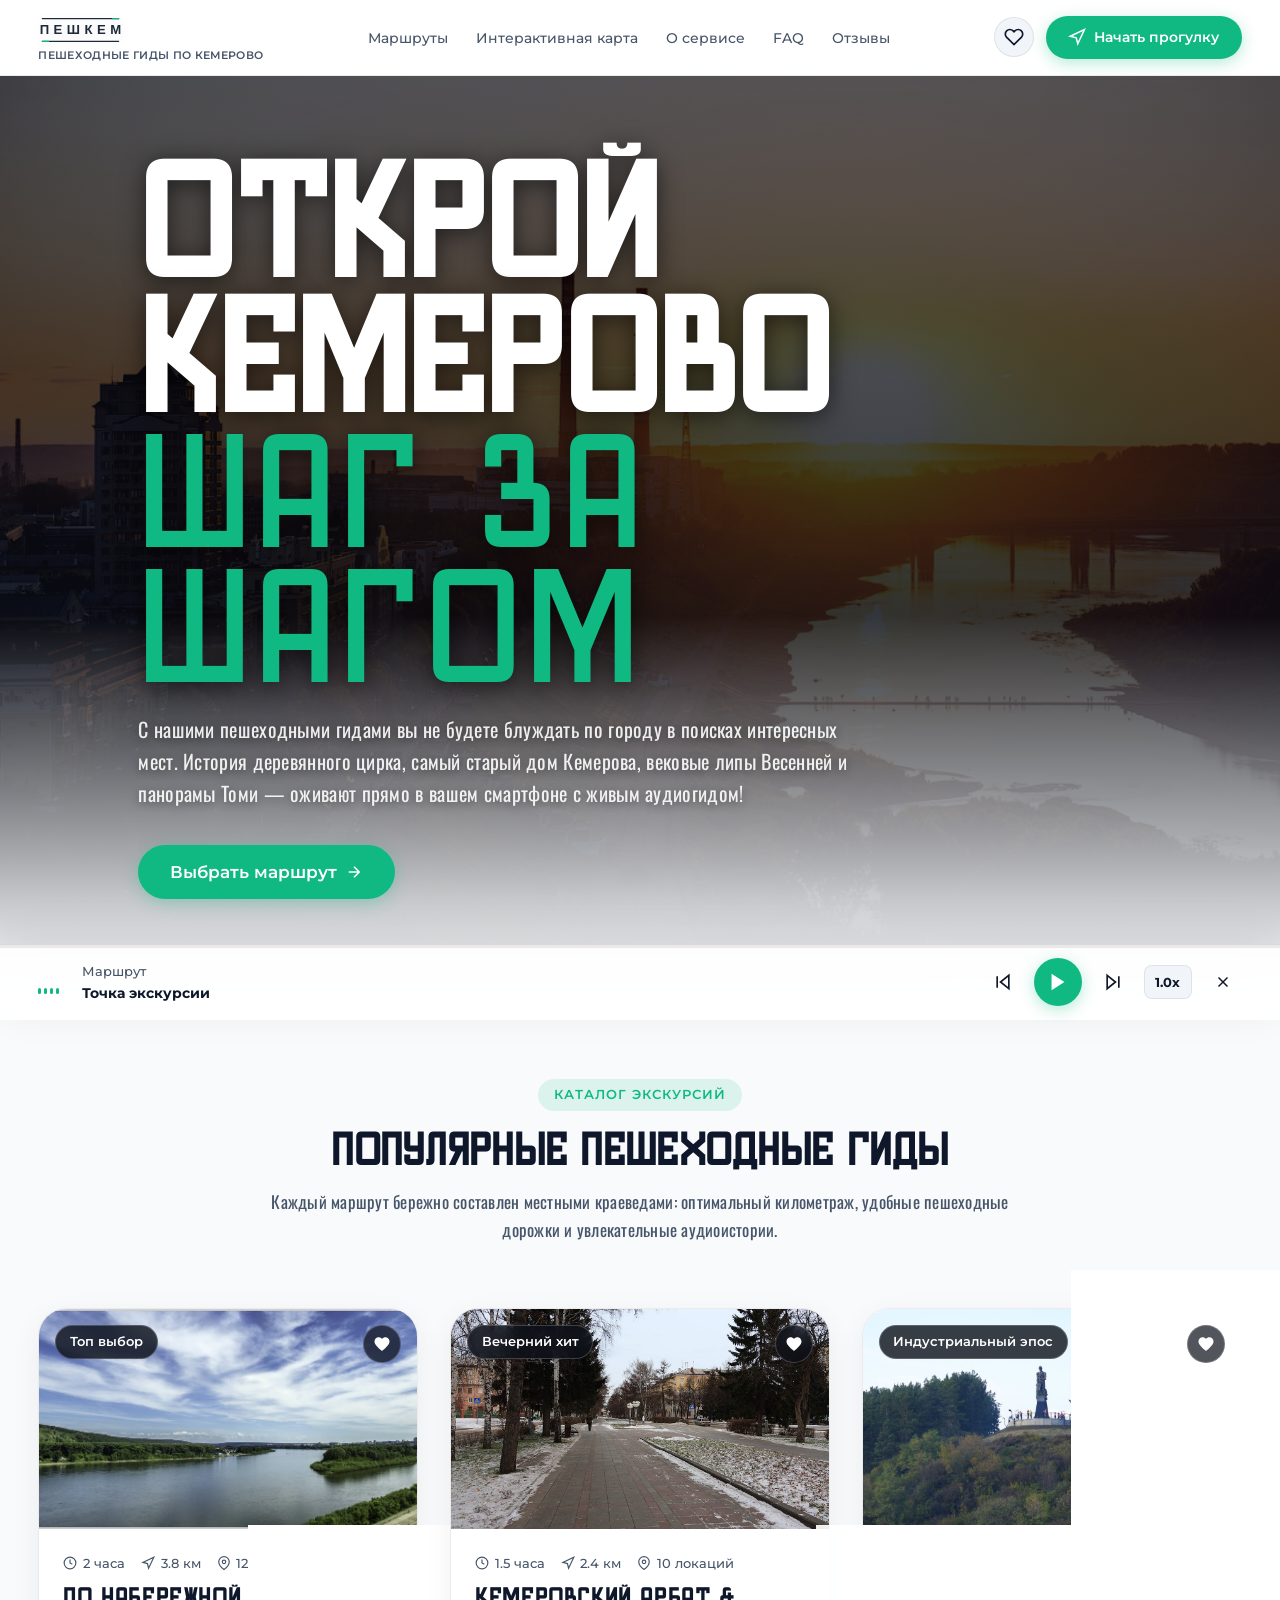
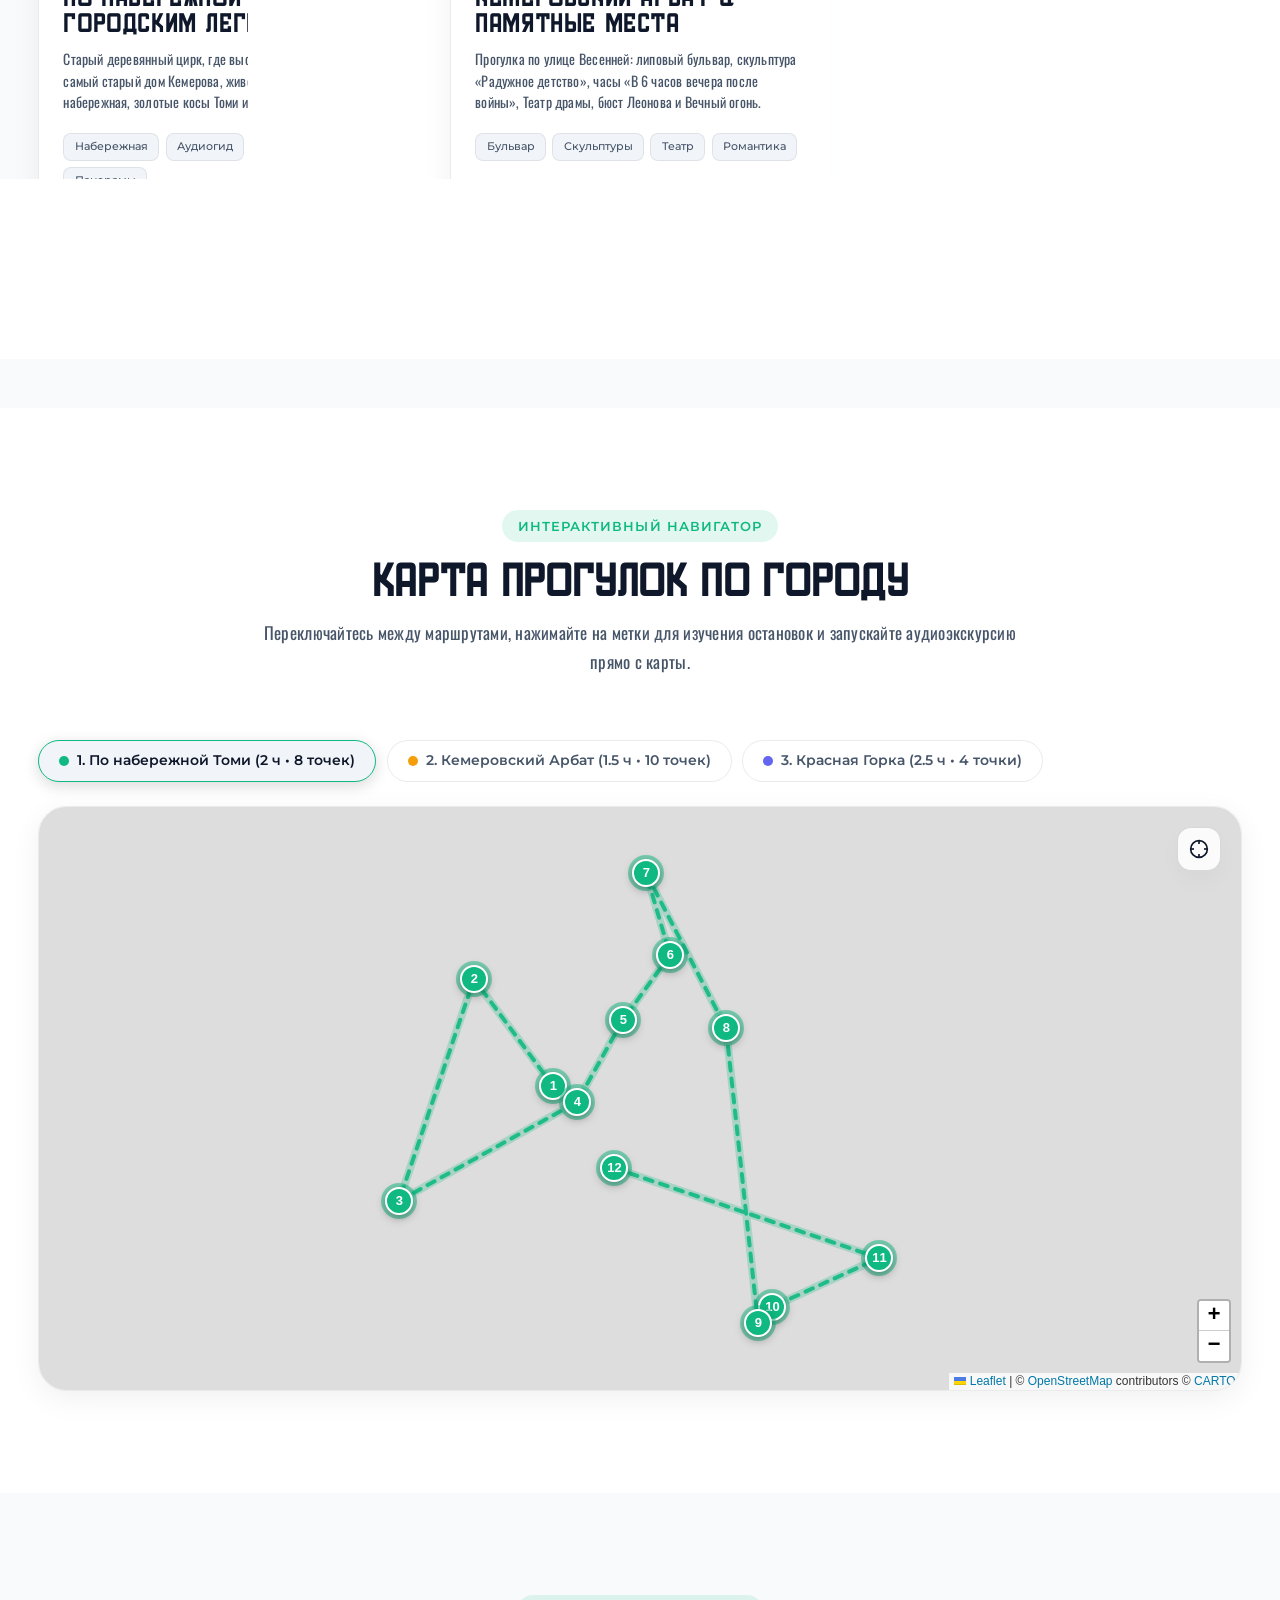
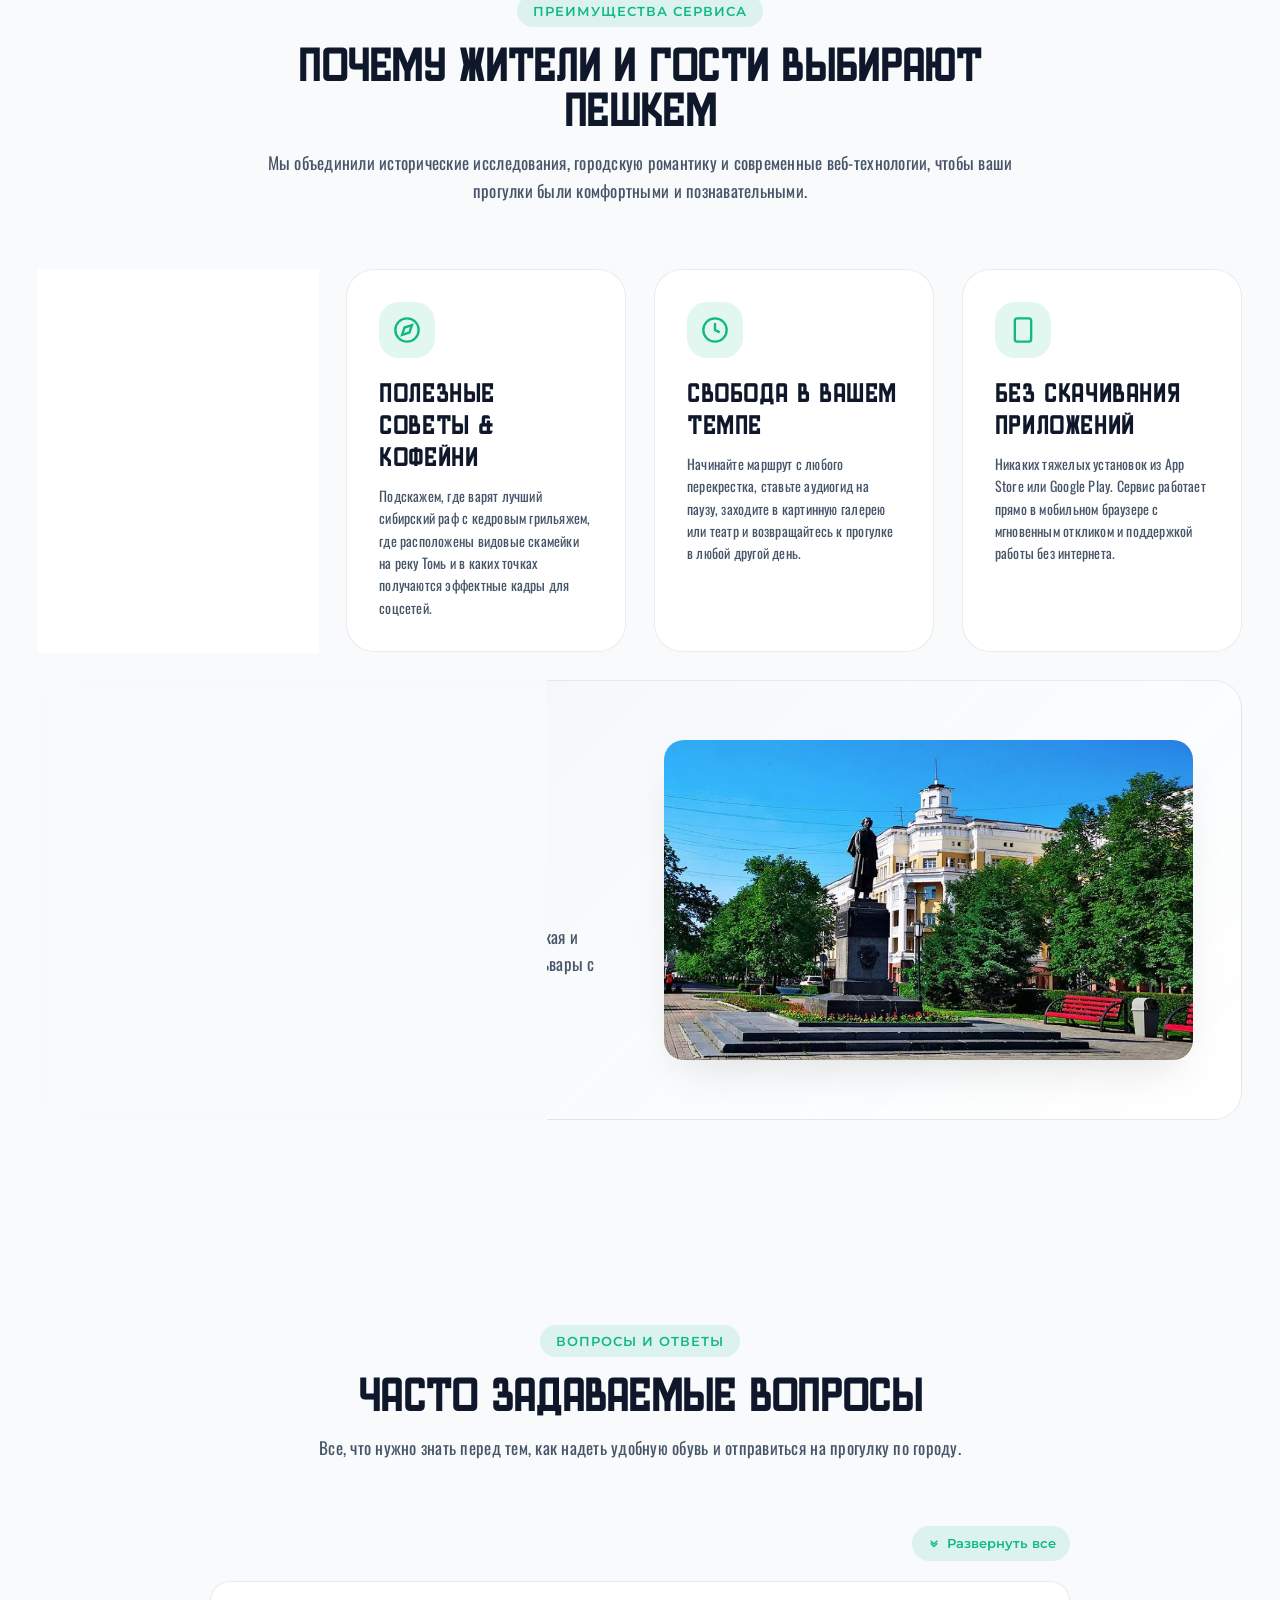
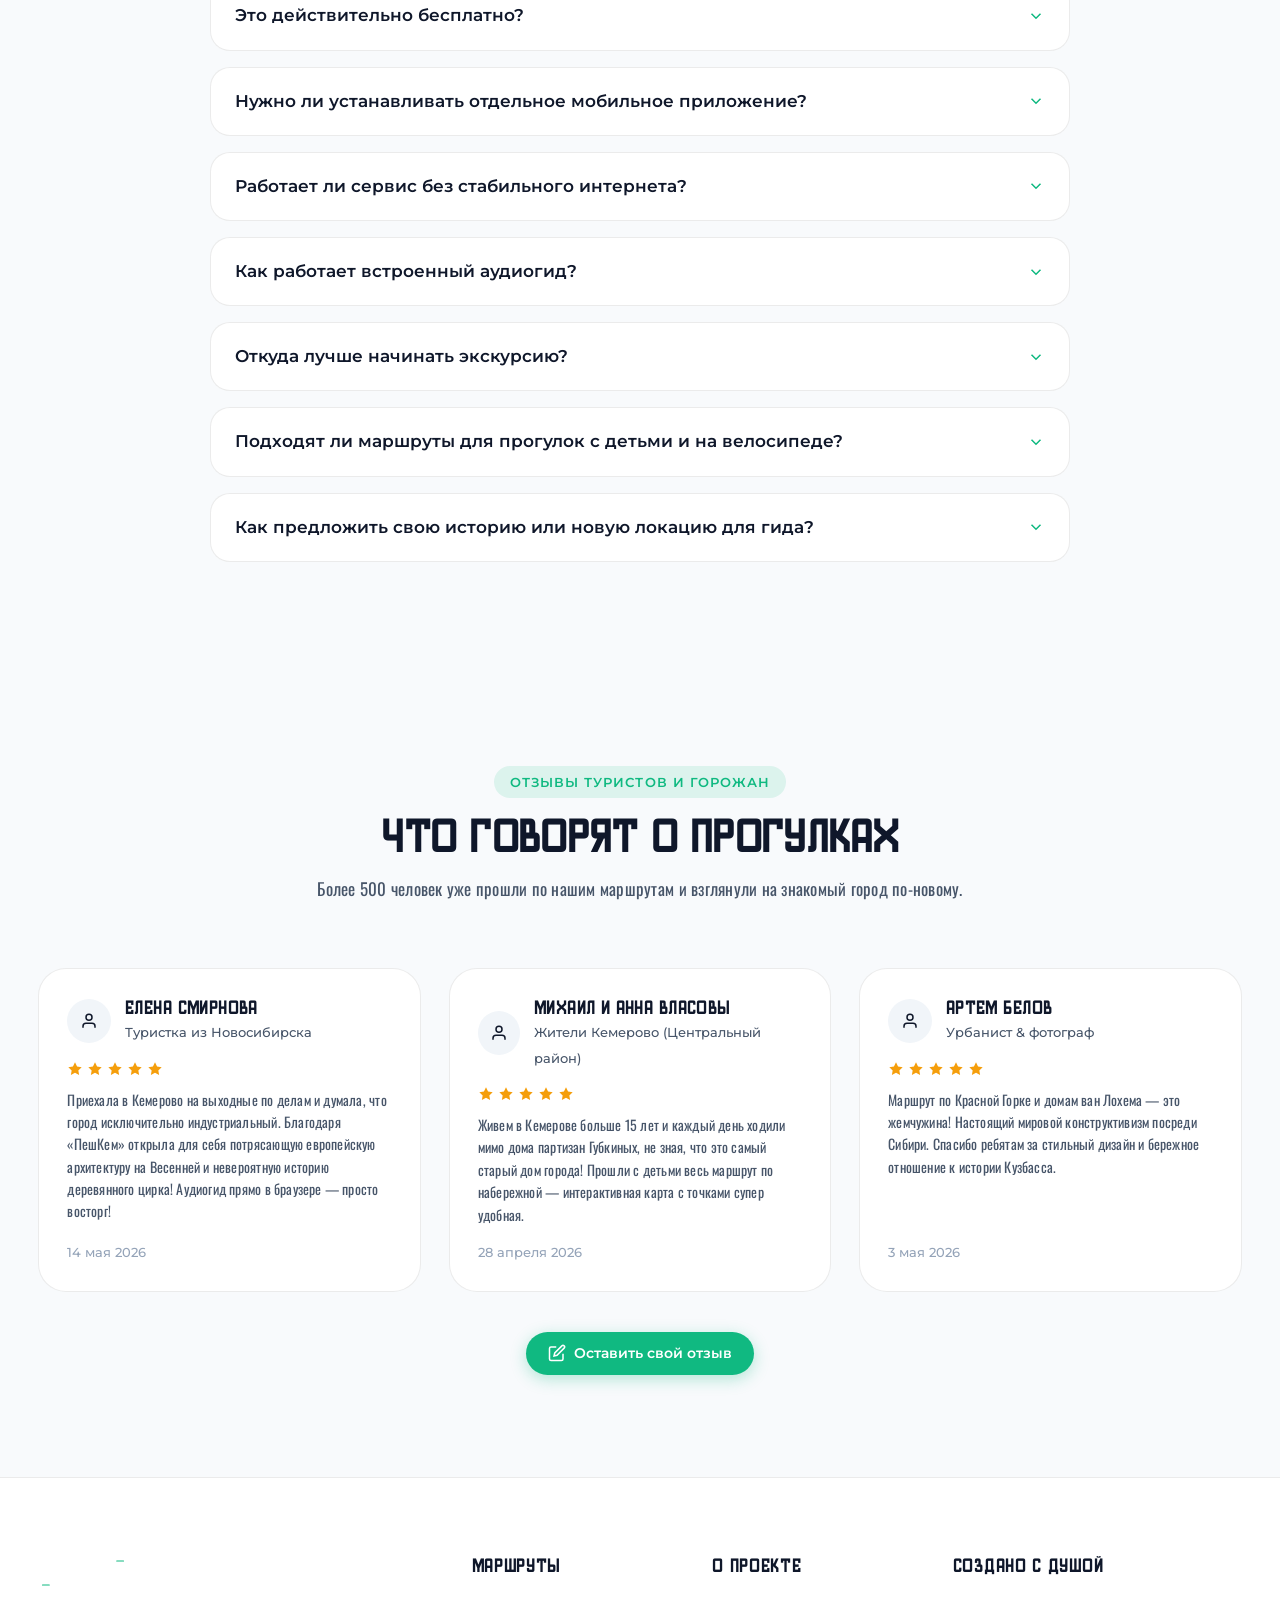
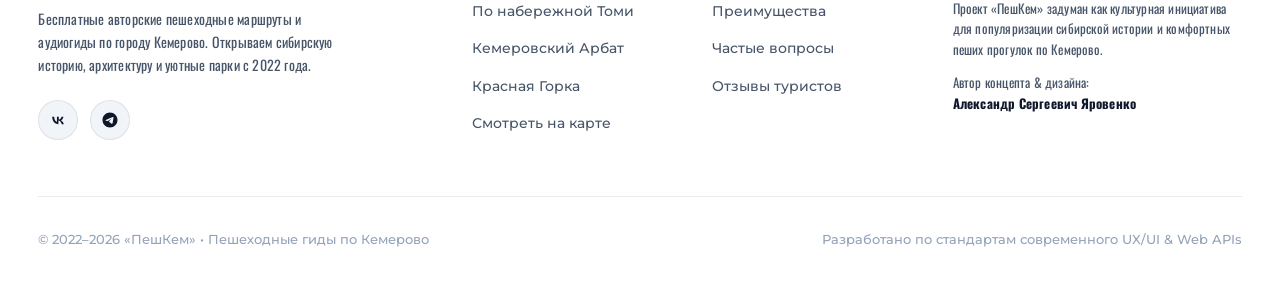
==== peshkem/index.html @ 7a09d3f9 "feat(portfolio): add ПешКем project showcase and publish website at /peshkem path" ====
<!DOCTYPE html>
<html lang="ru">
<head>
  <meta charset="UTF-8">
  <meta name="viewport" content="width=device-width, initial-scale=1.0">
  <title>ПешКем — Интерактивные пешеходные гиды и аудиоэкскурсии по Кемерово</title>
  <meta name="description" content="Авторские пешеходные маршруты по Кемерово: городские легенды, Притомская набережная, старый цирк, конструктивизм и Красная Горка. Интерактивная карта, голосовой аудиогид и проверенные пешие прогулки прямо в браузере.">
  <meta name="keywords" content="ПешКем, Кемерово, пешеходные гиды, аудиогид Кемерово, набережная Томи, улица Весенняя, Красная горка, экскурсии Кузбасс, туризм">
  <meta name="theme-color" content="#F8FAFC">

  <!-- Open Graph -->
  <meta property="og:title" content="ПешКем — Пешеходные гиды по Кемерово">
  <meta property="og:description" content="Открой Кемерово шаг за шагом. Бесплатные авторские прогулки с интерактивной картой и голосовым аудиогидом.">
  <meta property="og:type" content="website">
  <meta property="og:image" content="assets/peshkem/glavimg.png">

  <!-- Favicon & App Icons -->
  <link rel="icon" type="image/svg+xml" href="assets/peshkem/favicon.svg">
  <link rel="icon" type="image/png" sizes="32x32" href="assets/peshkem/icons/favicon-32x32.png">
  <link rel="icon" type="image/png" sizes="16x16" href="assets/peshkem/icons/favicon-16x16.png">
  <link rel="apple-touch-icon" sizes="180x180" href="assets/peshkem/icons/apple-touch-icon.png">
  <link rel="manifest" href="site.webmanifest">
  <link rel="shortcut icon" href="favicon.ico">

  <!-- Fonts (Oldtimer via CDN, Montserrat & Oswald via Google Fonts, plus local @font-face) -->
  <link rel="preconnect" href="https://fonts.googleapis.com">
  <link rel="preconnect" href="https://fonts.gstatic.com" crossorigin>
  <link rel="stylesheet" href="https://fonts.googleapis.com/css2?family=Montserrat:wght@300;400;500;600;700;800&family=Oswald:wght@300;400;500;600;700&display=swap">
  <link rel="stylesheet" href="https://fonts.cdnfonts.com/css/oldtimer">

  <!-- Leaflet CSS -->
  <link rel="stylesheet" href="assets/peshkem/vendor/leaflet/leaflet.css">

  <!-- Main Stylesheet -->
  <link rel="stylesheet" href="styles/peshkem.css">
</head>
<body>

  <!-- 1. Sticky Navigation Header -->
  <header class="header-nav" id="site-header">
    <div class="container header-nav-container">
      
      <!-- Brand Logo -->
      <a href="index.html" class="brand-logo-wrap" aria-label="ПешКем — на главную">
        <img class="brand-logo-img" src="assets/peshkem/logo.svg" alt="ПешКем" width="120" height="34">
        <span class="brand-tagline">Пешеходные гиды по Кемерово</span>
      </a>

      <!-- Desktop Nav Links -->
      <nav class="nav-desktop-wrap" aria-label="Основная навигация">
        <ul class="nav-desktop-links">
          <li><a href="#routes-section">Маршруты</a></li>
          <li><a href="#map-section">Интерактивная карта</a></li>
          <li><a href="#features-section">О сервисе</a></li>
          <li><a href="#faq-section">FAQ</a></li>
          <li><a href="#reviews-section">Отзывы</a></li>
        </ul>
      </nav>

      <!-- Nav Actions (Favorites, Theme Toggle, CTA) -->
      <div class="nav-actions-group">
        <!-- Favorites Button -->
        <button type="button" class="btn-icon-pill" id="btn-header-favs" aria-label="Избранные маршруты" title="Избранное">
          <svg width="20" height="20" viewBox="0 0 24 24" fill="none" stroke="currentColor" stroke-width="2"><path d="M20.84 4.61a5.5 5.5 0 0 0-7.78 0L12 5.67l-1.06-1.06a5.5 5.5 0 0 0-7.78 7.78l1.06 1.06L12 21.23l7.78-7.78 1.06-1.06a5.5 5.5 0 0 0 0-7.78z"/></svg>
          <span class="badge-counter" id="favorites-counter" style="display: none;">0</span>
        </button>

        <!-- Start Walk CTA -->
        <button type="button" class="btn-cta-primary" id="btn-header-start">
          <svg width="18" height="18" viewBox="0 0 24 24" fill="none" stroke="currentColor" stroke-width="2"><polygon points="3 11 22 2 13 21 11 13 3 11"/></svg>
          <span>Начать прогулку</span>
        </button>

        <!-- Mobile Burger -->
        <button type="button" class="btn-mobile-burger" id="btn-open-drawer" aria-label="Открыть меню навигации" aria-expanded="false" aria-controls="nav-drawer">
          <svg width="22" height="22" viewBox="0 0 24 24" fill="none" stroke="currentColor" stroke-width="2"><line x1="3" y1="12" x2="21" y2="12"/><line x1="3" y1="6" x2="21" y2="6"/><line x1="3" y1="18" x2="21" y2="18"/></svg>
        </button>
      </div>

    </div>
  </header>

  <!-- Mobile Drawer Dialog (Modern Web Guidance Pattern) -->
  <dialog class="Drawer" id="nav-drawer" aria-label="Навигационное меню">
    <div class="drawer-sheet">
      <div class="drawer-header">
        <a href="index.html" class="brand-logo-wrap" aria-label="ПешКем — на главную">
          <img class="brand-logo-img" src="assets/peshkem/logo.svg" alt="ПешКем" width="110" height="32">
          <span class="brand-tagline">Пешеходные гиды по Кемерово</span>
        </a>
        <button type="button" class="btn-modal-close" id="btn-close-drawer" aria-label="Закрыть меню">
          <svg width="18" height="18" viewBox="0 0 24 24" fill="none" stroke="currentColor" stroke-width="2"><line x1="18" y1="6" x2="6" y2="18"/><line x1="6" y1="6" x2="18" y2="18"/></svg>
        </button>
      </div>
      <ul class="drawer-links">
        <li><a href="#routes-section">Маршруты</a></li>
        <li><a href="#map-section">Интерактивная карта</a></li>
        <li><a href="#features-section">О сервисе</a></li>
        <li><a href="#faq-section">FAQ</a></li>
        <li><a href="#reviews-section">Отзывы</a></li>
      </ul>
    </div>
  </dialog>

  <main id="main-content">

    <!-- 2. Hero Section -->
    <section class="hero-section" aria-label="Приветствие">
      <div class="hero-background-wrap">
        <!-- MANDATORY fetchpriority="high" for LCP optimization -->
        <img class="hero-bg-img" src="assets/peshkem/glavimg.png" alt="Панорама Притомской набережной Кемерово" fetchpriority="high" width="1920" height="1080">
        <div class="hero-overlay-scrim"></div>
      </div>

      <div class="container hero-content">
        <h1 class="hero-title">
          Открой Кемерово <br>
          <span class="hero-title-accent">шаг за шагом</span>
        </h1>

        <p class="hero-description">
          С нашими пешеходными гидами вы не будете блуждать по городу в поисках интересных мест. История деревянного цирка, самый старый дом Кемерова, вековые липы Весенней и панорамы Томи — оживают прямо в вашем смартфоне с живым аудиогидом!
        </p>

        <div class="hero-actions" style="margin-top: 2rem;">
          <a href="#routes-section" class="btn-cta-primary" style="text-decoration: none; display: inline-flex; font-size: var(--fs-base); padding: 0.85rem 2rem;">
            <span>Выбрать маршрут</span>
            <svg width="18" height="18" viewBox="0 0 24 24" fill="none" stroke="currentColor" stroke-width="2"><path d="M5 12h14M12 5l7 7-7 7"/></svg>
          </a>
        </div>
      </div>
    </section>

    <!-- 3. Routes Catalog Section -->
    <section class="section" id="routes-section" aria-labelledby="routes-heading">
      <div class="container">
        <div class="section-header">
          <span class="section-tag">Каталог экскурсий</span>
          <h2 class="section-title" id="routes-heading">Популярные пешеходные гиды</h2>
          <p class="section-subtitle">
            Каждый маршрут бережно составлен местными краеведами: оптимальный километраж, удобные пешеходные дорожки и увлекательные аудиоистории.
          </p>
        </div>

        <!-- Cards Grid -->
        <div class="routes-grid" id="routes-cards-container">
          
          <!-- Route 1: Embankment -->
          <article class="route-card" data-route-id="embankment-legends">
            <a href="tyri.html" class="route-card-image-wrap" aria-label="Открыть страницу гида По набережной Томи">
              <img class="route-card-img" src="assets/peshkem/stops/tour1_stop4_embankment.jpg" alt="Маршрут по набережной Томи" loading="lazy" width="400" height="220">
              <span class="route-card-badge">Топ выбор</span>
              <button type="button" class="btn-card-fav" data-route-id="embankment-legends" aria-label="Добавить в избранное" title="В избранное" onclick="event.preventDefault(); event.stopPropagation();">
                <svg width="18" height="18" viewBox="0 0 24 24" fill="currentColor"><path d="M12 21.35l-1.45-1.32C5.4 15.36 2 12.28 2 8.5 2 5.42 4.42 3 7.5 3c1.74 0 3.41.81 4.5 2.09C13.09 3.81 14.76 3 16.5 3 19.58 3 22 5.42 22 8.5c0 3.78-3.4 6.86-8.55 11.54L12 21.35z"/></svg>
              </button>
            </a>
            <div class="route-card-content">
              <div class="route-card-meta-row">
                <span class="meta-item">
                  <svg width="14" height="14" viewBox="0 0 24 24" fill="none" stroke="currentColor" stroke-width="2"><circle cx="12" cy="12" r="10"/><polyline points="12 6 12 12 16 14"/></svg>
                  2 часа
                </span>
                <span class="meta-item">
                  <svg width="14" height="14" viewBox="0 0 24 24" fill="none" stroke="currentColor" stroke-width="2"><polygon points="3 11 22 2 13 21 11 13 3 11"/></svg>
                  3.8 км
                </span>
                <span class="meta-item">
                  <svg width="14" height="14" viewBox="0 0 24 24" fill="none" stroke="currentColor" stroke-width="2"><path d="M21 10c0 7-9 13-9 13s-9-6-9-13a9 9 0 0 1 18 0z"/><circle cx="12" cy="10" r="3"/></svg>
                  12 локаций
                </span>
              </div>
              <h3 class="route-card-title">
                <a href="tyri.html">По набережной Томи и городским легендам</a>
              </h3>
              <p class="route-card-desc">
                Старый деревянный цирк, где выступал Юрий Никулин, самый старый дом Кемерова, живописная Притомская набережная, золотые косы Томи и реликтовый Рудничный бор.
              </p>
              <div class="route-card-tags">
                <span class="tag-badge">Набережная</span>
                <span class="tag-badge">Аудиогид</span>
                <span class="tag-badge">С детьми</span>
                <span class="tag-badge">Панорамы</span>
              </div>
              <div class="route-card-footer">
                <a href="tyri.html" class="btn-route-action btn-route-detail" data-route-id="embankment-legends">
                  <span>Открыть гид →</span>
                </a>
                <button type="button" class="btn-route-action btn-route-audio" data-route-id="embankment-legends">
                  <svg width="16" height="16" viewBox="0 0 24 24" fill="currentColor"><polygon points="5 3 19 12 5 21 5 3"/></svg>
                  Аудиогид
                </button>
              </div>
            </div>
          </article>

          <!-- Route 2: Vesennaya Arbat -->
          <article class="route-card" data-route-id="vesennaya-arbat">
            <a href="tyri2.html" class="route-card-image-wrap" aria-label="Открыть страницу гида Кемеровский Арбат">
              <img class="route-card-img" src="assets/peshkem/stops/tour2_stop1_vesennaya_arbat.jpg" alt="Маршрут Кемеровский Арбат" loading="lazy" width="400" height="220">
              <span class="route-card-badge">Вечерний хит</span>
              <button type="button" class="btn-card-fav" data-route-id="vesennaya-arbat" aria-label="Добавить в избранное" title="В избранное" onclick="event.preventDefault(); event.stopPropagation();">
                <svg width="18" height="18" viewBox="0 0 24 24" fill="currentColor"><path d="M12 21.35l-1.45-1.32C5.4 15.36 2 12.28 2 8.5 2 5.42 4.42 3 7.5 3c1.74 0 3.41.81 4.5 2.09C13.09 3.81 14.76 3 16.5 3 19.58 3 22 5.42 22 8.5c0 3.78-3.4 6.86-8.55 11.54L12 21.35z"/></svg>
              </button>
            </a>
            <div class="route-card-content">
              <div class="route-card-meta-row">
                <span class="meta-item">
                  <svg width="14" height="14" viewBox="0 0 24 24" fill="none" stroke="currentColor" stroke-width="2"><circle cx="12" cy="12" r="10"/><polyline points="12 6 12 12 16 14"/></svg>
                  1.5 часа
                </span>
                <span class="meta-item">
                  <svg width="14" height="14" viewBox="0 0 24 24" fill="none" stroke="currentColor" stroke-width="2"><polygon points="3 11 22 2 13 21 11 13 3 11"/></svg>
                  2.4 км
                </span>
                <span class="meta-item">
                  <svg width="14" height="14" viewBox="0 0 24 24" fill="none" stroke="currentColor" stroke-width="2"><path d="M21 10c0 7-9 13-9 13s-9-6-9-13a9 9 0 0 1 18 0z"/><circle cx="12" cy="10" r="3"/></svg>
                  10 локаций
                </span>
              </div>
              <h3 class="route-card-title">
                <a href="tyri2.html">Кемеровский Арбат & Памятные места</a>
              </h3>
              <p class="route-card-desc">
                Прогулка по улице Весенней: липовый бульвар, скульптура «Радужное детство», часы «В 6 часов вечера после войны», Театр драмы, бюст Леонова и Вечный огонь.
              </p>
              <div class="route-card-tags">
                <span class="tag-badge">Бульвар</span>
                <span class="tag-badge">Скульптуры</span>
                <span class="tag-badge">Театр</span>
                <span class="tag-badge">Романтика</span>
              </div>
              <div class="route-card-footer">
                <a href="tyri2.html" class="btn-route-action btn-route-detail" data-route-id="vesennaya-arbat">
                  <span>Открыть гид →</span>
                </a>
                <button type="button" class="btn-route-action btn-route-audio" data-route-id="vesennaya-arbat">
                  <svg width="16" height="16" viewBox="0 0 24 24" fill="currentColor"><polygon points="5 3 19 12 5 21 5 3"/></svg>
                  Аудиогид
                </button>
              </div>
            </div>
          </article>

          <!-- Route 3: Krasnaya Gorka -->
          <article class="route-card" data-route-id="krasnaya-gorka">
            <a href="tyri3.html" class="route-card-image-wrap" aria-label="Открыть страницу гида Красная Горка">
              <img class="route-card-img" src="assets/peshkem/stops/tour3_stop4_neizvestny_monument.jpg" alt="Маршрут Красная Горка" loading="lazy" width="400" height="220">
              <span class="route-card-badge">Индустриальный эпос</span>
              <button type="button" class="btn-card-fav" data-route-id="krasnaya-gorka" aria-label="Добавить в избранное" title="В избранное" onclick="event.preventDefault(); event.stopPropagation();">
                <svg width="18" height="18" viewBox="0 0 24 24" fill="currentColor"><path d="M12 21.35l-1.45-1.32C5.4 15.36 2 12.28 2 8.5 2 5.42 4.42 3 7.5 3c1.74 0 3.41.81 4.5 2.09C13.09 3.81 14.76 3 16.5 3 19.58 3 22 5.42 22 8.5c0 3.78-3.4 6.86-8.55 11.54L12 21.35z"/></svg>
              </button>
            </a>
            <div class="route-card-content">
              <div class="route-card-meta-row">
                <span class="meta-item">
                  <svg width="14" height="14" viewBox="0 0 24 24" fill="none" stroke="currentColor" stroke-width="2"><circle cx="12" cy="12" r="10"/><polyline points="12 6 12 12 16 14"/></svg>
                  2.5 часа
                </span>
                <span class="meta-item">
                  <svg width="14" height="14" viewBox="0 0 24 24" fill="none" stroke="currentColor" stroke-width="2"><polygon points="3 11 22 2 13 21 11 13 3 11"/></svg>
                  4.2 км
                </span>
                <span class="meta-item">
                  <svg width="14" height="14" viewBox="0 0 24 24" fill="none" stroke="currentColor" stroke-width="2"><path d="M21 10c0 7-9 13-9 13s-9-6-9-13a9 9 0 0 1 18 0z"/><circle cx="12" cy="10" r="3"/></svg>
                  4 локации
                </span>
              </div>
              <h3 class="route-card-title">
                <a href="tyri3.html">Индустриальный Кузбасс & Красная Горка</a>
              </h3>
              <p class="route-card-desc">
                Колыбель угольного бассейна, Горелая гора Михайлы Волкова, голландский конструктивизм ван Лохема и грандиозный монумент Эрнста Неизвестного шахтерам.
              </p>
              <div class="route-card-tags">
                <span class="tag-badge">Красная Горка</span>
                <span class="tag-badge">Ван Лохем</span>
                <span class="tag-badge">Эрнст Неизвестный</span>
                <span class="tag-badge">Музей</span>
              </div>
              <div class="route-card-footer">
                <a href="tyri3.html" class="btn-route-action btn-route-detail" data-route-id="krasnaya-gorka">
                  <span>Открыть гид →</span>
                </a>
                <button type="button" class="btn-route-action btn-route-audio" data-route-id="krasnaya-gorka">
                  <svg width="16" height="16" viewBox="0 0 24 24" fill="currentColor"><polygon points="5 3 19 12 5 21 5 3"/></svg>
                  Аудиогид
                </button>
              </div>
            </div>
          </article>
            </div>
          </article>

        </div>

        <div id="routes-empty-state" style="display: none; text-align: center; padding: 4rem 1rem;">
          <p style="font-size: var(--fs-lg); font-weight: 600; margin-bottom: 0.5rem;">Маршруты не найдены</p>
          <p style="color: var(--text-muted);">Попробуйте изменить поисковый запрос или выбрать другой фильтр.</p>
        </div>
      </div>
    </section>

    <!-- 4. Interactive Map Section (Leaflet.js) -->
    <section class="section map-section" id="map-section" aria-labelledby="map-heading">
      <div class="container">
        <div class="section-header">
          <span class="section-tag">Интерактивный навигатор</span>
          <h2 class="section-title" id="map-heading">Карта прогулок по городу</h2>
          <p class="section-subtitle">
            Переключайтесь между маршрутами, нажимайте на метки для изучения остановок и запускайте аудиоэкскурсию прямо с карты.
          </p>
        </div>

        <!-- Map Tabs -->
        <div class="map-control-panel">
          <div class="map-tabs-list" role="tablist" aria-label="Выбор маршрута на карте">
            <button type="button" class="map-route-tab active" data-route-id="embankment-legends">
              <span class="tab-dot" style="background: #10B981;"></span>
              1. По набережной Томи (2 ч • 8 точек)
            </button>
            <button type="button" class="map-route-tab" data-route-id="vesennaya-arbat">
              <span class="tab-dot" style="background: #F59E0B;"></span>
              2. Кемеровский Арбат (1.5 ч • 10 точек)
            </button>
            <button type="button" class="map-route-tab" data-route-id="krasnaya-gorka">
              <span class="tab-dot" style="background: #6366F1;"></span>
              3. Красная Горка (2.5 ч • 4 точки)
            </button>
          </div>
        </div>

        <!-- Map Container -->
        <div class="map-container-wrapper">
          <div id="peshkem-map" aria-label="Интерактивная карта Кемерово с маршрутами"></div>
          
          <div class="map-floating-actions">
            <button type="button" class="btn-map-control" id="btn-map-locate" aria-label="Определить мое местоположение" title="Где я на маршруте?">
              <svg width="20" height="20" viewBox="0 0 24 24" fill="none" stroke="currentColor" stroke-width="2"><circle cx="12" cy="12" r="10"/><point cx="12" cy="12" r="3"/><line x1="12" y1="2" x2="12" y2="6"/><line x1="12" y1="18" x2="12" y2="22"/><line x1="2" y1="12" x2="6" y2="12"/><line x1="18" y1="12" x2="22" y2="12"/></svg>
            </button>
          </div>
        </div>
      </div>
    </section>

    <!-- 5. Features Section (Преимущества сервиса) -->
    <section class="section" id="features-section" aria-labelledby="features-heading">
      <div class="container">
        <div class="section-header">
          <span class="section-tag">Преимущества сервиса</span>
          <h2 class="section-title" id="features-heading">Почему жители и гости выбирают ПешКем</h2>
          <p class="section-subtitle">
            Мы объединили исторические исследования, городскую романтику и современные веб-технологии, чтобы ваши прогулки были комфортными и познавательными.
          </p>
        </div>

        <div class="features-grid">
          
          <!-- Benefit 1 -->
          <div class="feature-card">
            <div class="feature-icon-wrap">
              <!-- Replaces shit.png shield -->
              <svg width="28" height="28" viewBox="0 0 24 24" fill="none" stroke="currentColor" stroke-width="2"><path d="M12 22s8-4 8-10V5l-8-3-8 3v7c0 6 8 10 8 10z"/></svg>
            </div>
            <h3 class="feature-title">Безопасность и комфорт</h3>
            <p class="feature-desc">
              Все пешеходные маршруты проверены на практике: хорошее вечернее уличное освещение, благоустроенные тротуары, отсутствие опасных переходов и доступность для всех возрастов.
            </p>
          </div>

          <!-- Benefit 2 -->
          <div class="feature-card">
            <div class="feature-icon-wrap">
              <!-- Replaces reco1.png tips -->
              <svg width="28" height="28" viewBox="0 0 24 24" fill="none" stroke="currentColor" stroke-width="2"><circle cx="12" cy="12" r="10"/><polygon points="16.24 7.76 14.12 14.12 7.76 16.24 9.88 9.88 16.24 7.76"/></svg>
            </div>
            <h3 class="feature-title">Полезные советы & кофейни</h3>
            <p class="feature-desc">
              Подскажем, где варят лучший сибирский раф с кедровым грильяжем, где расположены видовые скамейки на реку Томь и в каких точках получаются эффектные кадры для соцсетей.
            </p>
          </div>

          <!-- Benefit 3 -->
          <div class="feature-card">
            <div class="feature-icon-wrap">
              <!-- Replaces reco3.png convenience -->
              <svg width="28" height="28" viewBox="0 0 24 24" fill="none" stroke="currentColor" stroke-width="2"><circle cx="12" cy="12" r="10"/><polyline points="12 6 12 12 16 14"/></svg>
            </div>
            <h3 class="feature-title">Свобода в вашем темпе</h3>
            <p class="feature-desc">
              Начинайте маршрут с любого перекрестка, ставьте аудиогид на паузу, заходите в картинную галерею или театр и возвращайтесь к прогулке в любой другой день.
            </p>
          </div>

          <!-- Benefit 4 -->
          <div class="feature-card">
            <div class="feature-icon-wrap">
              <svg width="28" height="28" viewBox="0 0 24 24" fill="none" stroke="currentColor" stroke-width="2"><rect x="5" y="2" width="14" height="20" rx="2" ry="2"/><line x1="12" y1="18" x2="12.01" y2="18"/></svg>
            </div>
            <h3 class="feature-title">Без скачивания приложений</h3>
            <p class="feature-desc">
              Никаких тяжелых установок из App Store или Google Play. Сервис работает прямо в мобильном браузере с мгновенным откликом и поддержкой работы без интернета.
            </p>
          </div>

          <!-- Spotlight Card -->
          <div class="feature-card feature-spotlight">
            <div>
              <span class="section-tag" style="background: rgba(16, 185, 129, 0.2); color: #34D399;">Сердце Кузбасса</span>
              <h3 style="font-size: var(--fs-2xl); font-weight: 800; margin-bottom: 1rem; line-height: 1.2;">Город, в который влюбляешься на прогулке</h3>
              <p style="color: var(--text-muted); font-size: var(--fs-base); line-height: 1.6; margin-bottom: 1.5rem;">
                Кемерово — это не просто промышленный центр Сибири. Это широкая и могучая река Томь, запах соснового бора на набережной, уютные бульвары с теплыми фонарями и богатейшая летопись сибирского характера.
              </p>
              <button type="button" class="btn-cta-primary" onclick="document.getElementById('routes-section').scrollIntoView({behavior: 'smooth'})">
                Выбрать маршрут для прогулки
              </button>
            </div>
            <div class="spotlight-img-wrap">
              <img class="spotlight-img" src="assets/peshkem/recoimg.png" alt="Памятники и набережная Кемерово" loading="lazy" width="600" height="320">
            </div>
          </div>

        </div>
      </div>
    </section>

    <!-- 6. FAQ Accordion (Compliant with Modern Web Guidance) -->
    <section class="section" id="faq-section" aria-labelledby="faq-heading">
      <div class="container">
        <div class="section-header">
          <span class="section-tag">Вопросы и ответы</span>
          <h2 class="section-title" id="faq-heading">Часто задаваемые вопросы</h2>
          <p class="section-subtitle">
            Все, что нужно знать перед тем, как надеть удобную обувь и отправиться на прогулку по городу.
          </p>
        </div>

        <div class="faq-wrap">
          <div class="faq-top-actions">
            <!-- Expand all / Collapse all button with aria-expanded -->
            <button type="button" class="btn-expand-all" id="btn-faq-toggle-all" aria-expanded="false">
              <svg width="16" height="16" viewBox="0 0 24 24" fill="none" stroke="currentColor" stroke-width="2"><path d="M7 11l5 5 5-5M7 7l5 5 5-5"/></svg>
              <span class="btn-text">Развернуть все</span>
            </button>
          </div>

          <div class="faq-list">
            
            <details class="faq-item" name="faq-group">
              <summary class="faq-summary">
                <span>Это действительно бесплатно?</span>
                <svg class="faq-chevron" width="18" height="18" viewBox="0 0 24 24" fill="none" stroke="currentColor" stroke-width="2"><polyline points="6 9 12 15 18 9"/></svg>
              </summary>
              <div class="faq-answer">
                Да, абсолютно все пешеходные гиды, исторические справки, интерактивная карта и голосовой аудиогид на платформе «ПешКем» бесплатны для всех жителей и гостей города без скрытых платежей и платных подписок.
              </div>
            </details>

            <details class="faq-item" name="faq-group">
              <summary class="faq-summary">
                <span>Нужно ли устанавливать отдельное мобильное приложение?</span>
                <svg class="faq-chevron" width="18" height="18" viewBox="0 0 24 24" fill="none" stroke="currentColor" stroke-width="2"><polyline points="6 9 12 15 18 9"/></svg>
              </summary>
              <div class="faq-answer">
                Нет! Сайт «ПешКем» спроектирован как прогрессивное веб-приложение (PWA). Все карты, маршруты и аудиогиды мгновенно работают прямо в вашем мобильном браузере (Safari, Chrome, Яндекс, Firefox) без лишней траты памяти телефона.
              </div>
            </details>

            <details class="faq-item" name="faq-group">
              <summary class="faq-summary">
                <span>Работает ли сервис без стабильного интернета?</span>
                <svg class="faq-chevron" width="18" height="18" viewBox="0 0 24 24" fill="none" stroke="currentColor" stroke-width="2"><polyline points="6 9 12 15 18 9"/></svg>
              </summary>
              <div class="faq-answer">
                Да. Все основные данные маршрутов и карты кэшируются на вашем устройстве при первом открытии. Даже если в пути пропадёт сигнал связи, вы сможете видеть маршрут, читать описания остановок и слушать гид.
              </div>
            </details>

            <details class="faq-item" name="faq-group">
              <summary class="faq-summary">
                <span>Как работает встроенный аудиогид?</span>
                <svg class="faq-chevron" width="18" height="18" viewBox="0 0 24 24" fill="none" stroke="currentColor" stroke-width="2"><polyline points="6 9 12 15 18 9"/></svg>
              </summary>
              <div class="faq-answer">
                В карточке любого маршрута или отдельной достопримечательности нажмите кнопку «Слушать аудиогид». Браузерный движок Web Speech озвучит авторский экскурсионный рассказ на русском языке. В нижней панели плеера можно регулировать скорость (1x, 1.25x, 1.5x), ставить на паузу и переключать точки.
              </div>
            </details>

            <details class="faq-item" name="faq-group">
              <summary class="faq-summary">
                <span>Откуда лучше начинать экскурсию?</span>
                <svg class="faq-chevron" width="18" height="18" viewBox="0 0 24 24" fill="none" stroke="currentColor" stroke-width="2"><polyline points="6 9 12 15 18 9"/></svg>
              </summary>
              <div class="faq-answer">
                У каждого маршрута есть рекомендуемая начальная точка (например, Старый цирк или начало улицы Весенней), однако вы можете стартовать с любого удобного для вас места на карте — система сама определит ваше местоположение и покажет ближайшую точку.
              </div>
            </details>

            <details class="faq-item" name="faq-group">
              <summary class="faq-summary">
                <span>Подходят ли маршруты для прогулок с детьми и на велосипеде?</span>
                <svg class="faq-chevron" width="18" height="18" viewBox="0 0 24 24" fill="none" stroke="currentColor" stroke-width="2"><polyline points="6 9 12 15 18 9"/></svg>
              </summary>
              <div class="faq-answer">
                Маршруты №1 («По набережной Томи») и №2 («Кемеровский Арбат») проходят исключительно по широким пешеходным зонам, аллеям и скверам без крутых лестниц — они идеальны для прогулок с колясками, детьми, а также для неспешной поездки на самокате или велосипеде.
              </div>
            </details>

            <details class="faq-item" name="faq-group">
              <summary class="faq-summary">
                <span>Как предложить свою историю или новую локацию для гида?</span>
                <svg class="faq-chevron" width="18" height="18" viewBox="0 0 24 24" fill="none" stroke="currentColor" stroke-width="2"><polyline points="6 9 12 15 18 9"/></svg>
              </summary>
              <div class="faq-answer">
                Мы развиваем сообщество исследователей Кемерово! Напишите нам через форму внизу сайта или в нашей группе ВКонтакте — краеведы и команда «ПешКем» проверят исторические факты и добавят новую точку с указанием вашего авторства.
              </div>
            </details>

          </div>
        </div>
      </div>
    </section>

    <!-- 8. Reviews & Community Section -->
    <section class="section" id="reviews-section" aria-labelledby="reviews-heading">
      <div class="container">
        <div class="section-header">
          <span class="section-tag">Отзывы туристов и горожан</span>
          <h2 class="section-title" id="reviews-heading">Что говорят о прогулках</h2>
          <p class="section-subtitle">
            Более 500 человек уже прошли по нашим маршрутам и взглянули на знакомый город по-новому.
          </p>
        </div>

        <div class="reviews-grid">
          
          <div class="review-card">
            <div class="review-card-header">
              <div class="review-avatar"><svg width="18" height="18" viewBox="0 0 24 24" fill="none" stroke="currentColor" stroke-width="2" aria-hidden="true"><path d="M20 21v-2a4 4 0 0 0-4-4H8a4 4 0 0 0-4 4v2"/><circle cx="12" cy="7" r="4"/></svg></div>
              <div>
                <h3 class="review-author">Елена Смирнова</h3>
                <span class="review-role">Туристка из Новосибирска</span>
              </div>
            </div>
            <div class="review-stars"><svg width="16" height="16" viewBox="0 0 24 24" fill="#F59E0B" style="margin-right:2px;"><polygon points="12 2 15.09 8.26 22 9.27 17 14.14 18.18 21.02 12 17.77 5.82 21.02 7 14.14 2 9.27 8.91 8.26 12 2"/></svg><svg width="16" height="16" viewBox="0 0 24 24" fill="#F59E0B" style="margin-right:2px;"><polygon points="12 2 15.09 8.26 22 9.27 17 14.14 18.18 21.02 12 17.77 5.82 21.02 7 14.14 2 9.27 8.91 8.26 12 2"/></svg><svg width="16" height="16" viewBox="0 0 24 24" fill="#F59E0B" style="margin-right:2px;"><polygon points="12 2 15.09 8.26 22 9.27 17 14.14 18.18 21.02 12 17.77 5.82 21.02 7 14.14 2 9.27 8.91 8.26 12 2"/></svg><svg width="16" height="16" viewBox="0 0 24 24" fill="#F59E0B" style="margin-right:2px;"><polygon points="12 2 15.09 8.26 22 9.27 17 14.14 18.18 21.02 12 17.77 5.82 21.02 7 14.14 2 9.27 8.91 8.26 12 2"/></svg><svg width="16" height="16" viewBox="0 0 24 24" fill="#F59E0B" style="margin-right:2px;"><polygon points="12 2 15.09 8.26 22 9.27 17 14.14 18.18 21.02 12 17.77 5.82 21.02 7 14.14 2 9.27 8.91 8.26 12 2"/></svg></div>
            <p class="review-text">
              Приехала в Кемерово на выходные по делам и думала, что город исключительно индустриальный. Благодаря «ПешКем» открыла для себя потрясающую европейскую архитектуру на Весенней и невероятную историю деревянного цирка! Аудиогид прямо в браузере — просто восторг!
            </p>
            <span class="review-date">14 мая 2026</span>
          </div>

          <div class="review-card">
            <div class="review-card-header">
              <div class="review-avatar"><svg width="18" height="18" viewBox="0 0 24 24" fill="none" stroke="currentColor" stroke-width="2" aria-hidden="true"><path d="M20 21v-2a4 4 0 0 0-4-4H8a4 4 0 0 0-4 4v2"/><circle cx="12" cy="7" r="4"/></svg></div>
              <div>
                <h3 class="review-author">Михаил и Анна Власовы</h3>
                <span class="review-role">Жители Кемерово (Центральный район)</span>
              </div>
            </div>
            <div class="review-stars"><svg width="16" height="16" viewBox="0 0 24 24" fill="#F59E0B" style="margin-right:2px;"><polygon points="12 2 15.09 8.26 22 9.27 17 14.14 18.18 21.02 12 17.77 5.82 21.02 7 14.14 2 9.27 8.91 8.26 12 2"/></svg><svg width="16" height="16" viewBox="0 0 24 24" fill="#F59E0B" style="margin-right:2px;"><polygon points="12 2 15.09 8.26 22 9.27 17 14.14 18.18 21.02 12 17.77 5.82 21.02 7 14.14 2 9.27 8.91 8.26 12 2"/></svg><svg width="16" height="16" viewBox="0 0 24 24" fill="#F59E0B" style="margin-right:2px;"><polygon points="12 2 15.09 8.26 22 9.27 17 14.14 18.18 21.02 12 17.77 5.82 21.02 7 14.14 2 9.27 8.91 8.26 12 2"/></svg><svg width="16" height="16" viewBox="0 0 24 24" fill="#F59E0B" style="margin-right:2px;"><polygon points="12 2 15.09 8.26 22 9.27 17 14.14 18.18 21.02 12 17.77 5.82 21.02 7 14.14 2 9.27 8.91 8.26 12 2"/></svg><svg width="16" height="16" viewBox="0 0 24 24" fill="#F59E0B" style="margin-right:2px;"><polygon points="12 2 15.09 8.26 22 9.27 17 14.14 18.18 21.02 12 17.77 5.82 21.02 7 14.14 2 9.27 8.91 8.26 12 2"/></svg></div>
            <p class="review-text">
              Живем в Кемерове больше 15 лет и каждый день ходили мимо дома партизан Губкиных, не зная, что это самый старый дом города! Прошли с детьми весь маршрут по набережной — интерактивная карта с точками супер удобная.
            </p>
            <span class="review-date">28 апреля 2026</span>
          </div>

          <div class="review-card">
            <div class="review-card-header">
              <div class="review-avatar"><svg width="18" height="18" viewBox="0 0 24 24" fill="none" stroke="currentColor" stroke-width="2" aria-hidden="true"><path d="M20 21v-2a4 4 0 0 0-4-4H8a4 4 0 0 0-4 4v2"/><circle cx="12" cy="7" r="4"/></svg></div>
              <div>
                <h3 class="review-author">Артем Белов</h3>
                <span class="review-role">Урбанист & фотограф</span>
              </div>
            </div>
            <div class="review-stars"><svg width="16" height="16" viewBox="0 0 24 24" fill="#F59E0B" style="margin-right:2px;"><polygon points="12 2 15.09 8.26 22 9.27 17 14.14 18.18 21.02 12 17.77 5.82 21.02 7 14.14 2 9.27 8.91 8.26 12 2"/></svg><svg width="16" height="16" viewBox="0 0 24 24" fill="#F59E0B" style="margin-right:2px;"><polygon points="12 2 15.09 8.26 22 9.27 17 14.14 18.18 21.02 12 17.77 5.82 21.02 7 14.14 2 9.27 8.91 8.26 12 2"/></svg><svg width="16" height="16" viewBox="0 0 24 24" fill="#F59E0B" style="margin-right:2px;"><polygon points="12 2 15.09 8.26 22 9.27 17 14.14 18.18 21.02 12 17.77 5.82 21.02 7 14.14 2 9.27 8.91 8.26 12 2"/></svg><svg width="16" height="16" viewBox="0 0 24 24" fill="#F59E0B" style="margin-right:2px;"><polygon points="12 2 15.09 8.26 22 9.27 17 14.14 18.18 21.02 12 17.77 5.82 21.02 7 14.14 2 9.27 8.91 8.26 12 2"/></svg><svg width="16" height="16" viewBox="0 0 24 24" fill="#F59E0B" style="margin-right:2px;"><polygon points="12 2 15.09 8.26 22 9.27 17 14.14 18.18 21.02 12 17.77 5.82 21.02 7 14.14 2 9.27 8.91 8.26 12 2"/></svg></div>
            <p class="review-text">
              Маршрут по Красной Горке и домам ван Лохема — это жемчужина! Настоящий мировой конструктивизм посреди Сибири. Спасибо ребятам за стильный дизайн и бережное отношение к истории Кузбасса.
            </p>
            <span class="review-date">3 мая 2026</span>
          </div>

        </div>

        <div style="text-align: center;">
          <button type="button" class="btn-cta-primary" id="btn-add-review">
            <svg width="18" height="18" viewBox="0 0 24 24" fill="none" stroke="currentColor" stroke-width="2"><path d="M11 4H4a2 2 0 0 0-2 2v14a2 2 0 0 0 2 2h14a2 2 0 0 0 2-2v-7"/><path d="M18.5 2.5a2.121 2.121 0 0 1 3 3L12 15l-4 1 1-4 9.5-9.5z"/></svg>
            <span>Оставить свой отзыв</span>
          </button>
        </div>
      </div>
    </section>

  </main>

  <!-- 9. Modern Footer -->
  <footer class="site-footer">
    <div class="container">
      <div class="footer-main-grid">
        
        <div class="footer-brand-info">
          <a href="#" aria-label="ПешКем главная">
            <img class="footer-logo-svg" src="assets/peshkem/logofooter.svg" alt="ПешКем логотип в подвале" width="140" height="36">
          </a>
          <p class="footer-brand-desc">
            Бесплатные авторские пешеходные маршруты и аудиогиды по городу Кемерово. Открываем сибирскую историю, архитектуру и уютные парки с 2022 года.
          </p>
          <div class="footer-socials">
            <a href="https://vk.com/public214129984" target="_blank" rel="noopener noreferrer" class="btn-social" aria-label="Мы ВКонтакте">
              <svg width="18" height="18" viewBox="0 0 24 24" fill="currentColor"><path d="M12.78 17.5c-5.32 0-8.36-3.65-8.49-9.73h2.67c.09 4.46 2.06 6.35 3.61 6.74V7.77h2.52v3.85c1.54-.17 3.16-1.92 3.71-3.85h2.52a6.9 6.9 0 0 1-3.23 4.88 7.3 7.3 0 0 1 3.79 4.85h-2.77c-.82-2.56-2.88-4.54-4.53-4.7v4.7z"/></svg>
            </a>
            <a href="https://t.me/" target="_blank" rel="noopener noreferrer" class="btn-social" aria-label="Наш Telegram-канал">
              <svg width="18" height="18" viewBox="0 0 24 24" fill="currentColor"><path d="M12 2C6.48 2 2 6.48 2 12s4.48 10 10 10 10-4.48 10-10S17.52 2 12 2zm4.64 6.8c-.15 1.58-.8 5.42-1.13 7.19-.14.75-.42 1-.68 1.03-.58.05-1.02-.38-1.58-.75-.88-.58-1.38-.94-2.23-1.5-.99-.65-.35-1.01.22-1.59.15-.15 2.71-2.48 2.76-2.69a.2.2 0 00-.05-.18c-.06-.05-.14-.03-.21-.02-.09.02-1.49.95-4.22 2.79-.4.27-.76.41-1.08.4-.36-.01-1.04-.2-1.55-.37-.63-.2-1.12-.31-1.08-.66.02-.18.27-.36.74-.55 2.92-1.27 4.86-2.11 5.83-2.51 2.78-1.16 3.35-1.36 3.73-1.36.08 0 .27.02.39.12.1.08.13.19.14.27-.01.06.01.24 0 .38z"/></svg>
            </a>
          </div>
        </div>

        <div class="footer-column">
          <h4>Маршруты</h4>
          <ul class="footer-links">
            <li><a href="#routes-section" onclick="window.PESHKEM_APP?.openRouteDetail('embankment-legends')">По набережной Томи</a></li>
            <li><a href="#routes-section" onclick="window.PESHKEM_APP?.openRouteDetail('vesennaya-arbat')">Кемеровский Арбат</a></li>
            <li><a href="#routes-section" onclick="window.PESHKEM_APP?.openRouteDetail('krasnaya-gorka')">Красная Горка</a></li>
            <li><a href="#map-section">Смотреть на карте</a></li>
          </ul>
        </div>

        <div class="footer-column">
          <h4>О проекте</h4>
          <ul class="footer-links">
            <li><a href="#features-section">Преимущества</a></li>
            <li><a href="#faq-section">Частые вопросы</a></li>
            <li><a href="#reviews-section">Отзывы туристов</a></li>
          </ul>
        </div>

        <div class="footer-column">
          <h4>Создано с душой</h4>
          <p style="font-size: var(--fs-xs); color: var(--text-muted); line-height: 1.6; margin-bottom: 0.75rem;">
            Проект «ПешКем» задуман как культурная инициатива для популяризации сибирской истории и комфортных пеших прогулок по Кемерово.
          </p>
          <p style="font-size: var(--fs-xs); color: var(--text-muted);">
            Автор концепта & дизайна: <br>
            <strong style="color: var(--text-main);">Александр Сергеевич Яровенко</strong>
          </p>
        </div>

      </div>

      <div class="footer-bottom-bar">
        <span>© 2022–2026 «ПешКем» • Пешеходные гиды по Кемерово</span>
        <span>Разработано по стандартам современного UX/UI & Web APIs</span>
      </div>
    </div>
  </footer>

  <!-- 10. Floating Sticky Audio Guide Dock -->
  <aside id="peshkem-audio-dock" aria-label="Плеер аудиогида">
    <div class="audio-progress-track">
      <div class="audio-progress-bar"></div>
    </div>
    <div class="audio-dock-container">
      
      <div class="audio-dock-meta">
        <div class="audio-waveform" aria-hidden="true">
          <span></span><span></span><span></span><span></span>
        </div>
        <div class="audio-dock-text">
          <div class="audio-dock-route-title">Маршрут</div>
          <div class="audio-dock-stop-title">Точка экскурсии</div>
        </div>
      </div>

      <div class="audio-dock-controls">
        <button type="button" class="btn-audio-ctrl btn-audio-prev" aria-label="Предыдущая остановка" title="Предыдущая точка">
          <svg width="20" height="20" viewBox="0 0 24 24" fill="none" stroke="currentColor" stroke-width="2"><polygon points="19 20 9 12 19 4 19 20"/><line x1="5" y1="19" x2="5" y2="5"/></svg>
        </button>

        <button type="button" class="btn-audio-ctrl btn-audio-playpause" aria-label="Воспроизвести / Пауза">
          <svg width="22" height="22" viewBox="0 0 24 24" fill="currentColor"><polygon points="5 3 19 12 5 21 5 3"/></svg>
        </button>

        <button type="button" class="btn-audio-ctrl btn-audio-next" aria-label="Следующая остановка" title="Следующая точка">
          <svg width="20" height="20" viewBox="0 0 24 24" fill="none" stroke="currentColor" stroke-width="2"><polygon points="5 4 15 12 5 20 5 4"/><line x1="19" y1="5" x2="19" y2="19"/></svg>
        </button>

        <button type="button" class="btn-audio-rate" aria-label="Скорость озвучки" title="Изменить скорость">1.0x</button>

        <button type="button" class="btn-audio-ctrl btn-audio-close" aria-label="Закрыть аудиогид" title="Закрыть">
          <svg width="18" height="18" viewBox="0 0 24 24" fill="none" stroke="currentColor" stroke-width="2"><line x1="18" y1="6" x2="6" y2="18"/><line x1="6" y1="6" x2="18" y2="18"/></svg>
        </button>
      </div>

    </div>
  </aside>

  <!-- 11. Modals (Native <dialog> elements) -->

  <!-- Modal: Route Detail Passport -->
  <dialog id="dialog-route-detail" aria-labelledby="modal-route-title">
    <div class="modal-box">
      <div class="modal-header">
        <div>
          <span class="modal-route-badge tag-badge" style="margin-bottom: 0.25rem;">Категория</span>
          <h3 class="modal-route-title" id="modal-route-title" style="font-size: var(--fs-xl); font-weight: 700;">Название маршрута</h3>
        </div>
        <button type="button" class="btn-modal-close" aria-label="Закрыть окно">
          <svg width="18" height="18" viewBox="0 0 24 24" fill="none" stroke="currentColor" stroke-width="2"><line x1="18" y1="6" x2="6" y2="18"/><line x1="6" y1="6" x2="18" y2="18"/></svg>
        </button>
      </div>
      <div class="modal-body">
        <p class="modal-route-desc" style="font-size: var(--fs-sm); color: var(--text-muted); line-height: 1.6; margin-bottom: 1.5rem;"></p>
        
        <!-- Metrics Row -->
        <div style="display: grid; grid-template-columns: repeat(4, 1fr); gap: 0.75rem; background: var(--bg-card); padding: 1rem; border-radius: var(--radius-md); border: 1px solid var(--border-subtle); margin-bottom: 1.5rem; text-align: center;">
          <div>
            <span style="font-size: 11px; color: var(--text-muted);">Время</span>
            <p class="param-time" style="font-weight: 700; font-size: var(--fs-sm);"></p>
          </div>
          <div>
            <span style="font-size: 11px; color: var(--text-muted);">Дистанция</span>
            <p class="param-dist" style="font-weight: 700; font-size: var(--fs-sm);"></p>
          </div>
          <div>
            <span style="font-size: 11px; color: var(--text-muted);">Остановки</span>
            <p class="param-stops" style="font-weight: 700; font-size: var(--fs-sm);"></p>
          </div>
          <div>
            <span style="font-size: 11px; color: var(--text-muted);">Сложность</span>
            <p class="param-diff" style="font-weight: 700; font-size: var(--fs-sm);"></p>
          </div>
        </div>

        <h4 style="font-size: var(--fs-base); font-weight: 700; margin-bottom: 1rem;">Программа и остановки маршрута:</h4>
        <div class="modal-stops-timeline"></div>
      </div>
      <div class="modal-footer">
        <button type="button" class="btn-route-action btn-route-detail btn-modal-share">
          <svg width="16" height="16" viewBox="0 0 24 24" fill="none" stroke="currentColor" stroke-width="2"><circle cx="18" cy="5" r="3"/><circle cx="6" cy="12" r="3"/><circle cx="18" cy="19" r="3"/><line x1="8.59" y1="13.51" x2="15.42" y2="17.49"/><line x1="15.41" y1="6.51" x2="8.59" y2="10.49"/></svg>
          Поделиться
        </button>
        <button type="button" class="btn-route-action btn-route-audio btn-modal-listen-all">
          <svg width="16" height="16" viewBox="0 0 24 24" fill="currentColor"><polygon points="5 3 19 12 5 21 5 3"/></svg>
          Включить аудиогид
        </button>
        <button type="button" class="btn-cta-primary btn-modal-start-walk">
          Начать прогулку
        </button>
      </div>
    </div>
  </dialog>

  <!-- Modal: Walk Mode Checklist -->
  <dialog id="dialog-walk-mode" aria-labelledby="walk-mode-title">
    <div class="modal-box">
      <div class="modal-header">
        <div>
          <span style="font-size: 11px; color: var(--color-primary); font-weight: 700; text-transform: uppercase;">Режим прогулки в реальном времени</span>
          <h3 class="walk-route-title" id="walk-mode-title" style="font-size: var(--fs-lg); font-weight: 700;">Название</h3>
        </div>
        <button type="button" class="btn-modal-close" aria-label="Закрыть режим прогулки">
          <svg width="18" height="18" viewBox="0 0 24 24" fill="none" stroke="currentColor" stroke-width="2"><line x1="18" y1="6" x2="6" y2="18"/><line x1="6" y1="6" x2="18" y2="18"/></svg>
        </button>
      </div>
      <div class="modal-body">
        <div style="margin-bottom: 1.25rem;">
          <div style="display: flex; justify-content: space-between; font-size: var(--fs-xs); margin-bottom: 0.35rem;">
            <span class="walk-progress-text">Прогресс маршрута</span>
            <span style="color: var(--color-primary); font-weight: 700;">Отмечайте посещенные места</span>
          </div>
          <div style="height: 6px; background: var(--bg-card); border-radius: var(--radius-full); overflow: hidden; border: 1px solid var(--border-subtle);">
            <div class="walk-progress-fill" style="height: 100%; width: 0%; background: var(--color-primary); transition: width 0.3s ease;"></div>
          </div>
        </div>

        <div class="walk-stops-checklist"></div>
      </div>
      <div class="modal-footer">
        <button type="button" class="btn-cta-primary btn-modal-close">
          Продолжить на карте
        </button>
      </div>
    </div>
  </dialog>


  <!-- Modal: Add Review -->
  <dialog id="dialog-review" aria-labelledby="review-modal-title">
    <div class="modal-box" style="max-width: 480px;">
      <div class="modal-header">
        <h3 id="review-modal-title" style="font-size: var(--fs-base); font-weight: 700;">Поделиться впечатлением о прогулке</h3>
        <button type="button" class="btn-modal-close" aria-label="Закрыть окно">
          <svg width="18" height="18" viewBox="0 0 24 24" fill="none" stroke="currentColor" stroke-width="2"><line x1="18" y1="6" x2="6" y2="18"/><line x1="6" y1="6" x2="18" y2="18"/></svg>
        </button>
      </div>
      <form id="form-add-review">
        <div class="modal-body" style="display: flex; flex-direction: column; gap: 1rem;">
          <div>
            <label for="review-author" style="display: block; font-size: var(--fs-xs); color: var(--text-muted); margin-bottom: 0.35rem;">Ваше имя</label>
            <input type="text" id="review-author" required placeholder="Мария" style="width: 100%; padding: 0.65rem 0.85rem; border-radius: var(--radius-sm); background: var(--bg-card); border: 1px solid var(--border-medium); color: var(--text-main);">
          </div>
          <div>
            <label for="review-route" style="display: block; font-size: var(--fs-xs); color: var(--text-muted); margin-bottom: 0.35rem;">Какой маршрут вы проходили?</label>
            <select id="review-route" style="width: 100%; padding: 0.65rem 0.85rem; border-radius: var(--radius-sm); background: var(--bg-card); border: 1px solid var(--border-medium); color: var(--text-main);">
              <option value="embankment-legends">По набережной Томи и городским легендам</option>
              <option value="vesennaya-arbat">Кемеровский Арбат & Памятные места</option>
              <option value="krasnaya-gorka">Индустриальный Кузбасс & Красная Горка</option>
            </select>
          </div>
          <div>
            <label for="review-text" style="display: block; font-size: var(--fs-xs); color: var(--text-muted); margin-bottom: 0.35rem;">Ваш отзыв</label>
            <textarea id="review-text" rows="4" required placeholder="Что больше всего запомнилось? Удобен ли был аудиогид? Какие интересные детали заметили?" style="width: 100%; padding: 0.65rem 0.85rem; border-radius: var(--radius-sm); background: var(--bg-card); border: 1px solid var(--border-medium); color: var(--text-main); font-family: inherit; font-size: var(--fs-sm);"></textarea>
          </div>
        </div>
        <div class="modal-footer">
          <button type="submit" class="btn-cta-primary">
            Опубликовать отзыв
          </button>
        </div>
      </form>
    </div>
  </dialog>

  <!-- JavaScript Modules -->
  <script src="assets/peshkem/vendor/leaflet/leaflet.js"></script>
  <script src="scripts/peshkem-data.js"></script>
  <script src="scripts/peshkem-map.js"></script>
  <script src="scripts/peshkem-audio.js"></script>
  <script src="scripts/peshkem-app.js"></script>
</body>
</html>
---- peshkem/assets/peshkem/vendor/leaflet/leaflet.css ----
/* required styles */

.leaflet-pane,
.leaflet-tile,
.leaflet-marker-icon,
.leaflet-marker-shadow,
.leaflet-tile-container,
.leaflet-pane > svg,
.leaflet-pane > canvas,
.leaflet-zoom-box,
.leaflet-image-layer,
.leaflet-layer {
	position: absolute;
	left: 0;
	top: 0;
	}
.leaflet-container {
	overflow: hidden;
	}
.leaflet-tile,
.leaflet-marker-icon,
.leaflet-marker-shadow {
	-webkit-user-select: none;
	   -moz-user-select: none;
	        user-select: none;
	  -webkit-user-drag: none;
	}
/* Prevents IE11 from highlighting tiles in blue */
.leaflet-tile::selection {
	background: transparent;
}
/* Safari renders non-retina tile on retina better with this, but Chrome is worse */
.leaflet-safari .leaflet-tile {
	image-rendering: -webkit-optimize-contrast;
	}
/* hack that prevents hw layers "stretching" when loading new tiles */
.leaflet-safari .leaflet-tile-container {
	width: 1600px;
	height: 1600px;
	-webkit-transform-origin: 0 0;
	}
.leaflet-marker-icon,
.leaflet-marker-shadow {
	display: block;
	}
/* .leaflet-container svg: reset svg max-width decleration shipped in Joomla! (joomla.org) 3.x */
/* .leaflet-container img: map is broken in FF if you have max-width: 100% on tiles */
.leaflet-container .leaflet-overlay-pane svg {
	max-width: none !important;
	max-height: none !important;
	}
.leaflet-container .leaflet-marker-pane img,
.leaflet-container .leaflet-shadow-pane img,
.leaflet-container .leaflet-tile-pane img,
.leaflet-container img.leaflet-image-layer,
.leaflet-container .leaflet-tile {
	max-width: none !important;
	max-height: none !important;
	width: auto;
	padding: 0;
	}

.leaflet-container img.leaflet-tile {
	/* See: https://bugs.chromium.org/p/chromium/issues/detail?id=600120 */
	mix-blend-mode: plus-lighter;
}

.leaflet-container.leaflet-touch-zoom {
	-ms-touch-action: pan-x pan-y;
	touch-action: pan-x pan-y;
	}
.leaflet-container.leaflet-touch-drag {
	-ms-touch-action: pinch-zoom;
	/* Fallback for FF which doesn't support pinch-zoom */
	touch-action: none;
	touch-action: pinch-zoom;
}
.leaflet-container.leaflet-touch-drag.leaflet-touch-zoom {
	-ms-touch-action: none;
	touch-action: none;
}
.leaflet-container {
	-webkit-tap-highlight-color: transparent;
}
.leaflet-container a {
	-webkit-tap-highlight-color: rgba(51, 181, 229, 0.4);
}
.leaflet-tile {
	filter: inherit;
	visibility: hidden;
	}
.leaflet-tile-loaded {
	visibility: inherit;
	}
.leaflet-zoom-box {
	width: 0;
	height: 0;
	-moz-box-sizing: border-box;
	     box-sizing: border-box;
	z-index: 800;
	}
/* workaround for https://bugzilla.mozilla.org/show_bug.cgi?id=888319 */
.leaflet-overlay-pane svg {
	-moz-user-select: none;
	}

.leaflet-pane         { z-index: 400; }

.leaflet-tile-pane    { z-index: 200; }
.leaflet-overlay-pane { z-index: 400; }
.leaflet-shadow-pane  { z-index: 500; }
.leaflet-marker-pane  { z-index: 600; }
.leaflet-tooltip-pane   { z-index: 650; }
.leaflet-popup-pane   { z-index: 700; }

.leaflet-map-pane canvas { z-index: 100; }
.leaflet-map-pane svg    { z-index: 200; }

.leaflet-vml-shape {
	width: 1px;
	height: 1px;
	}
.lvml {
	behavior: url(#default#VML);
	display: inline-block;
	position: absolute;
	}


/* control positioning */

.leaflet-control {
	position: relative;
	z-index: 800;
	pointer-events: visiblePainted; /* IE 9-10 doesn't have auto */
	pointer-events: auto;
	}
.leaflet-top,
.leaflet-bottom {
	position: absolute;
	z-index: 1000;
	pointer-events: none;
	}
.leaflet-top {
	top: 0;
	}
.leaflet-right {
	right: 0;
	}
.leaflet-bottom {
	bottom: 0;
	}
.leaflet-left {
	left: 0;
	}
.leaflet-control {
	float: left;
	clear: both;
	}
.leaflet-right .leaflet-control {
	float: right;
	}
.leaflet-top .leaflet-control {
	margin-top: 10px;
	}
.leaflet-bottom .leaflet-control {
	margin-bottom: 10px;
	}
.leaflet-left .leaflet-control {
	margin-left: 10px;
	}
.leaflet-right .leaflet-control {
	margin-right: 10px;
	}


/* zoom and fade animations */

.leaflet-fade-anim .leaflet-popup {
	opacity: 0;
	-webkit-transition: opacity 0.2s linear;
	   -moz-transition: opacity 0.2s linear;
	        transition: opacity 0.2s linear;
	}
.leaflet-fade-anim .leaflet-map-pane .leaflet-popup {
	opacity: 1;
	}
.leaflet-zoom-animated {
	-webkit-transform-origin: 0 0;
	    -ms-transform-origin: 0 0;
	        transform-origin: 0 0;
	}
svg.leaflet-zoom-animated {
	will-change: transform;
}

.leaflet-zoom-anim .leaflet-zoom-animated {
	-webkit-transition: -webkit-transform 0.25s cubic-bezier(0,0,0.25,1);
	   -moz-transition:    -moz-transform 0.25s cubic-bezier(0,0,0.25,1);
	        transition:         transform 0.25s cubic-bezier(0,0,0.25,1);
	}
.leaflet-zoom-anim .leaflet-tile,
.leaflet-pan-anim .leaflet-tile {
	-webkit-transition: none;
	   -moz-transition: none;
	        transition: none;
	}

.leaflet-zoom-anim .leaflet-zoom-hide {
	visibility: hidden;
	}


/* cursors */

.leaflet-interactive {
	cursor: pointer;
	}
.leaflet-grab {
	cursor: -webkit-grab;
	cursor:    -moz-grab;
	cursor:         grab;
	}
.leaflet-crosshair,
.leaflet-crosshair .leaflet-interactive {
	cursor: crosshair;
	}
.leaflet-popup-pane,
.leaflet-control {
	cursor: auto;
	}
.leaflet-dragging .leaflet-grab,
.leaflet-dragging .leaflet-grab .leaflet-interactive,
.leaflet-dragging .leaflet-marker-draggable {
	cursor: move;
	cursor: -webkit-grabbing;
	cursor:    -moz-grabbing;
	cursor:         grabbing;
	}

/* marker & overlays interactivity */
.leaflet-marker-icon,
.leaflet-marker-shadow,
.leaflet-image-layer,
.leaflet-pane > svg path,
.leaflet-tile-container {
	pointer-events: none;
	}

.leaflet-marker-icon.leaflet-interactive,
.leaflet-image-layer.leaflet-interactive,
.leaflet-pane > svg path.leaflet-interactive,
svg.leaflet-image-layer.leaflet-interactive path {
	pointer-events: visiblePainted; /* IE 9-10 doesn't have auto */
	pointer-events: auto;
	}

/* visual tweaks */

.leaflet-container {
	background: #ddd;
	outline-offset: 1px;
	}
.leaflet-container a {
	color: #0078A8;
	}
.leaflet-zoom-box {
	border: 2px dotted #38f;
	background: rgba(255,255,255,0.5);
	}


/* general typography */
.leaflet-container {
	font-family: "Helvetica Neue", Arial, Helvetica, sans-serif;
	font-size: 12px;
	font-size: 0.75rem;
	line-height: 1.5;
	}


/* general toolbar styles */

.leaflet-bar {
	box-shadow: 0 1px 5px rgba(0,0,0,0.65);
	border-radius: 4px;
	}
.leaflet-bar a {
	background-color: #fff;
	border-bottom: 1px solid #ccc;
	width: 26px;
	height: 26px;
	line-height: 26px;
	display: block;
	text-align: center;
	text-decoration: none;
	color: black;
	}
.leaflet-bar a,
.leaflet-control-layers-toggle {
	background-position: 50% 50%;
	background-repeat: no-repeat;
	display: block;
	}
.leaflet-bar a:hover,
.leaflet-bar a:focus {
	background-color: #f4f4f4;
	}
.leaflet-bar a:first-child {
	border-top-left-radius: 4px;
	border-top-right-radius: 4px;
	}
.leaflet-bar a:last-child {
	border-bottom-left-radius: 4px;
	border-bottom-right-radius: 4px;
	border-bottom: none;
	}
.leaflet-bar a.leaflet-disabled {
	cursor: default;
	background-color: #f4f4f4;
	color: #bbb;
	}

.leaflet-touch .leaflet-bar a {
	width: 30px;
	height: 30px;
	line-height: 30px;
	}
.leaflet-touch .leaflet-bar a:first-child {
	border-top-left-radius: 2px;
	border-top-right-radius: 2px;
	}
.leaflet-touch .leaflet-bar a:last-child {
	border-bottom-left-radius: 2px;
	border-bottom-right-radius: 2px;
	}

/* zoom control */

.leaflet-control-zoom-in,
.leaflet-control-zoom-out {
	font: bold 18px 'Lucida Console', Monaco, monospace;
	text-indent: 1px;
	}

.leaflet-touch .leaflet-control-zoom-in, .leaflet-touch .leaflet-control-zoom-out  {
	font-size: 22px;
	}


/* layers control */

.leaflet-control-layers {
	box-shadow: 0 1px 5px rgba(0,0,0,0.4);
	background: #fff;
	border-radius: 5px;
	}
.leaflet-control-layers-toggle {
	background-image: url(images/layers.png);
	width: 36px;
	height: 36px;
	}
.leaflet-retina .leaflet-control-layers-toggle {
	background-image: url(images/layers-2x.png);
	background-size: 26px 26px;
	}
.leaflet-touch .leaflet-control-layers-toggle {
	width: 44px;
	height: 44px;
	}
.leaflet-control-layers .leaflet-control-layers-list,
.leaflet-control-layers-expanded .leaflet-control-layers-toggle {
	display: none;
	}
.leaflet-control-layers-expanded .leaflet-control-layers-list {
	display: block;
	position: relative;
	}
.leaflet-control-layers-expanded {
	padding: 6px 10px 6px 6px;
	color: #333;
	background: #fff;
	}
.leaflet-control-layers-scrollbar {
	overflow-y: scroll;
	overflow-x: hidden;
	padding-right: 5px;
	}
.leaflet-control-layers-selector {
	margin-top: 2px;
	position: relative;
	top: 1px;
	}
.leaflet-control-layers label {
	display: block;
	font-size: 13px;
	font-size: 1.08333em;
	}
.leaflet-control-layers-separator {
	height: 0;
	border-top: 1px solid #ddd;
	margin: 5px -10px 5px -6px;
	}

/* Default icon URLs */
.leaflet-default-icon-path { /* used only in path-guessing heuristic, see L.Icon.Default */
	background-image: url(images/marker-icon.png);
	}


/* attribution and scale controls */

.leaflet-container .leaflet-control-attribution {
	background: #fff;
	background: rgba(255, 255, 255, 0.8);
	margin: 0;
	}
.leaflet-control-attribution,
.leaflet-control-scale-line {
	padding: 0 5px;
	color: #333;
	line-height: 1.4;
	}
.leaflet-control-attribution a {
	text-decoration: none;
	}
.leaflet-control-attribution a:hover,
.leaflet-control-attribution a:focus {
	text-decoration: underline;
	}
.leaflet-attribution-flag {
	display: inline !important;
	vertical-align: baseline !important;
	width: 1em;
	height: 0.6669em;
	}
.leaflet-left .leaflet-control-scale {
	margin-left: 5px;
	}
.leaflet-bottom .leaflet-control-scale {
	margin-bottom: 5px;
	}
.leaflet-control-scale-line {
	border: 2px solid #777;
	border-top: none;
	line-height: 1.1;
	padding: 2px 5px 1px;
	white-space: nowrap;
	-moz-box-sizing: border-box;
	     box-sizing: border-box;
	background: rgba(255, 255, 255, 0.8);
	text-shadow: 1px 1px #fff;
	}
.leaflet-control-scale-line:not(:first-child) {
	border-top: 2px solid #777;
	border-bottom: none;
	margin-top: -2px;
	}
.leaflet-control-scale-line:not(:first-child):not(:last-child) {
	border-bottom: 2px solid #777;
	}

.leaflet-touch .leaflet-control-attribution,
.leaflet-touch .leaflet-control-layers,
.leaflet-touch .leaflet-bar {
	box-shadow: none;
	}
.leaflet-touch .leaflet-control-layers,
.leaflet-touch .leaflet-bar {
	border: 2px solid rgba(0,0,0,0.2);
	background-clip: padding-box;
	}


/* popup */

.leaflet-popup {
	position: absolute;
	text-align: center;
	margin-bottom: 20px;
	}
.leaflet-popup-content-wrapper {
	padding: 1px;
	text-align: left;
	border-radius: 12px;
	}
.leaflet-popup-content {
	margin: 13px 24px 13px 20px;
	line-height: 1.3;
	font-size: 13px;
	font-size: 1.08333em;
	min-height: 1px;
	}
.leaflet-popup-content p {
	margin: 17px 0;
	margin: 1.3em 0;
	}
.leaflet-popup-tip-container {
	width: 40px;
	height: 20px;
	position: absolute;
	left: 50%;
	margin-top: -1px;
	margin-left: -20px;
	overflow: hidden;
	pointer-events: none;
	}
.leaflet-popup-tip {
	width: 17px;
	height: 17px;
	padding: 1px;

	margin: -10px auto 0;
	pointer-events: auto;

	-webkit-transform: rotate(45deg);
	   -moz-transform: rotate(45deg);
	    -ms-transform: rotate(45deg);
	        transform: rotate(45deg);
	}
.leaflet-popup-content-wrapper,
.leaflet-popup-tip {
	background: white;
	color: #333;
	box-shadow: 0 3px 14px rgba(0,0,0,0.4);
	}
.leaflet-container a.leaflet-popup-close-button {
	position: absolute;
	top: 0;
	right: 0;
	border: none;
	text-align: center;
	width: 24px;
	height: 24px;
	font: 16px/24px Tahoma, Verdana, sans-serif;
	color: #757575;
	text-decoration: none;
	background: transparent;
	}
.leaflet-container a.leaflet-popup-close-button:hover,
.leaflet-container a.leaflet-popup-close-button:focus {
	color: #585858;
	}
.leaflet-popup-scrolled {
	overflow: auto;
	}

.leaflet-oldie .leaflet-popup-content-wrapper {
	-ms-zoom: 1;
	}
.leaflet-oldie .leaflet-popup-tip {
	width: 24px;
	margin: 0 auto;

	-ms-filter: "progid:DXImageTransform.Microsoft.Matrix(M11=0.70710678, M12=0.70710678, M21=-0.70710678, M22=0.70710678)";
	filter: progid:DXImageTransform.Microsoft.Matrix(M11=0.70710678, M12=0.70710678, M21=-0.70710678, M22=0.70710678);
	}

.leaflet-oldie .leaflet-control-zoom,
.leaflet-oldie .leaflet-control-layers,
.leaflet-oldie .leaflet-popup-content-wrapper,
.leaflet-oldie .leaflet-popup-tip {
	border: 1px solid #999;
	}


/* div icon */

.leaflet-div-icon {
	background: #fff;
	border: 1px solid #666;
	}


/* Tooltip */
/* Base styles for the element that has a tooltip */
.leaflet-tooltip {
	position: absolute;
	padding: 6px;
	background-color: #fff;
	border: 1px solid #fff;
	border-radius: 3px;
	color: #222;
	white-space: nowrap;
	-webkit-user-select: none;
	-moz-user-select: none;
	-ms-user-select: none;
	user-select: none;
	pointer-events: none;
	box-shadow: 0 1px 3px rgba(0,0,0,0.4);
	}
.leaflet-tooltip.leaflet-interactive {
	cursor: pointer;
	pointer-events: auto;
	}
.leaflet-tooltip-top:before,
.leaflet-tooltip-bottom:before,
.leaflet-tooltip-left:before,
.leaflet-tooltip-right:before {
	position: absolute;
	pointer-events: none;
	border: 6px solid transparent;
	background: transparent;
	content: "";
	}

/* Directions */

.leaflet-tooltip-bottom {
	margin-top: 6px;
}
.leaflet-tooltip-top {
	margin-top: -6px;
}
.leaflet-tooltip-bottom:before,
.leaflet-tooltip-top:before {
	left: 50%;
	margin-left: -6px;
	}
.leaflet-tooltip-top:before {
	bottom: 0;
	margin-bottom: -12px;
	border-top-color: #fff;
	}
.leaflet-tooltip-bottom:before {
	top: 0;
	margin-top: -12px;
	margin-left: -6px;
	border-bottom-color: #fff;
	}
.leaflet-tooltip-left {
	margin-left: -6px;
}
.leaflet-tooltip-right {
	margin-left: 6px;
}
.leaflet-tooltip-left:before,
.leaflet-tooltip-right:before {
	top: 50%;
	margin-top: -6px;
	}
.leaflet-tooltip-left:before {
	right: 0;
	margin-right: -12px;
	border-left-color: #fff;
	}
.leaflet-tooltip-right:before {
	left: 0;
	margin-left: -12px;
	border-right-color: #fff;
	}

/* Printing */

@media print {
	/* Prevent printers from removing background-images of controls. */
	.leaflet-control {
		-webkit-print-color-adjust: exact;
		print-color-adjust: exact;
		}
	}
---- peshkem/styles/peshkem.css ----
/* ==========================================================================
   ПешКем — Современная дизайн-система & Стили
   Автор концепта: Александр Яровенко
   Типографика: Заголовки — Oldtimer, Текст — Oswald, Интерфейс — Montserrat
   Соответствие стандартам Modern Web Guidance & WCAG Accessibility
   ========================================================================== */

/* --- 0. Typography Fonts (@font-face & Fallbacks) --- */

/* 1. Заголовки: Oldtimer */
@font-face {
  font-family: 'Oldtimer';
  src: url('../assets/peshkem/fonts/Oldtimer.woff') format('woff'),
       url('https://fonts.cdnfonts.com/s/96674/Oldtimer-GOPpg.woff') format('woff');
  font-weight: 400;
  font-style: normal;
  font-display: swap;
}

/* 2. Текст / Проза / Истории: Oswald */
@font-face {
  font-family: 'Oswald';
  src: url('../assets/peshkem/fonts/Oswald-400.ttf') format('truetype');
  font-weight: 400;
  font-style: normal;
  font-display: swap;
}
@font-face {
  font-family: 'Oswald';
  src: url('../assets/peshkem/fonts/Oswald-500.ttf') format('truetype');
  font-weight: 500;
  font-style: normal;
  font-display: swap;
}
@font-face {
  font-family: 'Oswald';
  src: url('../assets/peshkem/fonts/Oswald-600.ttf') format('truetype');
  font-weight: 600;
  font-style: normal;
  font-display: swap;
}
@font-face {
  font-family: 'Oswald';
  src: url('../assets/peshkem/fonts/Oswald-700.ttf') format('truetype');
  font-weight: 700;
  font-style: normal;
  font-display: swap;
}

/* 3. Остальные элементы интерфейса: Montserrat */
@font-face {
  font-family: 'Montserrat';
  src: url('../assets/peshkem/fonts/Montserrat-Medium.ttf') format('truetype');
  font-weight: 400 500;
  font-style: normal;
  font-display: swap;
}
@font-face {
  font-family: 'Montserrat';
  src: url('../assets/peshkem/fonts/Montserrat-SemiBold.ttf') format('truetype');
  font-weight: 600;
  font-style: normal;
  font-display: swap;
}
@font-face {
  font-family: 'Montserrat';
  src: url('../assets/peshkem/fonts/Montserrat-Bold.ttf') format('truetype');
  font-weight: 700 800;
  font-style: normal;
  font-display: swap;
}

/* --- 1. CSS Custom Properties & Design Tokens --- */
:root {
  /* Fonts Stack */
  --font-headings: 'Oldtimer', 'Oswald', sans-serif;
  --font-body: 'Oswald', 'Montserrat', sans-serif;
  --font-ui: 'Montserrat', system-ui, -apple-system, BlinkMacSystemFont, 'Segoe UI', Roboto, sans-serif;
  --font-main: var(--font-ui);
  
  /* Primary Accent Brand Colors (Emerald & Pine) */
  --color-primary: #10B981;
  --color-primary-hover: #059669;
  --color-primary-light: rgba(16, 185, 129, 0.12);
  --color-primary-glow: rgba(16, 185, 129, 0.3);

  /* Secondary & Auxiliary */
  --color-amber: #F59E0B;
  --color-amber-light: rgba(245, 158, 11, 0.12);
  --color-indigo: #6366F1;
  --color-indigo-light: rgba(99, 102, 241, 0.12);
  --color-rose: #F43F5E;

  /* Typography Scale */
  --fs-xs: clamp(0.75rem, 0.7rem + 0.25vw, 0.8125rem);
  --fs-sm: clamp(0.8125rem, 0.78rem + 0.25vw, 0.875rem);
  --fs-base: clamp(0.9375rem, 0.9rem + 0.3vw, 1.0625rem);
  --fs-lg: clamp(1.125rem, 1.05rem + 0.4vw, 1.25rem);
  --fs-xl: clamp(1.35rem, 1.25rem + 0.6vw, 1.55rem);
  --fs-2xl: clamp(1.75rem, 1.55rem + 1vw, 2.25rem);
  --fs-3xl: clamp(2.25rem, 1.95rem + 1.6vw, 3.25rem);
  --fs-hero: clamp(5rem, 4.2rem + 4.8vw, 8.5rem);

  /* Radii */
  --radius-sm: 8px;
  --radius-md: 14px;
  --radius-lg: 20px;
  --radius-xl: 28px;
  --radius-full: 9999px;

  /* Transitions */
  --transition-fast: 0.15s cubic-bezier(0.4, 0, 0.2, 1);
  --transition-normal: 0.25s cubic-bezier(0.4, 0, 0.2, 1);
  --transition-smooth: 0.4s cubic-bezier(0.16, 1, 0.3, 1);

  /* Container & Spacing */
  --container-max: 1280px;
  --nav-height: 76px;

  /* Color Palette — Светлая тема (Единая тема оформления сайта) */
  color-scheme: light;
  --bg-page: #F8FAFC;
  --bg-surface: #FFFFFF;
  --bg-surface-elevated: #F1F5F9;
  --bg-card: rgba(255, 255, 255, 0.92);
  --bg-card-hover: rgba(255, 255, 255, 0.98);
  --bg-glass: rgba(255, 255, 255, 0.88);

  --border-subtle: rgba(0, 0, 0, 0.08);
  --border-medium: rgba(0, 0, 0, 0.14);
  --border-glow: rgba(16, 185, 129, 0.4);

  --text-main: #0F172A;
  --text-muted: #475569;
  --text-faint: #94A3B8;

  --shadow-sm: 0 2px 8px rgba(0, 0, 0, 0.06);
  --shadow-md: 0 10px 30px -10px rgba(0, 0, 0, 0.09);
  --shadow-lg: 0 20px 45px -15px rgba(0, 0, 0, 0.12);
  --shadow-card: 0 8px 30px rgba(15, 23, 42, 0.06);

  --backdrop-filter: blur(16px);
}

/* Fallback for [data-theme] attribute if present */
html,
[data-theme="light"],
[data-theme="dark"] {
  color-scheme: light;
}

/* --- 2. CSS Reset & Base Elements --- */
*, *::before, *::after {
  box-sizing: border-box;
  margin: 0;
  padding: 0;
}

html {
  font-family: var(--font-main);
  font-size: 16px;
  line-height: 1.6;
  scroll-behavior: smooth;
  -webkit-font-smoothing: antialiased;
  -moz-osx-font-smoothing: grayscale;
}

body {
  background-color: var(--bg-page);
  color: var(--text-main);
  min-height: 100vh;
  overflow-x: hidden;
  transition: background-color var(--transition-normal), color var(--transition-normal);
}

body.has-audio-dock {
  padding-bottom: 90px;
}

img, svg {
  display: block;
  max-width: 100%;
}

a {
  color: inherit;
  text-decoration: none;
  transition: color var(--transition-fast);
}

button {
  font: inherit;
  cursor: pointer;
  background: none;
  border: none;
  color: inherit;
  touch-action: manipulation;
}

/* --- Typography Rules ---
   1. Заголовки: Oldtimer
   2. Текст / описания / цитаты: Oswald
   3. Остальное (UI, кнопки, навигация, бейджи): Montserrat
*/

/* 1. Заголовки (Oldtimer) */
h1, h2, h3, h4, h5, h6,
.hero-title,
.hero-title-accent,
.section-title,
.route-card-title,
.brand-name,
.tour-hero-title,
.tour-stop-card-title,
.popup-title,
.timeline-title,
.faq-question,
.modal-title,
.review-author,
.tour-summary-metric-val {
  font-family: var(--font-headings);
  font-weight: 400;
  letter-spacing: 0.03em;
}

/* 2. Текст / Проза / Описания остановок (Oswald) */
p,
.hero-description,
.section-subtitle,
.route-card-desc,
.route-card-subtitle,
.tour-hero-desc,
.tour-stop-card-text,
.popup-text,
.timeline-desc,
.faq-answer,
.faq-answer p,
.review-text,
.audio-story-text,
.about-card-desc,
.footer-brand-desc,
.footer-column p,
.player-story-excerpt {
  font-family: var(--font-body);
  font-weight: 400;
  letter-spacing: 0.015em;
  line-height: 1.65;
}

/* 3. Остальные элементы интерфейса (Montserrat) */
button,
input,
select,
textarea,
.btn-cta-primary,
.btn-route-action,
.btn-icon-pill,
.btn-stop-audio,
.btn-stop-map,
.section-tag,
.route-badge,
.meta-chip,
.stat-item,
.badge-counter,
.tour-badge,
.tour-breadcrumbs,
.quick-nav-pill,
.tour-meta-item,
.tour-progress-stat,
.nav-desktop-links,
.drawer-links,
.footer-links,
.toast,
.player-dock,
.player-title,
.player-controls,
.stop-order-num,
.stop-status-pill,
.review-badge,
.brand-tagline,
.leaflet-popup-content-wrapper {
  font-family: var(--font-ui);
}

/* Accessible Focus States */
:focus-visible {
  outline: 2px solid var(--color-primary);
  outline-offset: 3px;
  border-radius: var(--radius-sm);
}

.visually-hidden {
  position: absolute;
  width: 1px;
  height: 1px;
  padding: 0;
  margin: -1px;
  overflow: hidden;
  clip: rect(0, 0, 0, 0);
  white-space: nowrap;
  border: 0;
}

.container {
  width: 100%;
  max-width: var(--container-max);
  margin-inline: auto;
  padding-inline: clamp(1rem, 3vw, 2.5rem);
}

/* Section Common Layout */
.section {
  padding-block: clamp(4rem, 8vw, 7rem);
  position: relative;
}

.section-header {
  text-align: center;
  max-width: 760px;
  margin-inline: auto;
  margin-bottom: clamp(2.5rem, 5vw, 4rem);
}

.section-tag {
  display: inline-flex;
  align-items: center;
  gap: 0.5rem;
  padding: 0.35rem 1rem;
  border-radius: var(--radius-full);
  background: var(--color-primary-light);
  color: var(--color-primary);
  font-size: var(--fs-xs);
  font-weight: 600;
  text-transform: uppercase;
  letter-spacing: 0.08em;
  margin-bottom: 1rem;
}

.section-title {
  font-size: var(--fs-2xl);
  font-weight: 700;
  line-height: 1.25;
  letter-spacing: -0.02em;
  margin-bottom: 1rem;
  color: var(--text-main);
}

.section-subtitle {
  font-size: var(--fs-base);
  color: var(--text-muted);
  line-height: 1.65;
}

/* --- 3. Navigation Bar (Frosted Glass) --- */

.header-nav {
  position: sticky;
  top: 0;
  z-index: 1000;
  height: var(--nav-height);
  background: var(--bg-glass);
  backdrop-filter: var(--backdrop-filter);
  -webkit-backdrop-filter: var(--backdrop-filter);
  border-bottom: 1px solid var(--border-subtle);
  transition: all var(--transition-normal);
}

.header-nav-container {
  display: flex;
  align-items: center;
  justify-content: space-between;
  height: 100%;
}

.brand-logo-wrap {
  display: inline-flex;
  flex-direction: column;
  align-items: flex-start;
  justify-content: center;
  gap: 0.15rem;
  text-decoration: none;
}

.brand-logo-img {
  height: 34px;
  width: auto;
  filter: drop-shadow(0 2px 6px rgba(0, 0, 0, 0.08));
}

.brand-tagline {
  font-size: 0.68rem;
  color: var(--text-muted);
  font-weight: 600;
  letter-spacing: 0.03em;
  line-height: 1.1;
  text-transform: uppercase;
}

.nav-desktop-links {
  display: flex;
  align-items: center;
  gap: 1.75rem;
  list-style: none;
}

.nav-desktop-links a {
  font-size: var(--fs-sm);
  font-weight: 500;
  color: var(--text-muted);
  position: relative;
  padding-block: 0.5rem;
}

.nav-desktop-links a:hover {
  color: var(--color-primary);
}

.nav-desktop-links a::after {
  content: '';
  position: absolute;
  bottom: 0;
  left: 0;
  width: 0;
  height: 2px;
  background: var(--color-primary);
  border-radius: var(--radius-full);
  transition: width var(--transition-fast);
}

.nav-desktop-links a:hover::after {
  width: 100%;
}

.nav-actions-group {
  display: flex;
  align-items: center;
  gap: 0.75rem;
}

.btn-icon-pill {
  width: 40px;
  height: 40px;
  border-radius: var(--radius-full);
  background: var(--bg-surface-elevated);
  border: 1px solid var(--border-subtle);
  display: flex;
  align-items: center;
  justify-content: center;
  color: var(--text-main);
  position: relative;
  transition: all var(--transition-fast);
}

.btn-icon-pill:hover {
  background: var(--color-primary-light);
  border-color: var(--color-primary);
  color: var(--color-primary);
  transform: translateY(-1px);
}

.badge-counter {
  position: absolute;
  top: -4px;
  right: -4px;
  background: var(--color-rose);
  color: #fff;
  font-size: 11px;
  font-weight: 700;
  padding: 2px 6px;
  border-radius: var(--radius-full);
  line-height: 1;
}

.btn-cta-primary {
  display: inline-flex;
  align-items: center;
  gap: 0.5rem;
  padding: 0.65rem 1.4rem;
  background: var(--color-primary);
  color: #FFFFFF;
  border-radius: var(--radius-full);
  font-size: var(--fs-sm);
  font-weight: 600;
  box-shadow: 0 4px 16px var(--color-primary-glow);
  transition: all var(--transition-fast);
}

.btn-cta-primary:hover {
  background: var(--color-primary-hover);
  transform: translateY(-2px);
  box-shadow: 0 6px 20px var(--color-primary-glow);
}

.btn-mobile-burger {
  display: none;
  width: 40px;
  height: 40px;
  border-radius: var(--radius-md);
  background: var(--bg-surface-elevated);
  border: 1px solid var(--border-subtle);
  align-items: center;
  justify-content: center;
  color: var(--text-main);
}

/* --- 4. Hero Section --- */
.hero-section {
  position: relative;
  min-height: clamp(550px, 85vh, 800px);
  display: flex;
  align-items: center;
  overflow: hidden;
  padding-block: clamp(3rem, 6vw, 6rem);
}

.hero-background-wrap {
  position: absolute;
  inset: 0;
  z-index: 1;
}

.hero-bg-img {
  width: 100%;
  height: 100%;
  object-fit: cover;
  object-position: center 35%;
  filter: brightness(0.65) contrast(1.1);
  transform: scale(1.02);
  transition: transform 10s ease-out;
}

.hero-overlay-scrim {
  position: absolute;
  inset: 0;
  background: linear-gradient(
    180deg,
    rgba(10, 14, 23, 0.45) 0%,
    rgba(10, 14, 23, 0.75) 60%,
    var(--bg-page) 100%
  );
}

.hero-content {
  position: relative;
  z-index: 2;
  max-width: 1080px;
  color: #FFFFFF;
}

.hero-title {
  font-size: var(--fs-hero);
  font-weight: 800;
  line-height: 1.05;
  letter-spacing: -0.02em;
  margin-bottom: 1.25rem;
  text-shadow: 0 4px 24px rgba(0, 0, 0, 0.6);
  word-break: break-word;
  overflow-wrap: break-word;
}

.hero-title-accent {
  color: var(--color-primary);
}

.hero-description {
  font-size: var(--fs-lg);
  line-height: 1.6;
  color: rgba(255, 255, 255, 0.9);
  margin-bottom: 2.25rem;
  max-width: 720px;
  text-shadow: 0 2px 10px rgba(0, 0, 0, 0.4);
}

/* --- 5. Routes Catalog Section --- */
.routes-grid {
  display: grid;
  grid-template-columns: repeat(auto-fill, minmax(360px, 1fr));
  gap: 2rem;
}

.route-card {
  background: var(--bg-card);
  backdrop-filter: var(--backdrop-filter);
  border: 1px solid var(--border-subtle);
  border-radius: var(--radius-xl);
  overflow: hidden;
  box-shadow: var(--shadow-card);
  display: flex;
  flex-direction: column;
  transition: transform var(--transition-normal), box-shadow var(--transition-normal), border-color var(--transition-normal);
  position: relative;
}

.route-card:hover {
  transform: translateY(-6px);
  box-shadow: var(--shadow-lg);
  border-color: var(--border-medium);
}

.route-card-image-wrap {
  position: relative;
  height: 220px;
  overflow: hidden;
}

.route-card-img {
  width: 100%;
  height: 100%;
  object-fit: cover;
  transition: transform var(--transition-smooth);
}

.route-card:hover .route-card-img {
  transform: scale(1.05);
}

.route-card-badge {
  position: absolute;
  top: 1rem;
  left: 1rem;
  padding: 0.35rem 0.85rem;
  border-radius: var(--radius-full);
  background: rgba(10, 14, 23, 0.8);
  backdrop-filter: blur(8px);
  color: #FFFFFF;
  font-size: var(--fs-xs);
  font-weight: 600;
  border: 1px solid rgba(255, 255, 255, 0.2);
}

.btn-card-fav {
  position: absolute;
  top: 1rem;
  right: 1rem;
  width: 38px;
  height: 38px;
  border-radius: 50%;
  background: rgba(10, 14, 23, 0.7);
  backdrop-filter: blur(8px);
  border: 1px solid rgba(255, 255, 255, 0.2);
  color: #FFFFFF;
  display: flex;
  align-items: center;
  justify-content: center;
  transition: all var(--transition-fast);
}

.btn-card-fav:hover {
  background: #FFFFFF;
  color: var(--color-rose);
  transform: scale(1.1);
}

.btn-card-fav.active {
  background: var(--color-rose);
  border-color: var(--color-rose);
  color: #FFFFFF;
}

.route-card-content {
  padding: 1.5rem;
  display: flex;
  flex-direction: column;
  flex-grow: 1;
}

.route-card-meta-row {
  display: flex;
  align-items: center;
  gap: 1rem;
  font-size: var(--fs-xs);
  color: var(--text-muted);
  margin-bottom: 0.75rem;
}

.meta-item {
  display: inline-flex;
  align-items: center;
  gap: 0.35rem;
}

.route-card-title {
  font-size: var(--fs-lg);
  font-weight: 700;
  color: var(--text-main);
  line-height: 1.3;
  margin-bottom: 0.65rem;
}

.route-card-desc {
  font-size: var(--fs-sm);
  color: var(--text-muted);
  line-height: 1.55;
  margin-bottom: 1.25rem;
  display: -webkit-box;
  -webkit-line-clamp: 3;
  -webkit-box-orient: vertical;
  overflow: hidden;
}

.route-card-tags {
  display: flex;
  flex-wrap: wrap;
  gap: 0.4rem;
  margin-bottom: 1.5rem;
}

.tag-badge {
  font-size: 11px;
  padding: 0.25rem 0.65rem;
  border-radius: var(--radius-sm);
  background: var(--bg-surface-elevated);
  color: var(--text-muted);
  border: 1px solid var(--border-subtle);
}

.route-card-footer {
  margin-top: auto;
  display: flex;
  align-items: center;
  gap: 0.75rem;
  padding-top: 1rem;
  border-top: 1px solid var(--border-subtle);
}

.btn-route-action {
  flex: 1;
  padding: 0.65rem 1rem;
  border-radius: var(--radius-md);
  font-size: var(--fs-sm);
  font-weight: 600;
  display: inline-flex;
  align-items: center;
  justify-content: center;
  gap: 0.45rem;
  transition: all var(--transition-fast);
}

.btn-route-detail {
  background: var(--bg-surface-elevated);
  border: 1px solid var(--border-medium);
  color: var(--text-main);
}

.btn-route-detail:hover {
  background: var(--color-primary-light);
  border-color: var(--color-primary);
  color: var(--color-primary);
}

.btn-route-audio {
  background: var(--color-primary);
  color: #FFFFFF;
}

.btn-route-audio:hover {
  background: var(--color-primary-hover);
  box-shadow: 0 4px 14px var(--color-primary-glow);
}

/* --- 6. Interactive Map Section --- */
.map-section {
  background: var(--bg-surface);
}

.map-control-panel {
  display: flex;
  align-items: center;
  justify-content: space-between;
  flex-wrap: wrap;
  gap: 1rem;
  margin-bottom: 1.5rem;
}

.map-tabs-list {
  display: flex;
  gap: 0.65rem;
  flex-wrap: wrap;
}

.map-route-tab {
  padding: 0.55rem 1.25rem;
  border-radius: var(--radius-full);
  background: var(--bg-card);
  border: 1px solid var(--border-subtle);
  font-size: var(--fs-sm);
  font-weight: 600;
  color: var(--text-muted);
  transition: all var(--transition-fast);
  display: inline-flex;
  align-items: center;
  gap: 0.5rem;
}

.tab-dot {
  width: 10px;
  height: 10px;
  border-radius: 50%;
}

.map-route-tab.active {
  background: var(--bg-surface-elevated);
  color: var(--text-main);
  border-color: var(--color-primary);
  box-shadow: 0 4px 15px rgba(0, 0, 0, 0.15);
}

.map-container-wrapper {
  position: relative;
  height: clamp(480px, 65vh, 680px);
  border-radius: var(--radius-xl);
  overflow: hidden;
  border: 1px solid var(--border-subtle);
  box-shadow: var(--shadow-card);
}

#peshkem-map {
  width: 100%;
  height: 100%;
  z-index: 10;
}

.map-floating-actions {
  position: absolute;
  top: 1.25rem;
  right: 1.25rem;
  z-index: 500;
  display: flex;
  flex-direction: column;
  gap: 0.5rem;
}

.btn-map-control {
  width: 44px;
  height: 44px;
  border-radius: var(--radius-md);
  background: var(--bg-glass);
  backdrop-filter: var(--backdrop-filter);
  border: 1px solid var(--border-medium);
  box-shadow: var(--shadow-md);
  color: var(--text-main);
  display: flex;
  align-items: center;
  justify-content: center;
  transition: all var(--transition-fast);
}

.btn-map-control:hover {
  background: var(--color-primary);
  color: #FFFFFF;
}

/* Custom Leaflet Marker Styling */
.peshkem-marker {
  position: relative;
  width: 36px;
  height: 36px;
  display: flex;
  align-items: center;
  justify-content: center;
  cursor: pointer;
}

.marker-dot {
  width: 28px;
  height: 28px;
  border-radius: 50%;
  background: var(--marker-color, #10B981);
  color: #FFFFFF;
  font-size: 13px;
  font-weight: 700;
  display: flex;
  align-items: center;
  justify-content: center;
  box-shadow: 0 3px 10px rgba(0, 0, 0, 0.35);
  border: 2px solid #FFFFFF;
  z-index: 2;
  transition: transform var(--transition-fast);
}

.peshkem-marker:hover .marker-dot,
.peshkem-marker.active .marker-dot {
  transform: scale(1.2);
}

.marker-pulse {
  position: absolute;
  inset: 0;
  border-radius: 50%;
  background: var(--marker-color, #10B981);
  opacity: 0.5;
  animation: markerPulse 2s infinite ease-out;
  z-index: 1;
}

@keyframes markerPulse {
  0% { transform: scale(0.8); opacity: 0.8; }
  100% { transform: scale(2.2); opacity: 0; }
}

.marker-label {
  display: none;
}

/* User Location Pin */
.user-location-pin {
  position: relative;
  width: 24px;
  height: 24px;
}

.user-core {
  width: 16px;
  height: 16px;
  border-radius: 50%;
  background: #3B82F6;
  border: 3px solid #FFFFFF;
  position: absolute;
  top: 4px;
  left: 4px;
  box-shadow: 0 2px 8px rgba(0,0,0,0.4);
}

.user-pulse {
  width: 24px;
  height: 24px;
  border-radius: 50%;
  background: rgba(59, 130, 246, 0.4);
  animation: markerPulse 1.8s infinite ease-out;
}

/* Custom Popup */
.peshkem-custom-popup .leaflet-popup-content-wrapper {
  background: var(--bg-surface-elevated);
  color: var(--text-main);
  border-radius: var(--radius-lg);
  box-shadow: var(--shadow-lg);
  border: 1px solid var(--border-medium);
  padding: 0;
  overflow: hidden;
}

.peshkem-custom-popup .leaflet-popup-content {
  margin: 0;
  line-height: 1.5;
}

.peshkem-custom-popup .leaflet-popup-tip {
  background: var(--bg-surface-elevated);
}

.peshkem-popup {
  padding: 1rem 1.25rem;
}

.popup-header {
  display: flex;
  align-items: center;
  justify-content: space-between;
  margin-bottom: 0.5rem;
  font-size: 11px;
}

.popup-badge {
  padding: 2px 8px;
  border-radius: var(--radius-full);
  font-weight: 600;
}

.popup-route-title {
  color: var(--text-faint);
  font-size: 11px;
}

.popup-title {
  font-size: var(--fs-base);
  font-weight: 700;
  margin-bottom: 0.35rem;
}

.popup-text {
  font-size: var(--fs-xs);
  color: var(--text-muted);
  margin-bottom: 0.85rem;
  line-height: 1.45;
}

.popup-actions {
  display: flex;
  gap: 0.5rem;
}

.btn-popup-audio {
  flex: 1;
  padding: 0.45rem 0.75rem;
  border-radius: var(--radius-sm);
  background: var(--color-primary);
  color: #fff;
  font-size: var(--fs-xs);
  font-weight: 600;
  display: inline-flex;
  align-items: center;
  justify-content: center;
  gap: 0.35rem;
}

.btn-popup-detail {
  padding: 0.45rem 0.75rem;
  border-radius: var(--radius-sm);
  background: var(--bg-card);
  border: 1px solid var(--border-subtle);
  color: var(--text-main);
  font-size: var(--fs-xs);
  font-weight: 600;
}

/* --- 7. Floating Audio Guide Dock --- */
#peshkem-audio-dock {
  position: fixed;
  bottom: -120px;
  left: 0;
  right: 0;
  z-index: 990;
  background: var(--bg-glass);
  backdrop-filter: var(--backdrop-filter);
  -webkit-backdrop-filter: var(--backdrop-filter);
  border-top: 1px solid var(--border-medium);
  box-shadow: 0 -10px 40px rgba(0, 0, 0, 0.08);
  transition: bottom var(--transition-smooth);
}

#peshkem-audio-dock.active {
  bottom: 0;
}

.audio-dock-container {
  max-width: var(--container-max);
  margin-inline: auto;
  padding: 0.85rem clamp(1rem, 3vw, 2.5rem);
  display: flex;
  align-items: center;
  justify-content: space-between;
  gap: 1.5rem;
  position: relative;
}

.audio-progress-track {
  position: absolute;
  top: 0;
  left: 0;
  right: 0;
  height: 3px;
  background: var(--border-subtle);
}

.audio-progress-bar {
  height: 100%;
  width: 0%;
  background: var(--color-primary);
  transition: width 0.4s ease;
}

.audio-dock-meta {
  display: flex;
  align-items: center;
  gap: 1rem;
  min-width: 0;
  flex: 1;
}

.audio-waveform {
  display: flex;
  align-items: flex-end;
  gap: 3px;
  height: 24px;
  width: 28px;
  flex-shrink: 0;
}

.audio-waveform span {
  width: 3px;
  height: 6px;
  background: var(--color-primary);
  border-radius: var(--radius-full);
  transition: height 0.2s ease;
}

.audio-waveform.playing span:nth-child(1) { animation: wave 0.8s infinite ease-in-out; }
.audio-waveform.playing span:nth-child(2) { animation: wave 1.1s infinite 0.2s ease-in-out; }
.audio-waveform.playing span:nth-child(3) { animation: wave 0.9s infinite 0.4s ease-in-out; }
.audio-waveform.playing span:nth-child(4) { animation: wave 1.2s infinite 0.1s ease-in-out; }

@keyframes wave {
  0%, 100% { height: 4px; }
  50% { height: 22px; }
}

.audio-dock-text {
  min-width: 0;
}

.audio-dock-route-title {
  font-size: var(--fs-xs);
  color: var(--text-muted);
  white-space: nowrap;
  overflow: hidden;
  text-overflow: ellipsis;
}

.audio-dock-stop-title {
  font-size: var(--fs-sm);
  font-weight: 700;
  color: var(--text-main);
  white-space: nowrap;
  overflow: hidden;
  text-overflow: ellipsis;
}

.audio-dock-controls {
  display: flex;
  align-items: center;
  gap: 0.75rem;
  flex-shrink: 0;
}

.btn-audio-ctrl {
  width: 38px;
  height: 38px;
  border-radius: 50%;
  display: flex;
  align-items: center;
  justify-content: center;
  color: var(--text-main);
  transition: all var(--transition-fast);
}

.btn-audio-ctrl:hover {
  background: var(--bg-surface-elevated);
  color: var(--color-primary);
}

.btn-audio-playpause {
  width: 48px;
  height: 48px;
  background: var(--color-primary);
  color: #FFFFFF;
  box-shadow: 0 4px 15px var(--color-primary-glow);
}

.btn-audio-playpause:hover {
  background: var(--color-primary-hover);
  transform: scale(1.05);
}

.btn-audio-rate {
  font-size: var(--fs-xs);
  font-weight: 700;
  padding: 0.35rem 0.65rem;
  border-radius: var(--radius-sm);
  background: var(--bg-surface-elevated);
  border: 1px solid var(--border-subtle);
}

/* --- 8. Features & Benefits Section (Преимущества) --- */
.features-grid {
  display: grid;
  grid-template-columns: repeat(auto-fit, minmax(260px, 1fr));
  gap: 1.75rem;
}

.feature-card {
  background: var(--bg-card);
  backdrop-filter: var(--backdrop-filter);
  border: 1px solid var(--border-subtle);
  border-radius: var(--radius-xl);
  padding: 2rem;
  display: flex;
  flex-direction: column;
  transition: transform var(--transition-normal), border-color var(--transition-normal);
}

.feature-card:hover {
  transform: translateY(-4px);
  border-color: var(--color-primary);
}

.feature-icon-wrap {
  width: 56px;
  height: 56px;
  border-radius: var(--radius-lg);
  background: var(--color-primary-light);
  color: var(--color-primary);
  display: flex;
  align-items: center;
  justify-content: center;
  margin-bottom: 1.25rem;
}

.feature-title {
  font-size: var(--fs-lg);
  font-weight: 700;
  margin-bottom: 0.65rem;
}

.feature-desc {
  font-size: var(--fs-sm);
  color: var(--text-muted);
  line-height: 1.6;
}

/* Feature Spotlight Card */
.feature-spotlight {
  grid-column: 1 / -1;
  background: linear-gradient(135deg, var(--bg-surface-elevated) 0%, var(--bg-card) 100%);
  display: grid;
  grid-template-columns: 1fr 1fr;
  align-items: center;
  gap: 3rem;
  padding: 3rem;
}

.spotlight-img-wrap {
  position: relative;
  border-radius: var(--radius-lg);
  overflow: hidden;
  box-shadow: var(--shadow-lg);
}

.spotlight-img {
  width: 100%;
  height: 320px;
  object-fit: cover;
}

/* --- 9. FAQ Accordion (Modern Web Guidance Specs) --- */
.faq-wrap {
  max-width: 860px;
  margin-inline: auto;
}

.faq-top-actions {
  display: flex;
  justify-content: flex-end;
  margin-bottom: 1.25rem;
}

.btn-expand-all {
  font-size: var(--fs-xs);
  font-weight: 600;
  color: var(--color-primary);
  display: inline-flex;
  align-items: center;
  gap: 0.35rem;
  padding: 0.45rem 0.85rem;
  border-radius: var(--radius-full);
  background: var(--color-primary-light);
}

.faq-list {
  display: flex;
  flex-direction: column;
  gap: 1rem;
}

.faq-item {
  background: var(--bg-card);
  backdrop-filter: var(--backdrop-filter);
  border: 1px solid var(--border-subtle);
  border-radius: var(--radius-lg);
  overflow: hidden;
  transition: border-color var(--transition-fast);
}

.faq-item[open] {
  border-color: var(--border-medium);
  box-shadow: var(--shadow-sm);
}

.faq-summary {
  padding: 1.25rem 1.5rem;
  font-size: var(--fs-base);
  font-weight: 600;
  color: var(--text-main);
  cursor: pointer;
  display: flex;
  align-items: center;
  justify-content: space-between;
  gap: 1rem;
  list-style: none;
  user-select: none;
}

.faq-summary::-webkit-details-marker {
  display: none;
}

.faq-chevron {
  flex-shrink: 0;
  color: var(--color-primary);
  transition: transform 0.3s cubic-bezier(0.16, 1, 0.3, 1);
}

.faq-item[open] .faq-chevron {
  transform: rotate(180deg);
}

/* Modern Web Guidance: Animated details-content */
details::details-content {
  interpolate-size: allow-keywords;
  overflow: clip;
  contain: layout;
}

details:not([open])::details-content {
  block-size: 0;
}

@media (prefers-reduced-motion: no-preference) {
  details::details-content {
    transition: block-size 0.3s ease-in-out, content-visibility 0.3s allow-discrete;
  }
}

.faq-answer {
  padding: 0 1.5rem 1.5rem 1.5rem;
  font-size: var(--fs-sm);
  color: var(--text-muted);
  line-height: 1.65;
}

/* --- 11. Reviews & Community --- */
.reviews-grid {
  display: grid;
  grid-template-columns: repeat(auto-fit, minmax(300px, 1fr));
  gap: 1.75rem;
  margin-bottom: 2.5rem;
}

.review-card {
  background: var(--bg-card);
  backdrop-filter: var(--backdrop-filter);
  border: 1px solid var(--border-subtle);
  border-radius: var(--radius-xl);
  padding: 1.75rem;
  display: flex;
  flex-direction: column;
}

.review-card-header {
  display: flex;
  align-items: center;
  gap: 0.85rem;
  margin-bottom: 1rem;
}

.review-avatar {
  width: 44px;
  height: 44px;
  border-radius: 50%;
  background: var(--bg-surface-elevated);
  display: flex;
  align-items: center;
  justify-content: center;
  font-size: 1.3rem;
}

.review-author {
  font-size: var(--fs-sm);
  font-weight: 700;
  color: var(--text-main);
}

.review-role {
  font-size: var(--fs-xs);
  color: var(--text-muted);
}

.review-stars {
  color: #F59E0B;
  display: flex;
  gap: 2px;
  margin-bottom: 0.75rem;
}

.review-text {
  font-size: var(--fs-sm);
  color: var(--text-muted);
  line-height: 1.6;
}

.review-date {
  margin-top: auto;
  padding-top: 1rem;
  font-size: var(--fs-xs);
  color: var(--text-faint);
}

/* --- 12. Footer --- */
.site-footer {
  background: var(--bg-surface);
  border-top: 1px solid var(--border-subtle);
  padding-block: clamp(3.5rem, 6vw, 5.5rem) 2.5rem;
}

.footer-main-grid {
  display: grid;
  grid-template-columns: 2fr 1fr 1fr 1.5fr;
  gap: 3rem;
  margin-bottom: 3.5rem;
}

.footer-brand-info {
  display: flex;
  flex-direction: column;
  gap: 1rem;
}

.footer-logo-svg {
  height: 36px;
  width: auto;
}

.footer-brand-desc {
  font-size: var(--fs-sm);
  color: var(--text-muted);
  max-width: 320px;
}

.footer-column h4 {
  font-size: var(--fs-sm);
  font-weight: 700;
  color: var(--text-main);
  margin-bottom: 1.25rem;
  text-transform: uppercase;
  letter-spacing: 0.05em;
}

.footer-links {
  list-style: none;
  display: flex;
  flex-direction: column;
  gap: 0.75rem;
}

.footer-links a {
  font-size: var(--fs-sm);
  color: var(--text-muted);
}

.footer-links a:hover {
  color: var(--color-primary);
}

.footer-socials {
  display: flex;
  gap: 0.75rem;
  margin-top: 0.5rem;
}

.btn-social {
  width: 40px;
  height: 40px;
  border-radius: 50%;
  background: var(--bg-surface-elevated);
  border: 1px solid var(--border-subtle);
  display: flex;
  align-items: center;
  justify-content: center;
  color: var(--text-main);
  transition: all var(--transition-fast);
}

.btn-social:hover {
  background: var(--color-primary);
  color: #fff;
  transform: translateY(-2px);
}

.footer-bottom-bar {
  display: flex;
  align-items: center;
  justify-content: space-between;
  padding-top: 2rem;
  border-top: 1px solid var(--border-subtle);
  font-size: var(--fs-xs);
  color: var(--text-faint);
  flex-wrap: wrap;
  gap: 1rem;
}

/* --- 13. Dialogs & Modals (Native <dialog>) --- */
dialog {
  position: fixed;
  inset: 0;
  width: auto;
  height: auto;
  max-width: none;
  max-height: none;
  margin: 0;
  padding: 0;
  background: transparent;
  border: 0;
  display: flex;
  align-items: center;
  justify-content: center;
  z-index: 1050;
  pointer-events: none;
  opacity: 0;
  transition: opacity var(--transition-normal);
}

dialog[open] {
  pointer-events: auto;
  opacity: 1;
}

dialog::backdrop {
  background: rgba(10, 14, 23, 0.75);
  backdrop-filter: blur(8px);
  -webkit-backdrop-filter: blur(8px);
  opacity: 0;
  transition: opacity var(--transition-normal);
}

dialog[open]::backdrop {
  opacity: 1;
}

.modal-box {
  background: var(--bg-surface-elevated);
  border: 1px solid var(--border-medium);
  border-radius: var(--radius-xl);
  box-shadow: var(--shadow-lg);
  width: min(92vw, 680px);
  max-height: 88vh;
  display: flex;
  flex-direction: column;
  overflow: hidden;
  position: relative;
  transform: scale(0.95);
  transition: transform var(--transition-normal);
}

dialog[open] .modal-box {
  transform: scale(1);
}

.modal-header {
  padding: 1.5rem;
  border-bottom: 1px solid var(--border-subtle);
  display: flex;
  align-items: center;
  justify-content: space-between;
  gap: 1rem;
}

.btn-modal-close {
  width: 36px;
  height: 36px;
  border-radius: 50%;
  background: var(--bg-card);
  border: 1px solid var(--border-subtle);
  display: flex;
  align-items: center;
  justify-content: center;
  color: var(--text-muted);
}

.btn-modal-close:hover {
  background: var(--color-rose);
  color: #fff;
}

.modal-body {
  padding: 1.5rem;
  overflow-y: auto;
  flex-grow: 1;
}

.modal-footer {
  padding: 1.25rem 1.5rem;
  border-top: 1px solid var(--border-subtle);
  display: flex;
  align-items: center;
  justify-content: flex-end;
  gap: 0.75rem;
  background: var(--bg-surface);
}

/* Route Detail Timeline */
.timeline-stop-item {
  display: flex;
  gap: 1.25rem;
  position: relative;
  padding-bottom: 1.75rem;
}

.timeline-stop-item::after {
  content: '';
  position: absolute;
  top: 36px;
  left: 17px;
  bottom: 0;
  width: 2px;
  background: var(--border-subtle);
}

.timeline-stop-item:last-child::after {
  display: none;
}

.timeline-marker {
  width: 36px;
  height: 36px;
  border-radius: 50%;
  background: var(--route-color, var(--color-primary));
  color: #fff;
  display: flex;
  align-items: center;
  justify-content: center;
  font-weight: 700;
  flex-shrink: 0;
  box-shadow: 0 4px 10px rgba(0, 0, 0, 0.2);
}

.timeline-stop-header {
  display: flex;
  align-items: center;
  justify-content: space-between;
  gap: 0.5rem;
  margin-bottom: 0.35rem;
}

.timeline-stop-title {
  font-size: var(--fs-base);
  font-weight: 700;
}

.timeline-stop-time {
  font-size: var(--fs-xs);
  color: var(--text-faint);
}

.timeline-stop-desc {
  font-size: var(--fs-sm);
  color: var(--text-muted);
  line-height: 1.55;
  margin-bottom: 0.75rem;
}

.timeline-stop-actions {
  display: flex;
  gap: 0.5rem;
}

.btn-timeline-listen {
  padding: 0.35rem 0.75rem;
  border-radius: var(--radius-sm);
  background: var(--color-primary-light);
  color: var(--color-primary);
  font-size: var(--fs-xs);
  font-weight: 600;
  display: inline-flex;
  align-items: center;
  gap: 0.35rem;
}

.btn-timeline-map {
  padding: 0.35rem 0.75rem;
  border-radius: var(--radius-sm);
  background: var(--bg-card);
  border: 1px solid var(--border-subtle);
  color: var(--text-muted);
  font-size: var(--fs-xs);
}

/* Walk Mode Checklist */
.walk-stops-checklist {
  display: flex;
  flex-direction: column;
  gap: 0.75rem;
}

.walk-item {
  display: flex;
  align-items: center;
  justify-content: space-between;
  padding: 0.85rem 1.15rem;
  border-radius: var(--radius-md);
  background: var(--bg-card);
  border: 1px solid var(--border-subtle);
  transition: all var(--transition-fast);
}

.walk-item.is-done {
  border-color: var(--color-primary);
  background: var(--color-primary-light);
}

.walk-checkbox-label {
  display: flex;
  align-items: center;
  gap: 0.75rem;
  cursor: pointer;
  flex: 1;
}

.walk-checkbox {
  appearance: none;
  width: 20px;
  height: 20px;
  border-radius: 6px;
  border: 2px solid var(--border-medium);
  background: transparent;
  display: flex;
  align-items: center;
  justify-content: center;
  cursor: pointer;
  transition: all var(--transition-fast);
}

.walk-checkbox:checked {
  background: var(--color-primary);
  border-color: var(--color-primary);
}

.walk-checkbox:checked::after {
  content: '\2713';
  color: #fff;
  font-size: 13px;
  font-weight: 800;
}

.walk-item-actions {
  display: flex;
  gap: 0.5rem;
}

.btn-walk-listen, .btn-walk-navigate {
  width: 32px;
  height: 32px;
  border-radius: var(--radius-sm);
  background: var(--bg-surface);
  border: 1px solid var(--border-subtle);
  display: flex;
  align-items: center;
  justify-content: center;
  color: var(--text-main);
}

.btn-walk-listen:hover {
  background: var(--color-primary);
  color: #fff;
}

/* --- 14. Mobile Navigation Drawer --- */
.Drawer {
  position: fixed;
  inset: 0;
  display: flex;
  justify-content: flex-end;
  pointer-events: none;
}

.Drawer[open] {
  pointer-events: auto;
}

.drawer-sheet {
  width: min(85vw, 360px);
  height: 100%;
  background: var(--bg-surface-elevated);
  border-left: 1px solid var(--border-medium);
  box-shadow: var(--shadow-lg);
  display: flex;
  flex-direction: column;
  padding: 1.5rem;
  transform: translateX(100%);
  transition: transform var(--transition-smooth);
}

.Drawer[open] .drawer-sheet {
  transform: translateX(0);
}

.drawer-header {
  display: flex;
  align-items: center;
  justify-content: space-between;
  margin-bottom: 2rem;
  padding-bottom: 1rem;
  border-bottom: 1px solid var(--border-subtle);
}

.drawer-links {
  list-style: none;
  display: flex;
  flex-direction: column;
  gap: 1.25rem;
}

.drawer-links a {
  font-size: var(--fs-lg);
  font-weight: 600;
  color: var(--text-main);
}

/* --- 15. Toast Notifications Container --- */
.toast-container {
  position: fixed;
  top: 1.5rem;
  right: 1.5rem;
  z-index: 2000;
  display: flex;
  flex-direction: column;
  gap: 0.75rem;
  pointer-events: none;
}

.toast-item {
  pointer-events: auto;
  min-width: 280px;
  max-width: 420px;
  padding: 0.85rem 1.25rem;
  border-radius: var(--radius-md);
  background: var(--bg-glass);
  backdrop-filter: var(--backdrop-filter);
  border: 1px solid var(--border-medium);
  box-shadow: var(--shadow-lg);
  display: flex;
  align-items: center;
  gap: 0.75rem;
  font-size: var(--fs-sm);
  color: var(--text-main);
  opacity: 0;
  transform: translateY(-12px) scale(0.96);
  transition: all var(--transition-normal);
}

.toast-item.visible {
  opacity: 1;
  transform: translateY(0) scale(1);
}

.toast-success .toast-icon { color: var(--color-primary); }
.toast-warning .toast-icon { color: var(--color-amber); }
.toast-info .toast-icon { color: #3B82F6; }

/* --- 16. Media Queries & Responsive Breakpoints --- */
@media (max-width: 1024px) {
  .nav-desktop-links {
    display: none;
  }
  .btn-mobile-burger {
    display: flex;
  }
  .footer-main-grid {
    grid-template-columns: 1fr 1fr;
    gap: 2rem;
  }
  .feature-spotlight {
    grid-template-columns: 1fr;
    padding: 2rem;
  }
}

/* --- 17. Dedicated Tour Page Styles (tyri.html, tyri2.html, tyri3.html) --- */
.tour-sticky-header {
  position: sticky;
  top: 0;
  left: 0;
  right: 0;
  z-index: 1000;
  background: var(--bg-glass);
  backdrop-filter: var(--backdrop-filter);
  -webkit-backdrop-filter: var(--backdrop-filter);
  border-bottom: 1px solid var(--border-subtle);
  box-shadow: 0 4px 20px rgba(0, 0, 0, 0.06);
}

.tour-page-header-row {
  padding-block: 0.75rem;
  border-bottom: 1px solid var(--border-subtle);
}

.tour-header-container {
  display: flex;
  align-items: center;
  justify-content: space-between;
  gap: 1rem;
}

.tour-header-actions {
  display: flex;
  align-items: center;
  gap: 0.75rem;
}

.tour-progress-stat-pill {
  font-size: var(--fs-xs);
  font-weight: 700;
  color: var(--color-primary);
  background: var(--color-primary-light);
  padding: 0.35rem 0.85rem;
  border-radius: var(--radius-full);
  white-space: nowrap;
}

.tour-breadcrumbs {
  display: flex;
  align-items: center;
  gap: 0.5rem;
  font-size: var(--fs-xs);
  color: var(--text-muted);
  flex-wrap: wrap;
}

.tour-breadcrumbs a:hover {
  color: var(--color-primary);
}

.tour-breadcrumbs-sep {
  color: var(--text-faint);
}

.tour-hero {
  position: relative;
  padding-block: clamp(3rem, 6vw, 5rem);
  background: var(--bg-surface-elevated);
  border-bottom: 1px solid var(--border-subtle);
  overflow: hidden;
}

.tour-hero-scrim {
  position: absolute;
  inset: 0;
  background: linear-gradient(135deg, rgba(16, 185, 129, 0.05) 0%, transparent 60%);
  pointer-events: none;
}

.tour-hero-grid {
  display: grid;
  grid-template-columns: 1.2fr 0.8fr;
  align-items: center;
  gap: 3rem;
}

.tour-hero-content {
  position: relative;
  z-index: 2;
}

.tour-badge {
  display: inline-flex;
  align-items: center;
  gap: 0.5rem;
  padding: 0.35rem 0.95rem;
  border-radius: var(--radius-full);
  font-size: var(--fs-xs);
  font-weight: 700;
  text-transform: uppercase;
  letter-spacing: 0.06em;
  margin-bottom: 1rem;
}

.tour-hero-title {
  font-size: var(--fs-3xl);
  font-weight: 800;
  line-height: 1.15;
  letter-spacing: -0.02em;
  margin-bottom: 1rem;
  color: var(--text-main);
}

.tour-hero-subtitle {
  font-size: var(--fs-base);
  color: var(--text-muted);
  line-height: 1.6;
  margin-bottom: 1.75rem;
}

.tour-metrics-pills {
  display: flex;
  flex-wrap: wrap;
  gap: 1rem;
  margin-bottom: 2rem;
}

.tour-metric-pill {
  display: inline-flex;
  align-items: center;
  gap: 0.5rem;
  padding: 0.55rem 1.15rem;
  border-radius: var(--radius-md);
  background: var(--bg-card);
  border: 1px solid var(--border-subtle);
  font-size: var(--fs-sm);
  font-weight: 600;
  color: var(--text-main);
}

.tour-actions-group {
  display: flex;
  align-items: center;
  gap: 0.85rem;
  flex-wrap: wrap;
}

.tour-hero-media {
  position: relative;
  border-radius: var(--radius-xl);
  overflow: hidden;
  box-shadow: var(--shadow-lg);
  border: 1px solid var(--border-subtle);
  height: 380px;
}

.tour-hero-cover-img {
  width: 100%;
  height: 100%;
  object-fit: cover;
}

/* Quick Anchor Jump Bar inside Sticky Top Header */
.tour-quick-nav {
  padding-block: 0.55rem;
}

.tour-quick-nav-track {
  display: flex;
  align-items: center;
  gap: 0.55rem;
  overflow-x: auto;
  scroll-behavior: smooth;
  scrollbar-width: none;
  -ms-overflow-style: none;
}

.tour-quick-nav-track::-webkit-scrollbar {
  display: none;
}

.quick-nav-pill {
  flex-shrink: 0;
  padding: 0.35rem 0.85rem;
  border-radius: var(--radius-full);
  background: var(--bg-surface-elevated);
  border: 1px solid var(--border-subtle);
  font-size: var(--fs-xs);
  font-weight: 600;
  color: var(--text-muted);
  transition: all var(--transition-fast);
  white-space: nowrap;
}

.quick-nav-pill:hover,
.quick-nav-pill.active {
  background: var(--color-primary);
  border-color: var(--color-primary);
  color: #FFFFFF;
}

/* Visual Progress Line */
.tour-progress-track {
  width: 100%;
  height: 3px;
  background: rgba(255, 255, 255, 0.08);
  position: relative;
  overflow: hidden;
}

.tour-progress-fill {
  height: 100%;
  width: 0%;
  background: linear-gradient(90deg, var(--color-primary) 0%, var(--color-amber) 100%);
  transition: width var(--transition-normal);
}

/* Tour Stop Cards Feed */
.tour-stops-feed {
  display: flex;
  flex-direction: column;
  gap: 3rem;
  padding-block: clamp(3rem, 5vw, 5rem);
}

.tour-stop-card {
  background: var(--bg-card);
  backdrop-filter: var(--backdrop-filter);
  border: 1px solid var(--border-subtle);
  border-radius: var(--radius-xl);
  padding: clamp(1.5rem, 3vw, 2.5rem);
  box-shadow: var(--shadow-card);
  display: grid;
  grid-template-columns: 1.15fr 0.85fr;
  gap: 2.5rem;
  align-items: start;
  position: relative;
  scroll-margin-top: 130px;
  transition: border-color var(--transition-normal), box-shadow var(--transition-normal);
}

.tour-stop-card:hover {
  border-color: var(--border-medium);
  box-shadow: var(--shadow-lg);
}

.tour-stop-card.visited {
  border-color: var(--color-primary);
  background: linear-gradient(to bottom, var(--color-primary-light) 0%, var(--bg-card) 30%);
}

.tour-stop-header {
  display: flex;
  align-items: center;
  justify-content: space-between;
  margin-bottom: 1.25rem;
  gap: 1rem;
}

.stop-number-wrap {
  display: flex;
  align-items: center;
  gap: 0.85rem;
}

.stop-big-badge {
  width: 44px;
  height: 44px;
  border-radius: var(--radius-md);
  background: var(--color-primary);
  color: #FFFFFF;
  font-size: var(--fs-lg);
  font-weight: 800;
  display: flex;
  align-items: center;
  justify-content: center;
  box-shadow: 0 4px 12px var(--color-primary-glow);
}

.stop-meta-text {
  display: flex;
  flex-direction: column;
}

.stop-time-tag {
  font-size: var(--fs-xs);
  color: var(--text-faint);
  font-weight: 600;
}

.stop-title-text {
  font-size: var(--fs-xl);
  font-weight: 700;
  color: var(--text-main);
  line-height: 1.25;
}

.stop-checkbox-wrap {
  display: flex;
  align-items: center;
  gap: 0.5rem;
  font-size: var(--fs-xs);
  color: var(--text-muted);
  cursor: pointer;
  background: var(--bg-surface-elevated);
  padding: 0.4rem 0.85rem;
  border-radius: var(--radius-full);
  border: 1px solid var(--border-subtle);
  user-select: none;
}

.stop-checkbox-wrap:hover {
  border-color: var(--color-primary);
}

.stop-narrative-text {
  font-size: var(--fs-base);
  color: var(--text-muted);
  line-height: 1.75;
  margin-bottom: 1.75rem;
}

.stop-narrative-text p + p {
  margin-top: 1rem;
}

.stop-tip-box {
  background: var(--bg-surface-elevated);
  border-left: 4px solid var(--color-primary);
  border-radius: 0 var(--radius-sm) var(--radius-sm) 0;
  padding: 0.85rem 1.15rem;
  font-size: var(--fs-xs);
  color: var(--text-muted);
  margin-bottom: 1.75rem;
  display: flex;
  align-items: flex-start;
  gap: 0.65rem;
}

.stop-actions-bar {
  display: flex;
  align-items: center;
  gap: 0.75rem;
  flex-wrap: wrap;
}

.btn-stop-audio {
  display: inline-flex;
  align-items: center;
  gap: 0.5rem;
  padding: 0.6rem 1.25rem;
  border-radius: var(--radius-full);
  background: var(--color-primary);
  color: #fff;
  font-size: var(--fs-xs);
  font-weight: 700;
  transition: all var(--transition-fast);
}

.btn-stop-audio:hover {
  background: var(--color-primary-hover);
  transform: translateY(-2px);
  box-shadow: 0 4px 14px var(--color-primary-glow);
}

.btn-stop-map {
  display: inline-flex;
  align-items: center;
  gap: 0.5rem;
  padding: 0.6rem 1.15rem;
  border-radius: var(--radius-full);
  background: var(--bg-surface-elevated);
  border: 1px solid var(--border-subtle);
  color: var(--text-main);
  font-size: var(--fs-xs);
  font-weight: 600;
  transition: all var(--transition-fast);
}

.btn-stop-map:hover {
  border-color: var(--color-primary);
  color: var(--color-primary);
}

.btn-stop-nav {
  display: inline-flex;
  align-items: center;
  gap: 0.4rem;
  padding: 0.6rem 1.15rem;
  border-radius: var(--radius-full);
  background: var(--bg-surface-elevated);
  border: 1px solid var(--border-subtle);
  color: var(--text-muted);
  font-size: var(--fs-xs);
  transition: all var(--transition-fast);
}

.btn-stop-nav:hover {
  color: var(--text-main);
  border-color: var(--border-medium);
}

.tour-stop-media {
  position: relative;
  border-radius: var(--radius-lg);
  overflow: hidden;
  box-shadow: var(--shadow-md);
  border: 1px solid var(--border-subtle);
}

.stop-photo-img {
  width: 100%;
  height: clamp(260px, 35vh, 340px);
  object-fit: cover;
  transition: transform var(--transition-smooth);
}

.tour-stop-media:hover .stop-photo-img {
  transform: scale(1.04);
}

/* Tour Pagination Bottom Navigation */
.tour-pagination-grid {
  display: grid;
  grid-template-columns: 1fr 1fr;
  gap: 1.5rem;
  margin-top: 4rem;
  padding-top: 3rem;
  border-top: 1px solid var(--border-subtle);
}

.tour-page-card {
  padding: 1.5rem 1.75rem;
  border-radius: var(--radius-xl);
  background: var(--bg-card);
  border: 1px solid var(--border-subtle);
  display: flex;
  flex-direction: column;
  transition: all var(--transition-fast);
}

.tour-page-card:hover {
  border-color: var(--color-primary);
  transform: translateY(-3px);
  box-shadow: var(--shadow-md);
}

.page-card-sub {
  font-size: var(--fs-xs);
  color: var(--color-primary);
  font-weight: 600;
  text-transform: uppercase;
  margin-bottom: 0.35rem;
}

.page-card-title {
  font-size: var(--fs-lg);
  font-weight: 700;
  color: var(--text-main);
}

@media (max-width: 1024px) {
  .tour-hero-grid {
    grid-template-columns: 1fr;
    gap: 2rem;
  }
  .tour-hero-media {
    height: 280px;
  }
  .tour-stop-card {
    grid-template-columns: 1fr;
  }
}

@media (max-width: 768px) {
  .tour-pagination-grid {
    grid-template-columns: 1fr;
  }
}

@media (max-width: 640px) {
  .hero-title {
    font-size: clamp(2.85rem, 1.8rem + 6vw, 4.5rem);
    line-height: 1.08;
  }
  .footer-main-grid {
    grid-template-columns: 1fr;
    gap: 2.25rem;
  }
  .footer-bottom-bar {
    flex-direction: column;
    align-items: flex-start;
    gap: 0.75rem;
  }
}
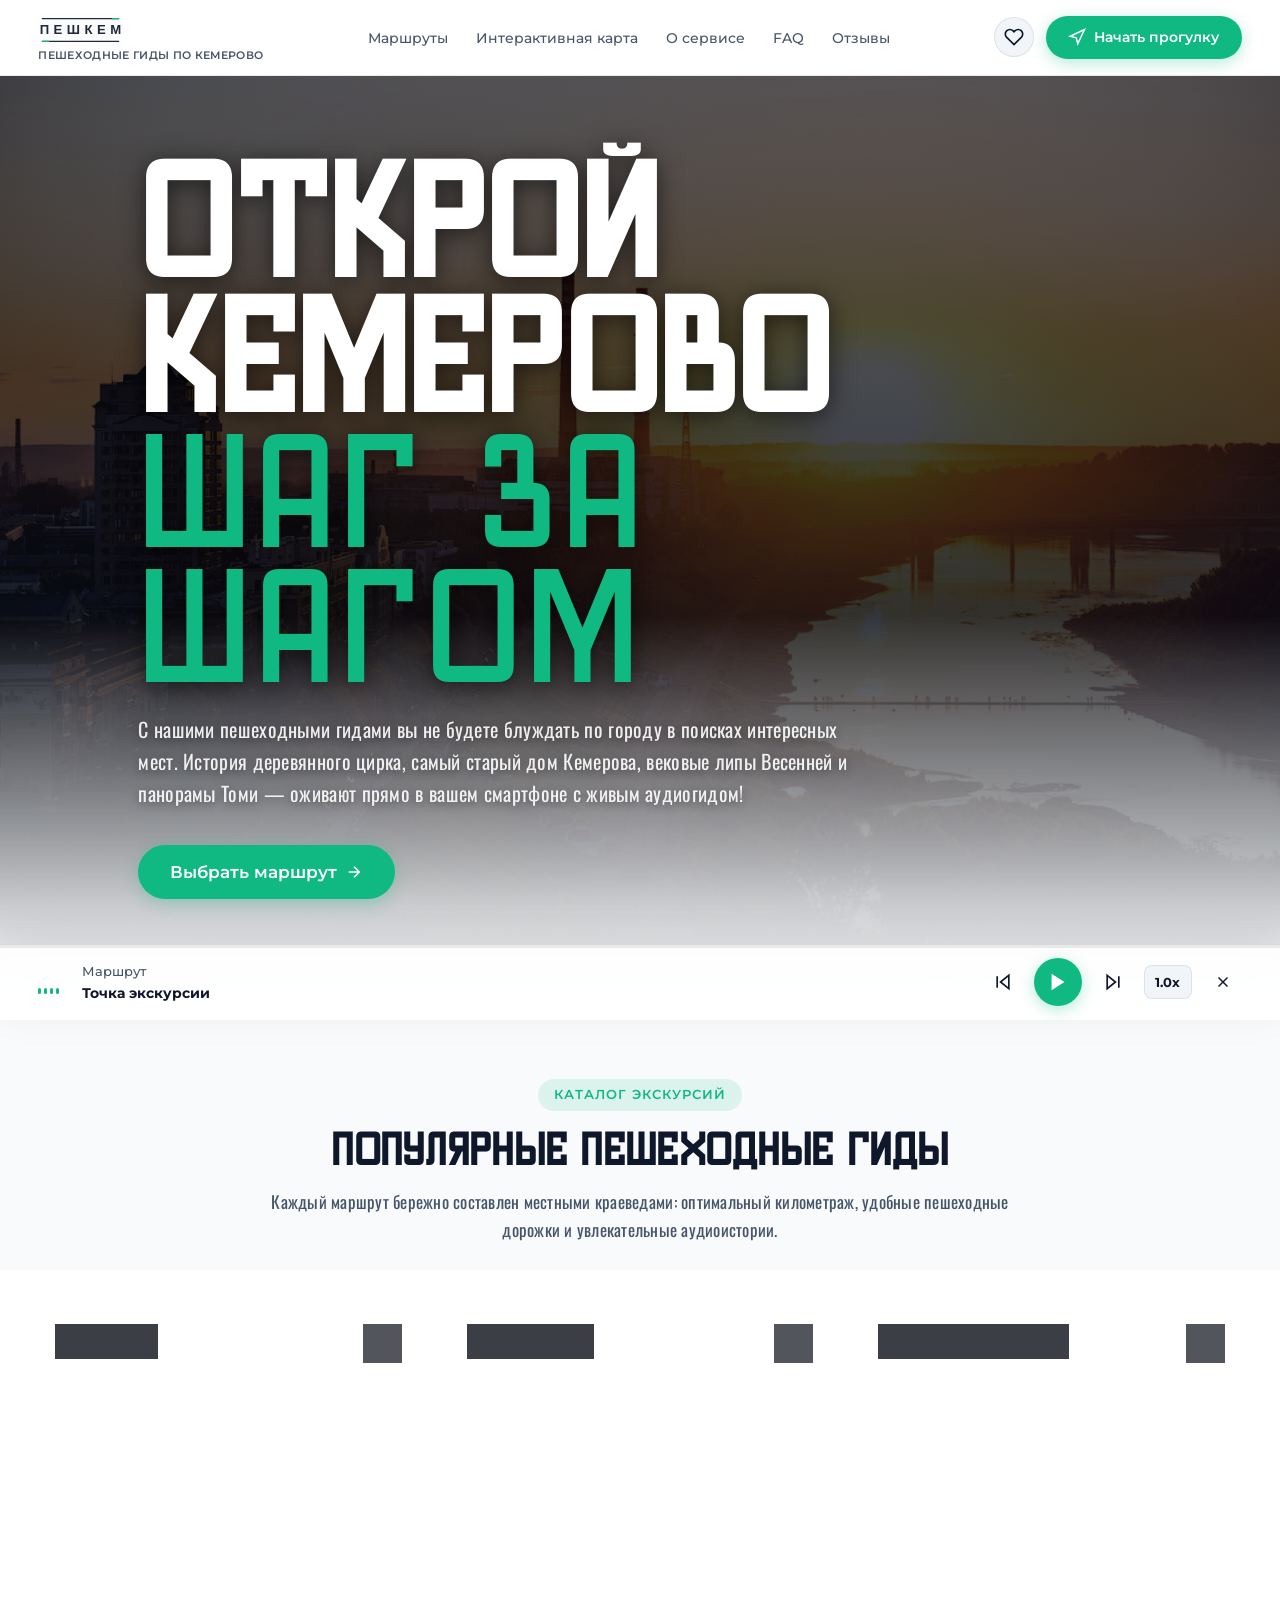
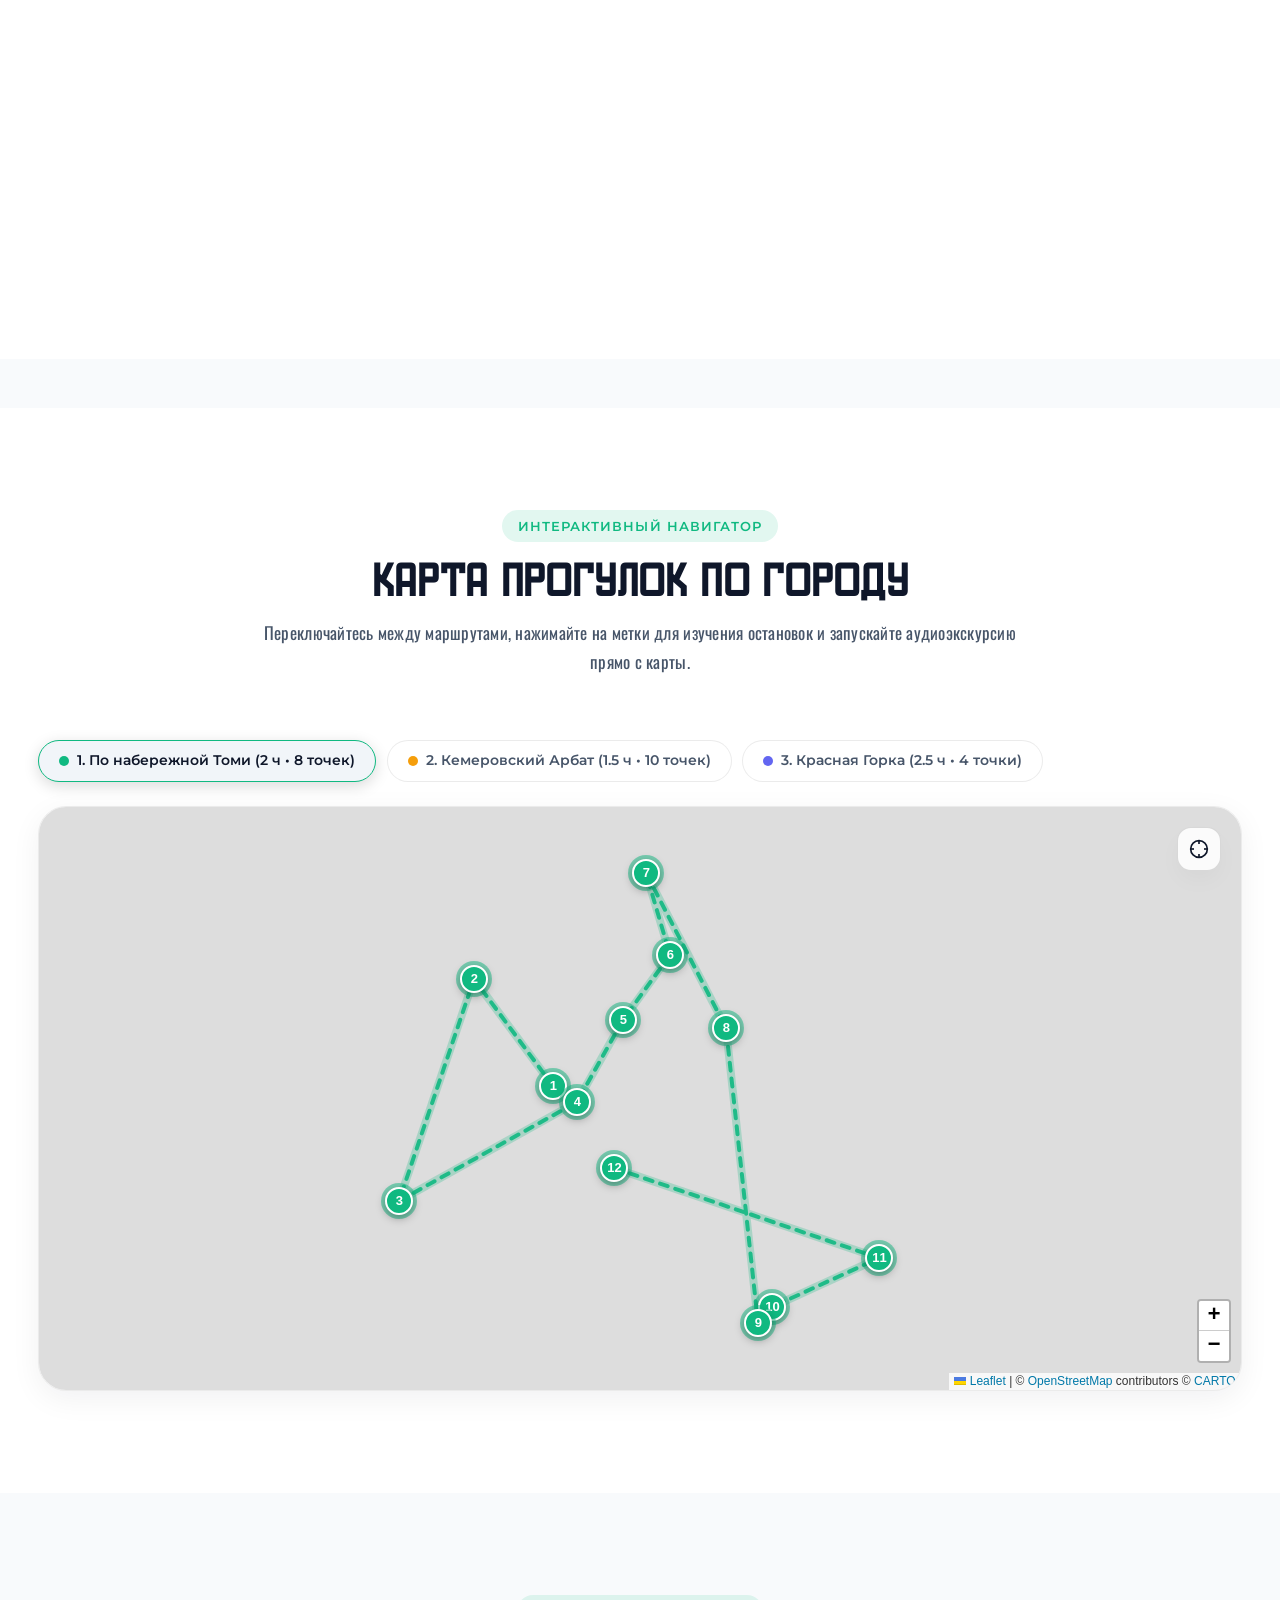
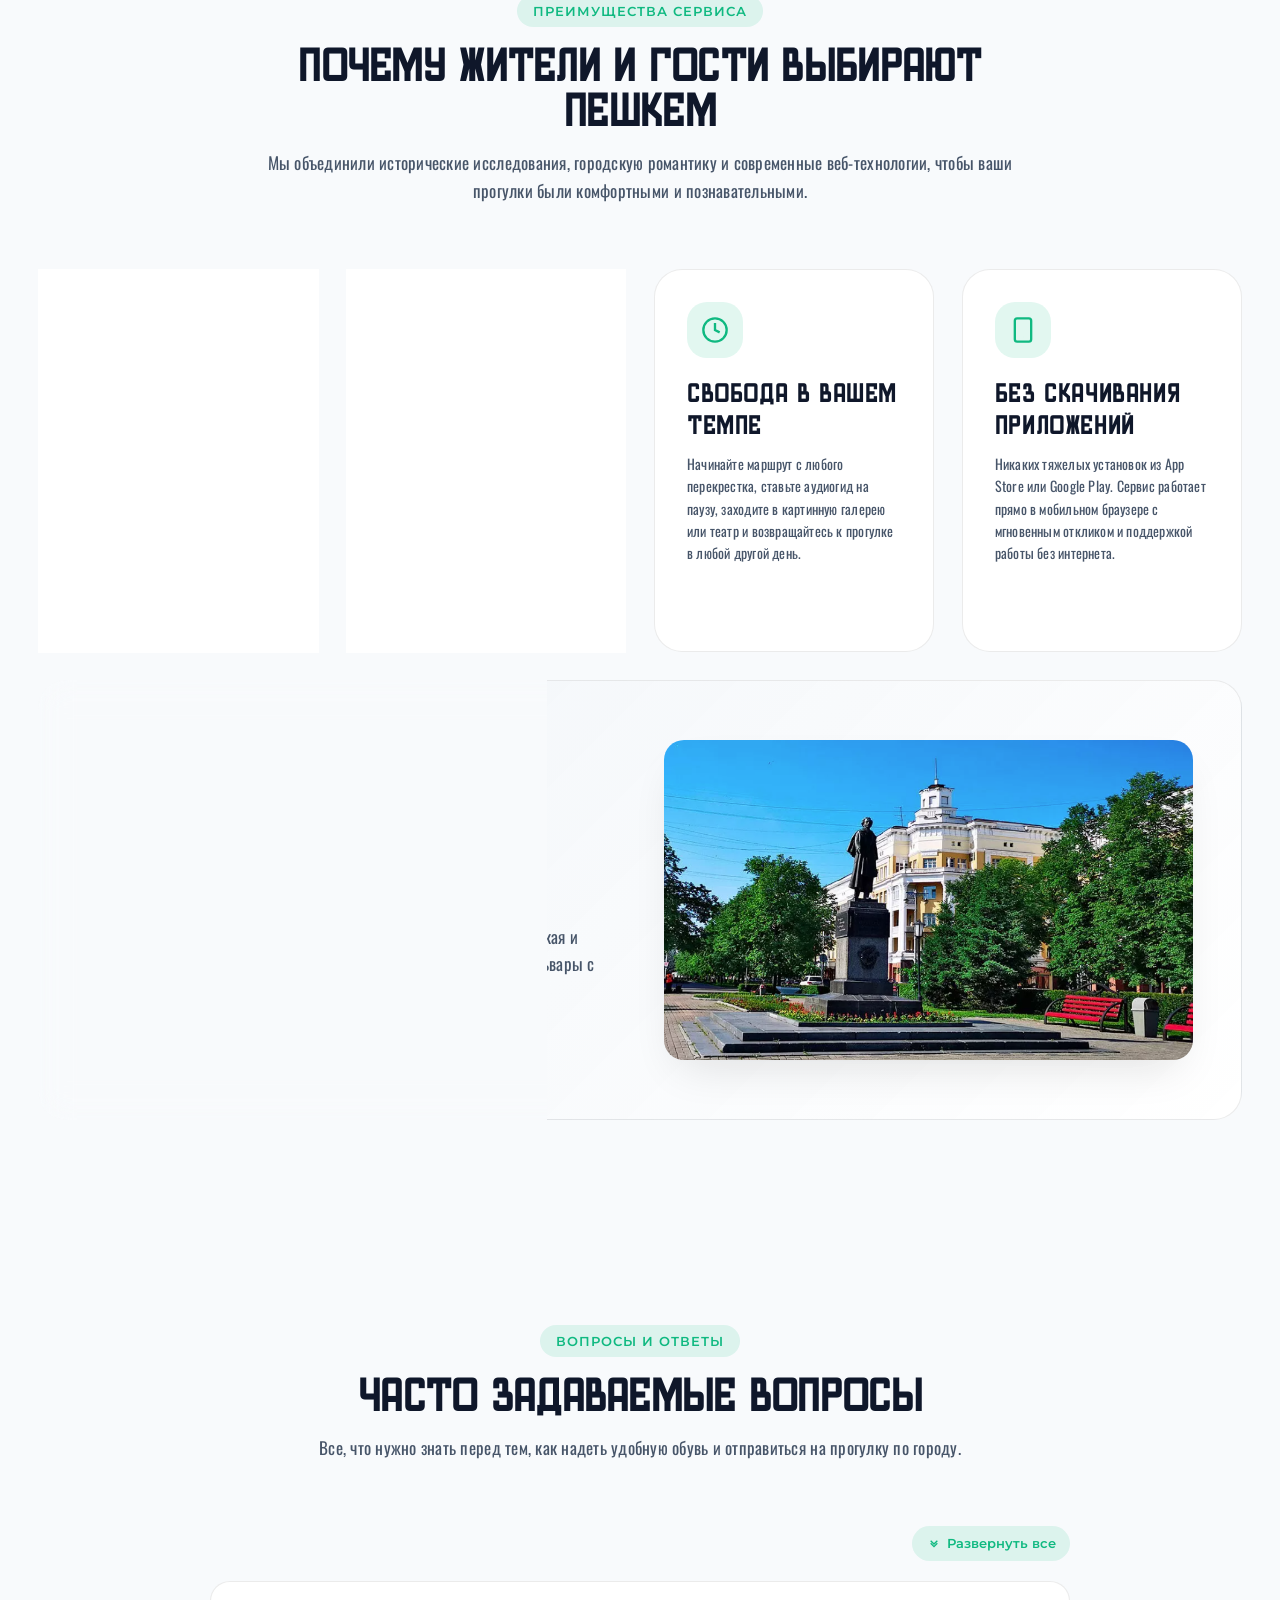
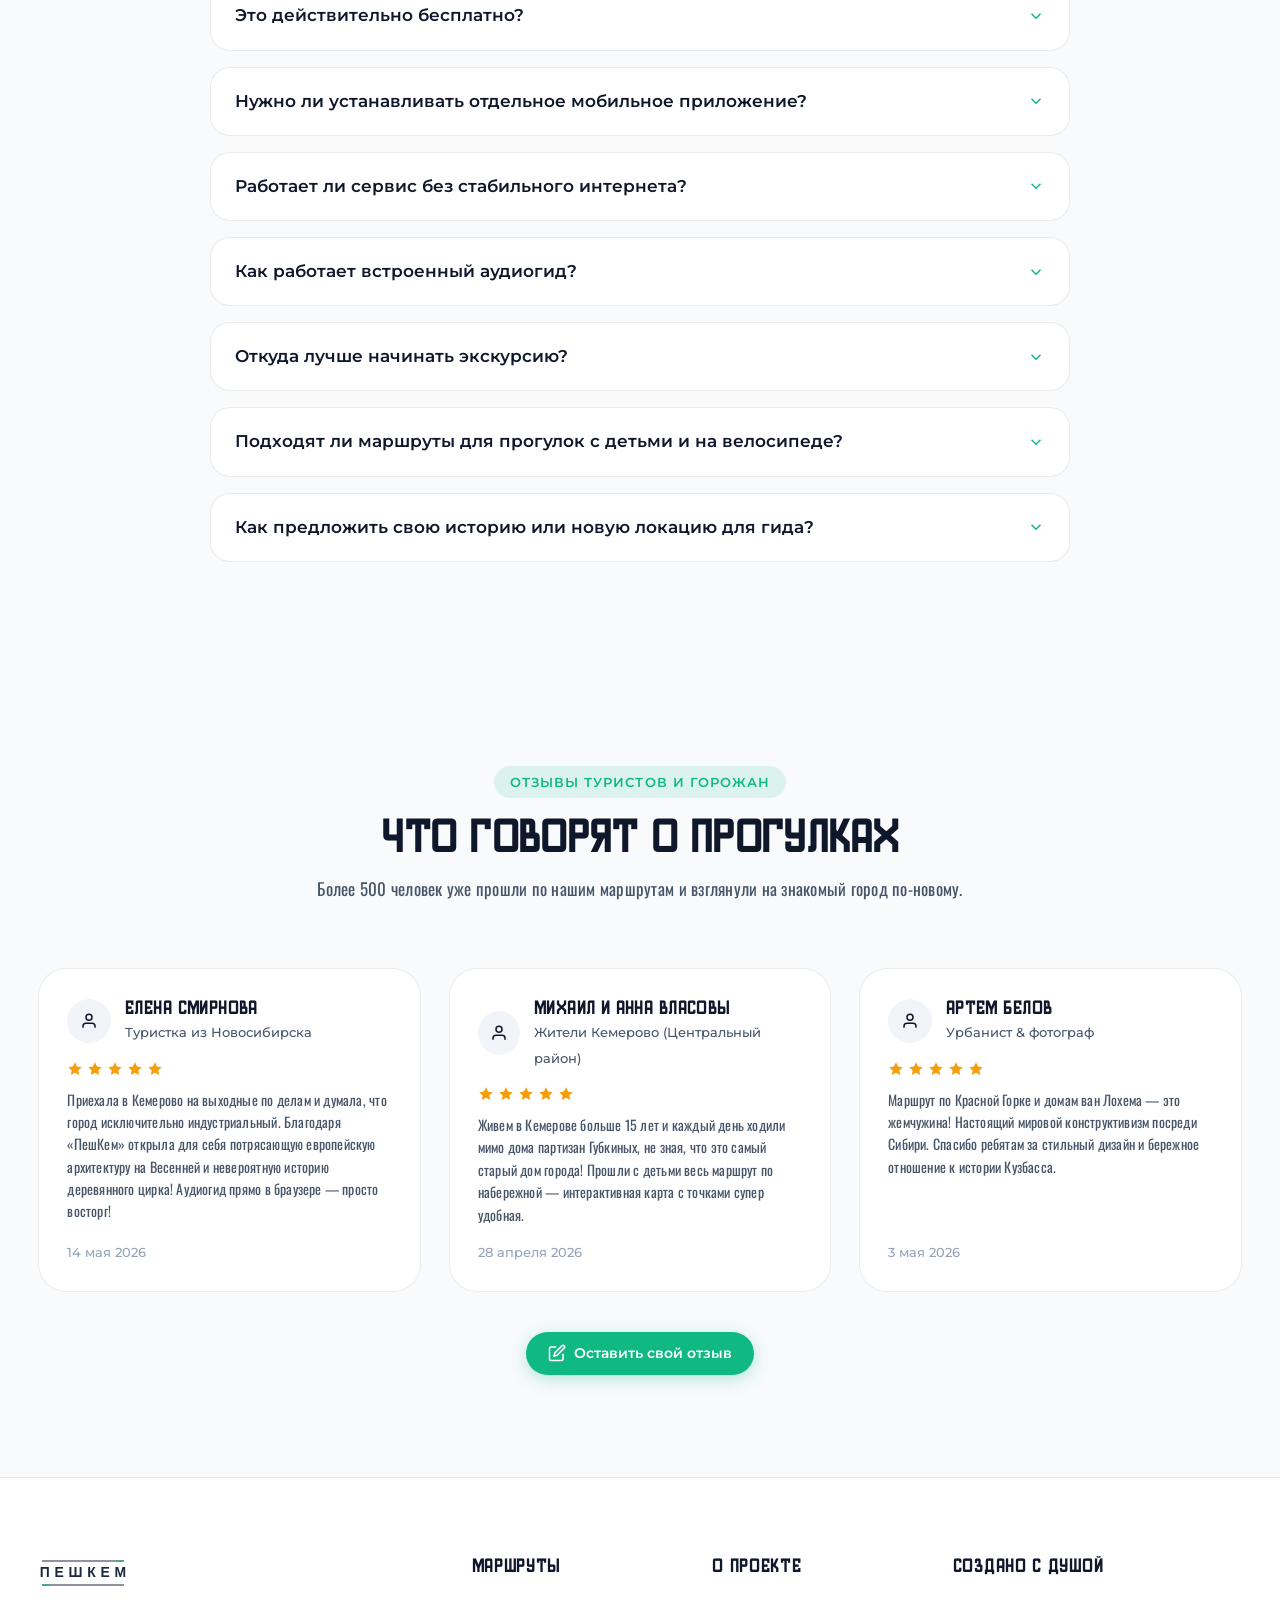
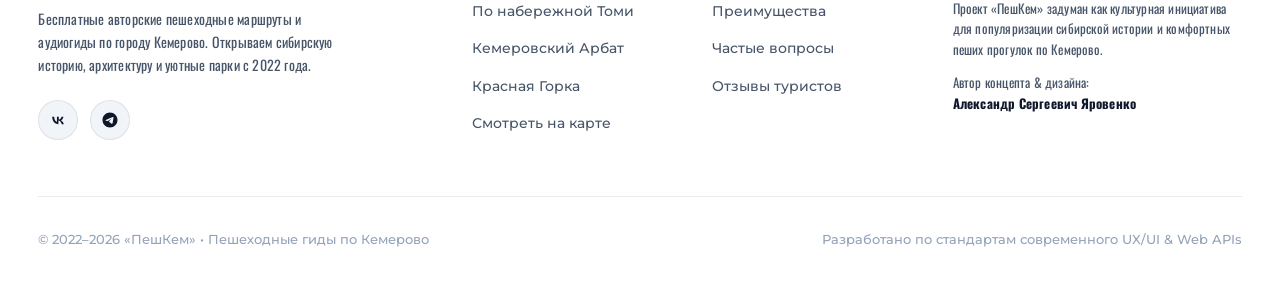
==== commit a5f9b8fd: "fix(peshkem): use dark logo variant in footer for high contrast on light background" ====
--- a/peshkem/index.html
+++ b/peshkem/index.html
@@ -598,7 +598,7 @@
         
         <div class="footer-brand-info">
           <a href="#" aria-label="ПешКем главная">
-            <img class="footer-logo-svg" src="assets/peshkem/logofooter.svg" alt="ПешКем логотип в подвале" width="140" height="36">
+            <img class="footer-logo-svg" src="assets/peshkem/logo.svg" alt="ПешКем логотип в подвале" width="140" height="36">
           </a>
           <p class="footer-brand-desc">
             Бесплатные авторские пешеходные маршруты и аудиогиды по городу Кемерово. Открываем сибирскую историю, архитектуру и уютные парки с 2022 года.
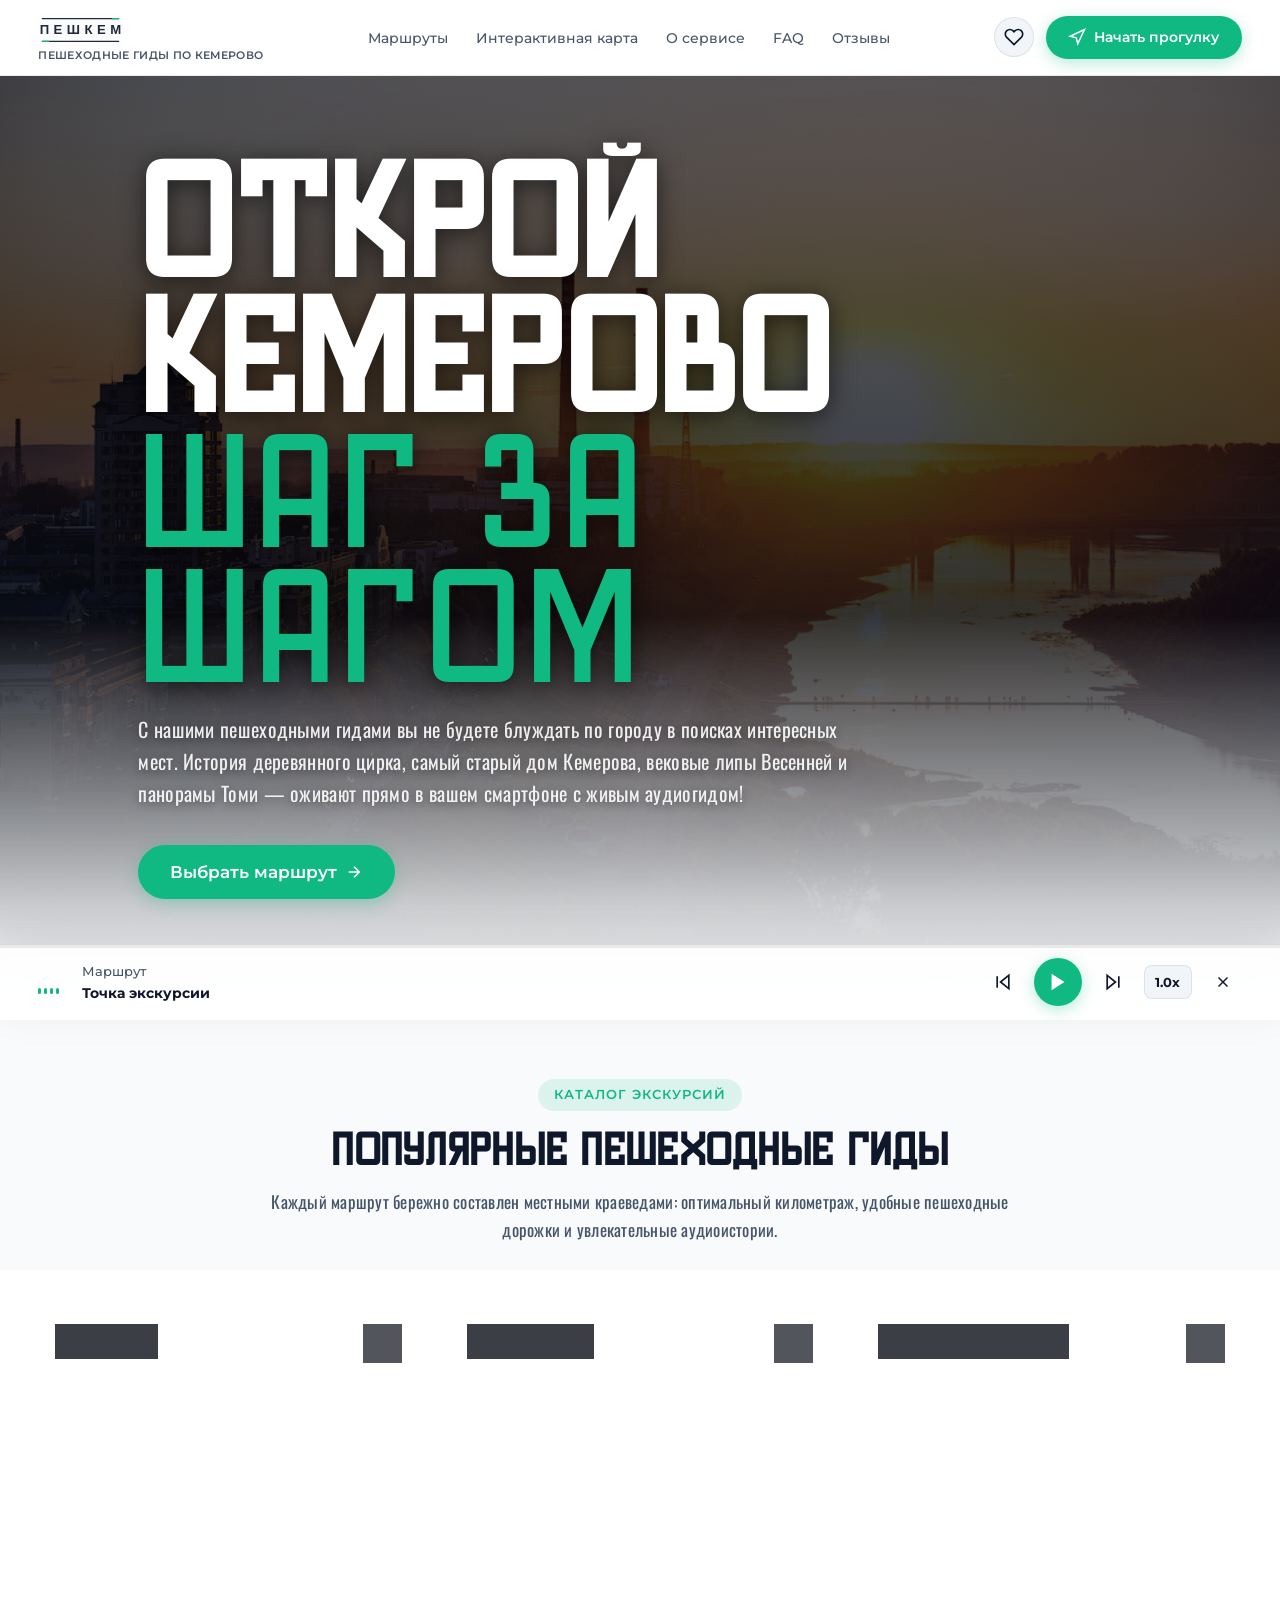
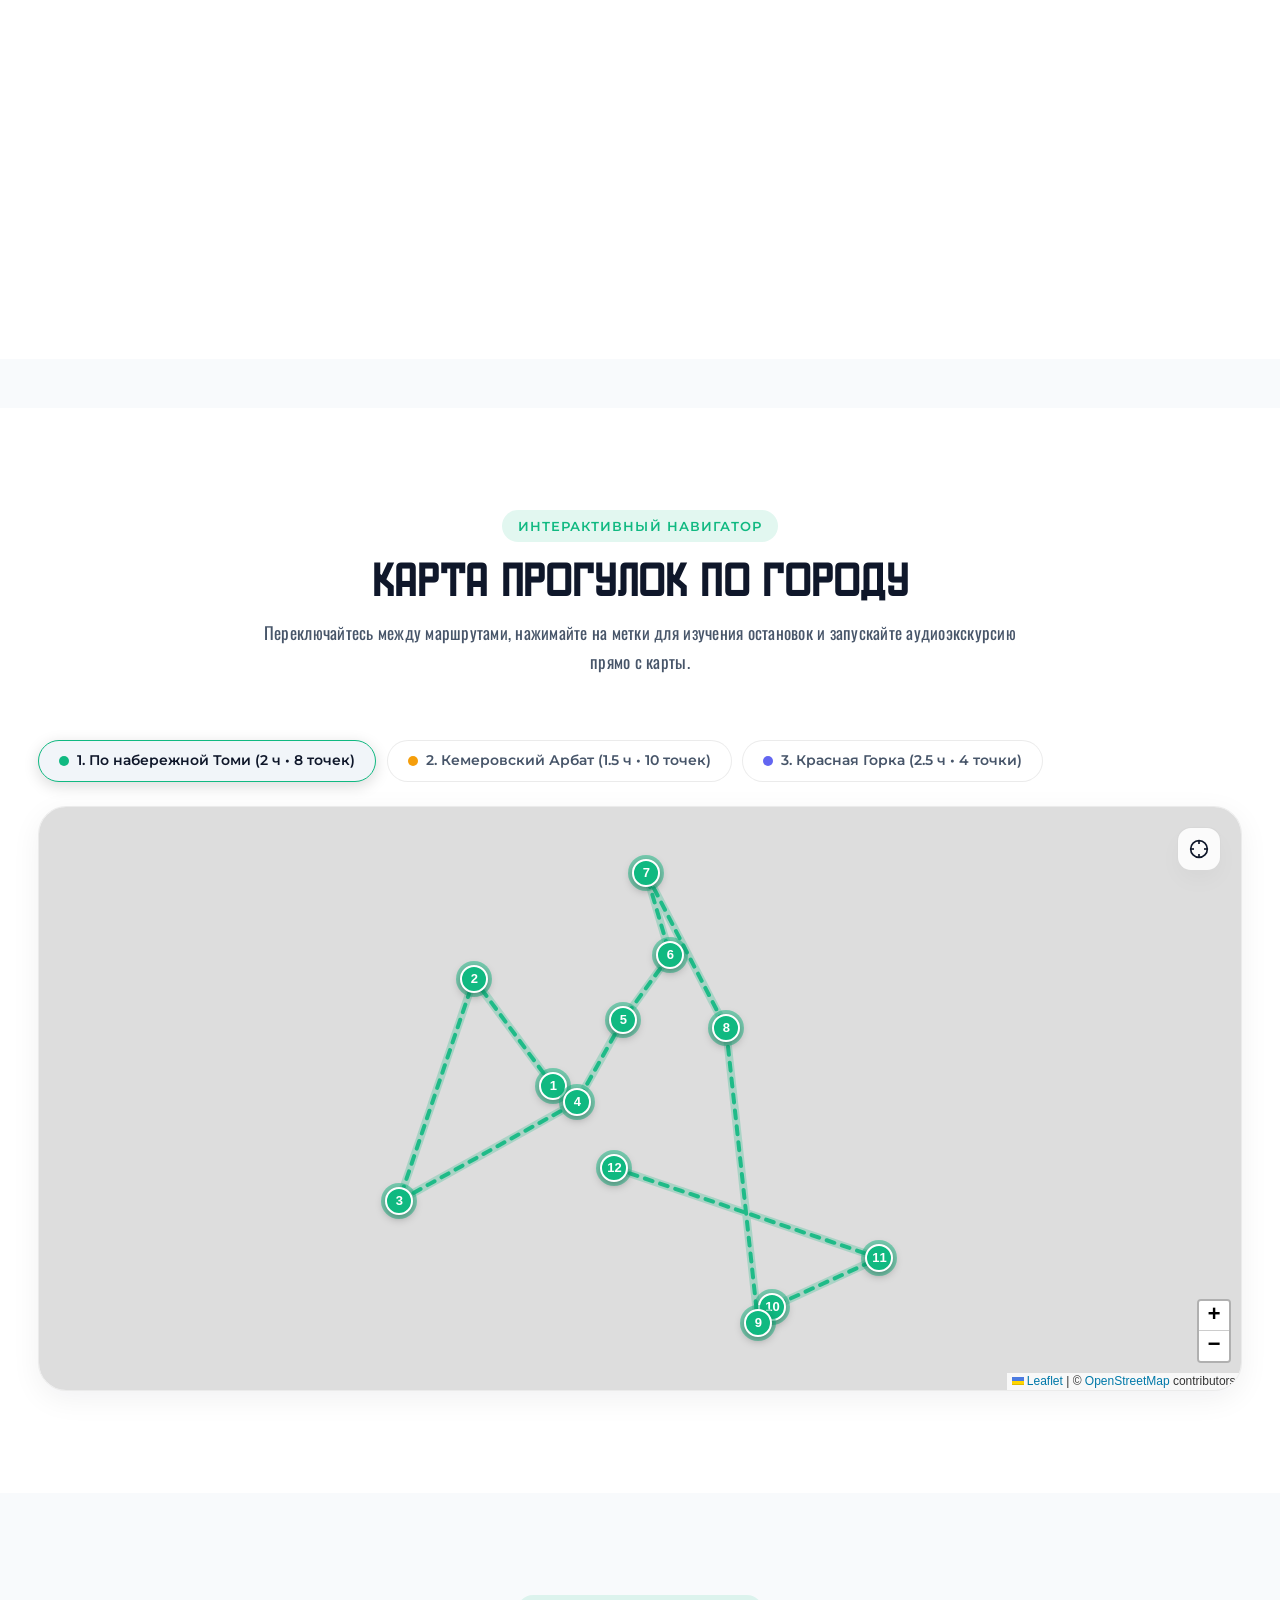
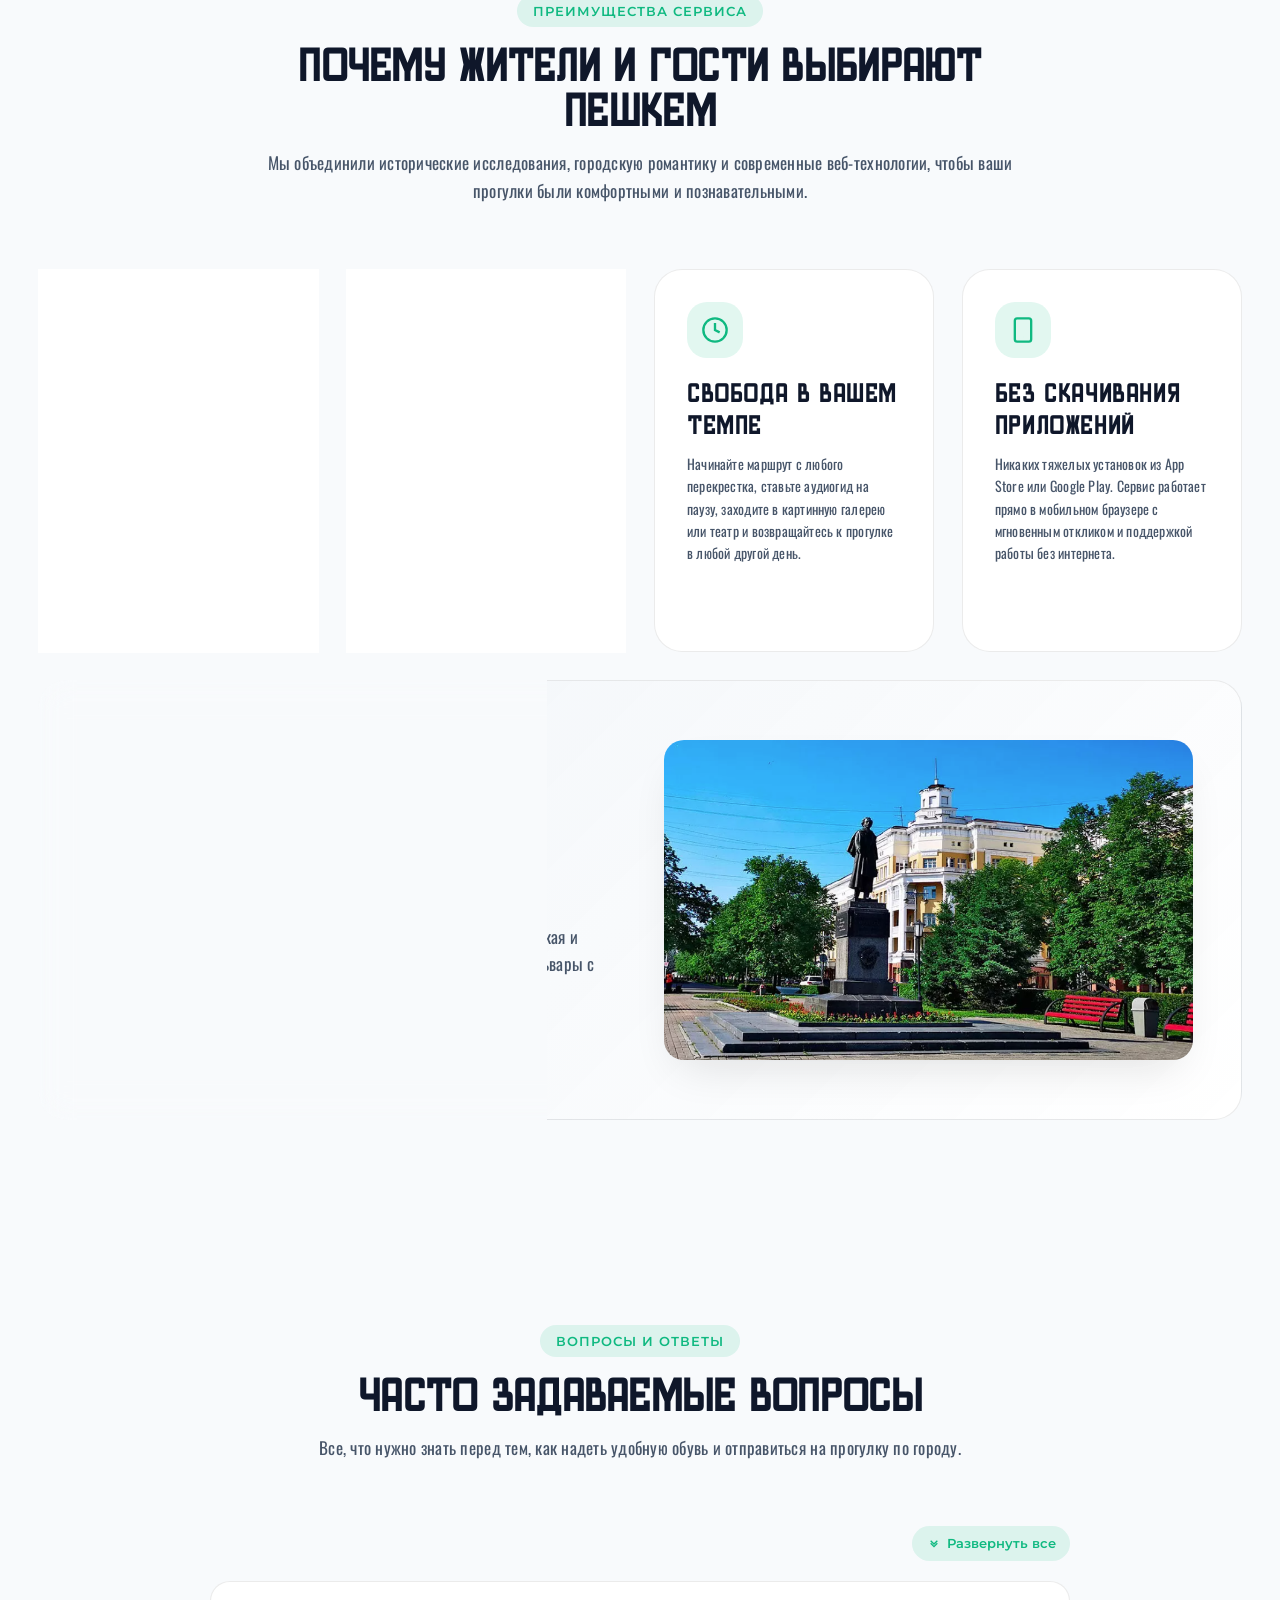
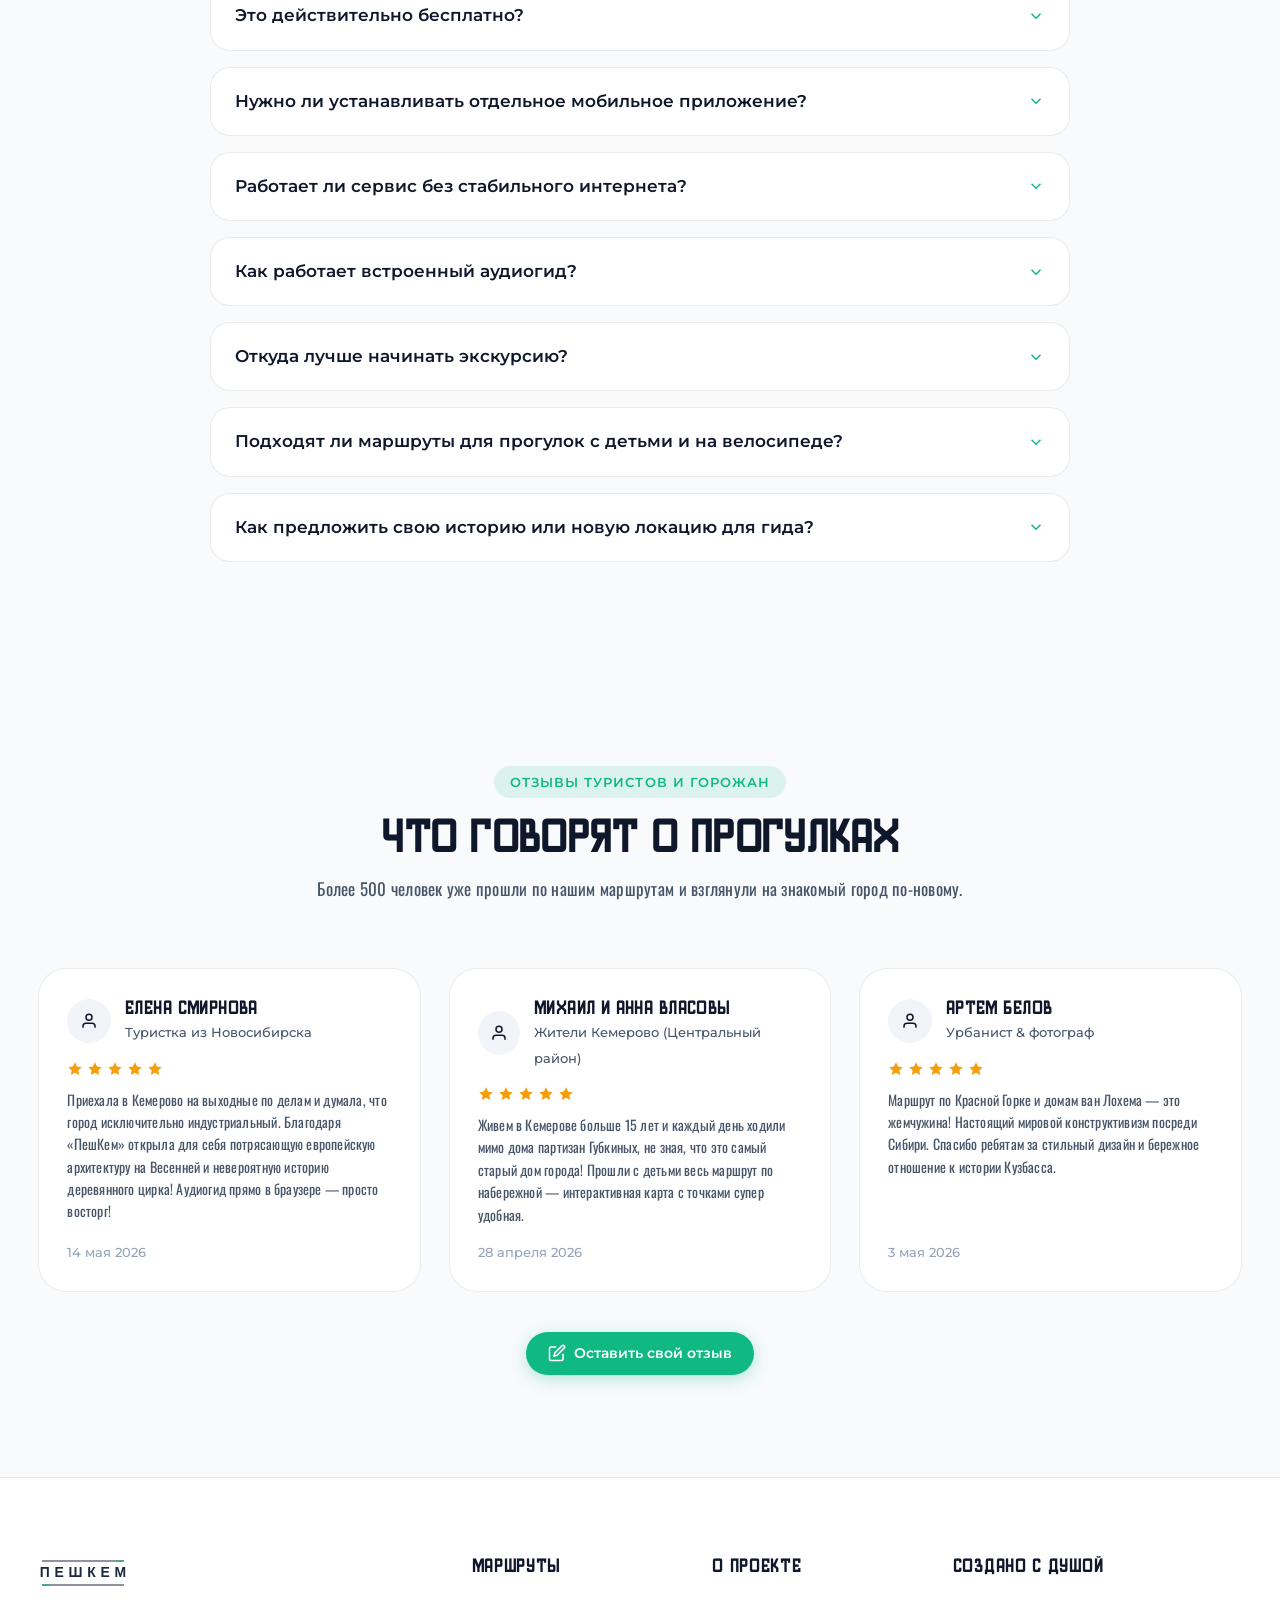
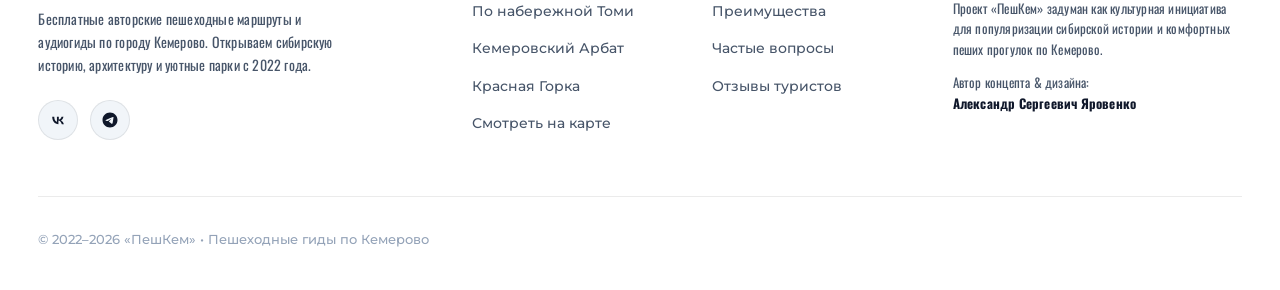
==== commit 88cb72bc: "fix(peshkem): fix mobile breadcrumbs, stop map bleeding through menu, fix tiles, card overflow, audi" ====
--- a/peshkem/index.html
+++ b/peshkem/index.html
@@ -647,7 +647,7 @@
 
       <div class="footer-bottom-bar">
         <span>© 2022–2026 «ПешКем» • Пешеходные гиды по Кемерово</span>
-        <span>Разработано по стандартам современного UX/UI & Web APIs</span>
+        
       </div>
     </div>
   </footer>
--- a/peshkem/styles/peshkem.css
+++ b/peshkem/styles/peshkem.css
@@ -807,6 +807,8 @@
 
 .map-container-wrapper {
   position: relative;
+  z-index: 1;
+  isolation: isolate;
   height: clamp(480px, 65vh, 680px);
   border-radius: var(--radius-xl);
   overflow: hidden;
@@ -1870,17 +1872,21 @@
   top: 0;
   left: 0;
   right: 0;
-  z-index: 1000;
-  background: var(--bg-glass);
-  backdrop-filter: var(--backdrop-filter);
-  -webkit-backdrop-filter: var(--backdrop-filter);
+  z-index: 1200;
+  background: #FFFFFF !important;
   border-bottom: 1px solid var(--border-subtle);
   box-shadow: 0 4px 20px rgba(0, 0, 0, 0.06);
 }
 
 .tour-page-header-row {
   padding-block: 0.75rem;
+  background: #FFFFFF;
   border-bottom: 1px solid var(--border-subtle);
+}
+
+.tour-quick-nav {
+  padding-block: 0.55rem;
+  background: #FFFFFF;
 }
 
 .tour-header-container {
@@ -2337,6 +2343,105 @@
   .tour-pagination-grid {
     grid-template-columns: 1fr;
   }
+
+  /* 1. Hide breadcrumbs on mobile to prevent vertical stacking */
+  .tour-breadcrumbs {
+    display: none !important;
+  }
+
+  .tour-header-container {
+    width: 100%;
+    justify-content: flex-end;
+  }
+
+  .tour-header-actions {
+    display: flex;
+    justify-content: space-between;
+    align-items: center;
+    width: 100%;
+    gap: 0.5rem;
+  }
+
+  .tour-progress-stat-pill {
+    font-size: 0.75rem;
+    padding: 0.35rem 0.65rem;
+  }
+
+  /* 2. Stop Card Mobile Layout - No overflow, tight boundaries */
+  .tour-stop-card {
+    grid-template-columns: 1fr;
+    padding: 1.15rem 0.95rem !important;
+    gap: 1.25rem;
+    box-sizing: border-box;
+    max-width: 100%;
+    overflow: hidden;
+  }
+
+  .tour-stop-header {
+    flex-direction: column;
+    align-items: flex-start;
+    gap: 0.75rem;
+    width: 100%;
+  }
+
+  .stop-number-wrap {
+    width: 100%;
+    gap: 0.65rem;
+  }
+
+  .stop-big-badge {
+    width: 36px;
+    height: 36px;
+    font-size: 1rem;
+    flex-shrink: 0;
+  }
+
+  .stop-title-text {
+    font-size: 1.2rem !important;
+    line-height: 1.25;
+    word-break: break-word;
+    overflow-wrap: break-word;
+  }
+
+  .stop-checkbox-wrap {
+    align-self: flex-start;
+  }
+
+  .stop-narrative-text p {
+    font-size: 0.92rem;
+    line-height: 1.55;
+    word-break: break-word;
+    overflow-wrap: break-word;
+  }
+
+  .stop-tip-box {
+    padding: 0.75rem 0.85rem;
+    font-size: 0.82rem;
+    margin-bottom: 1.25rem;
+    width: 100%;
+    box-sizing: border-box;
+    overflow-wrap: break-word;
+    word-break: break-word;
+  }
+
+  .stop-actions-bar {
+    gap: 0.45rem;
+    flex-wrap: wrap;
+    width: 100%;
+  }
+
+  .btn-stop-audio,
+  .btn-stop-map,
+  .btn-stop-nav {
+    padding: 0.45rem 0.75rem;
+    font-size: 0.75rem;
+  }
+
+  .tour-hero-cover-img {
+    max-height: 250px;
+    width: 100%;
+    object-fit: cover;
+  }
 }
 
 @media (max-width: 640px) {
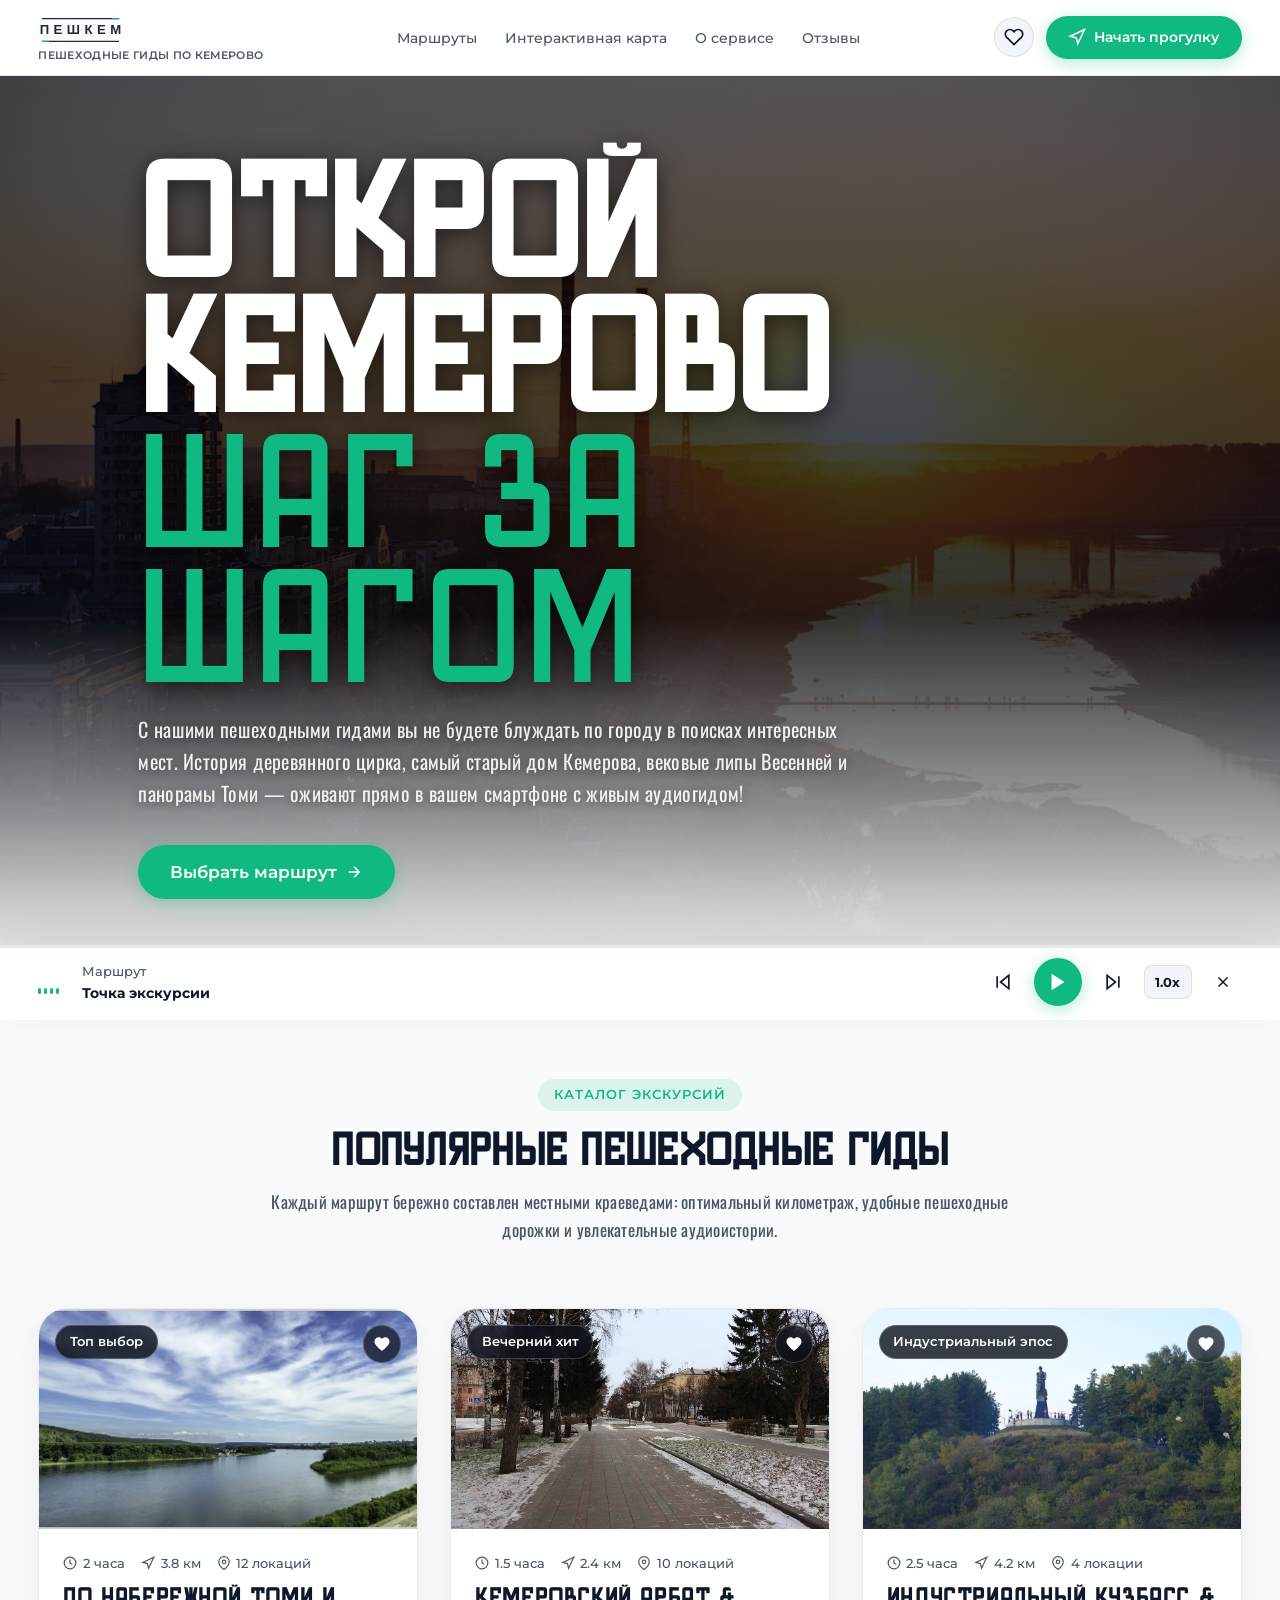
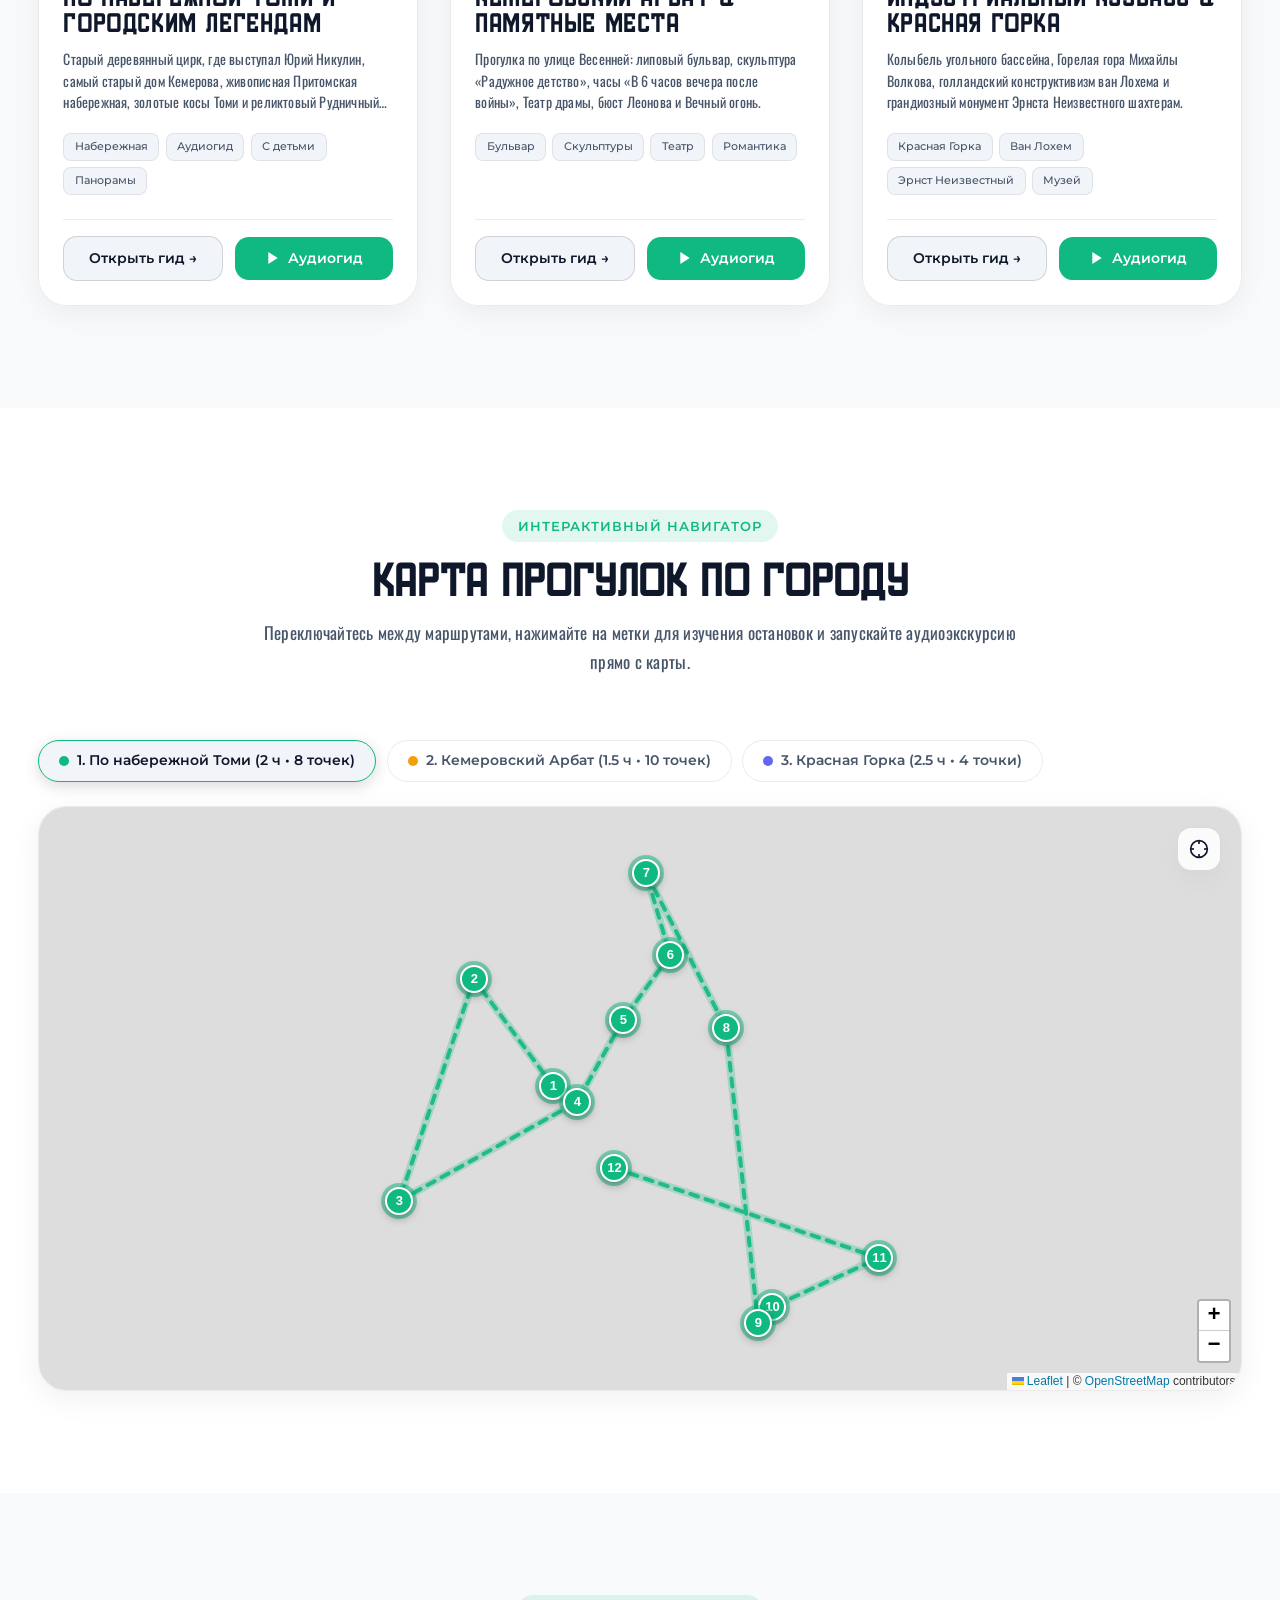
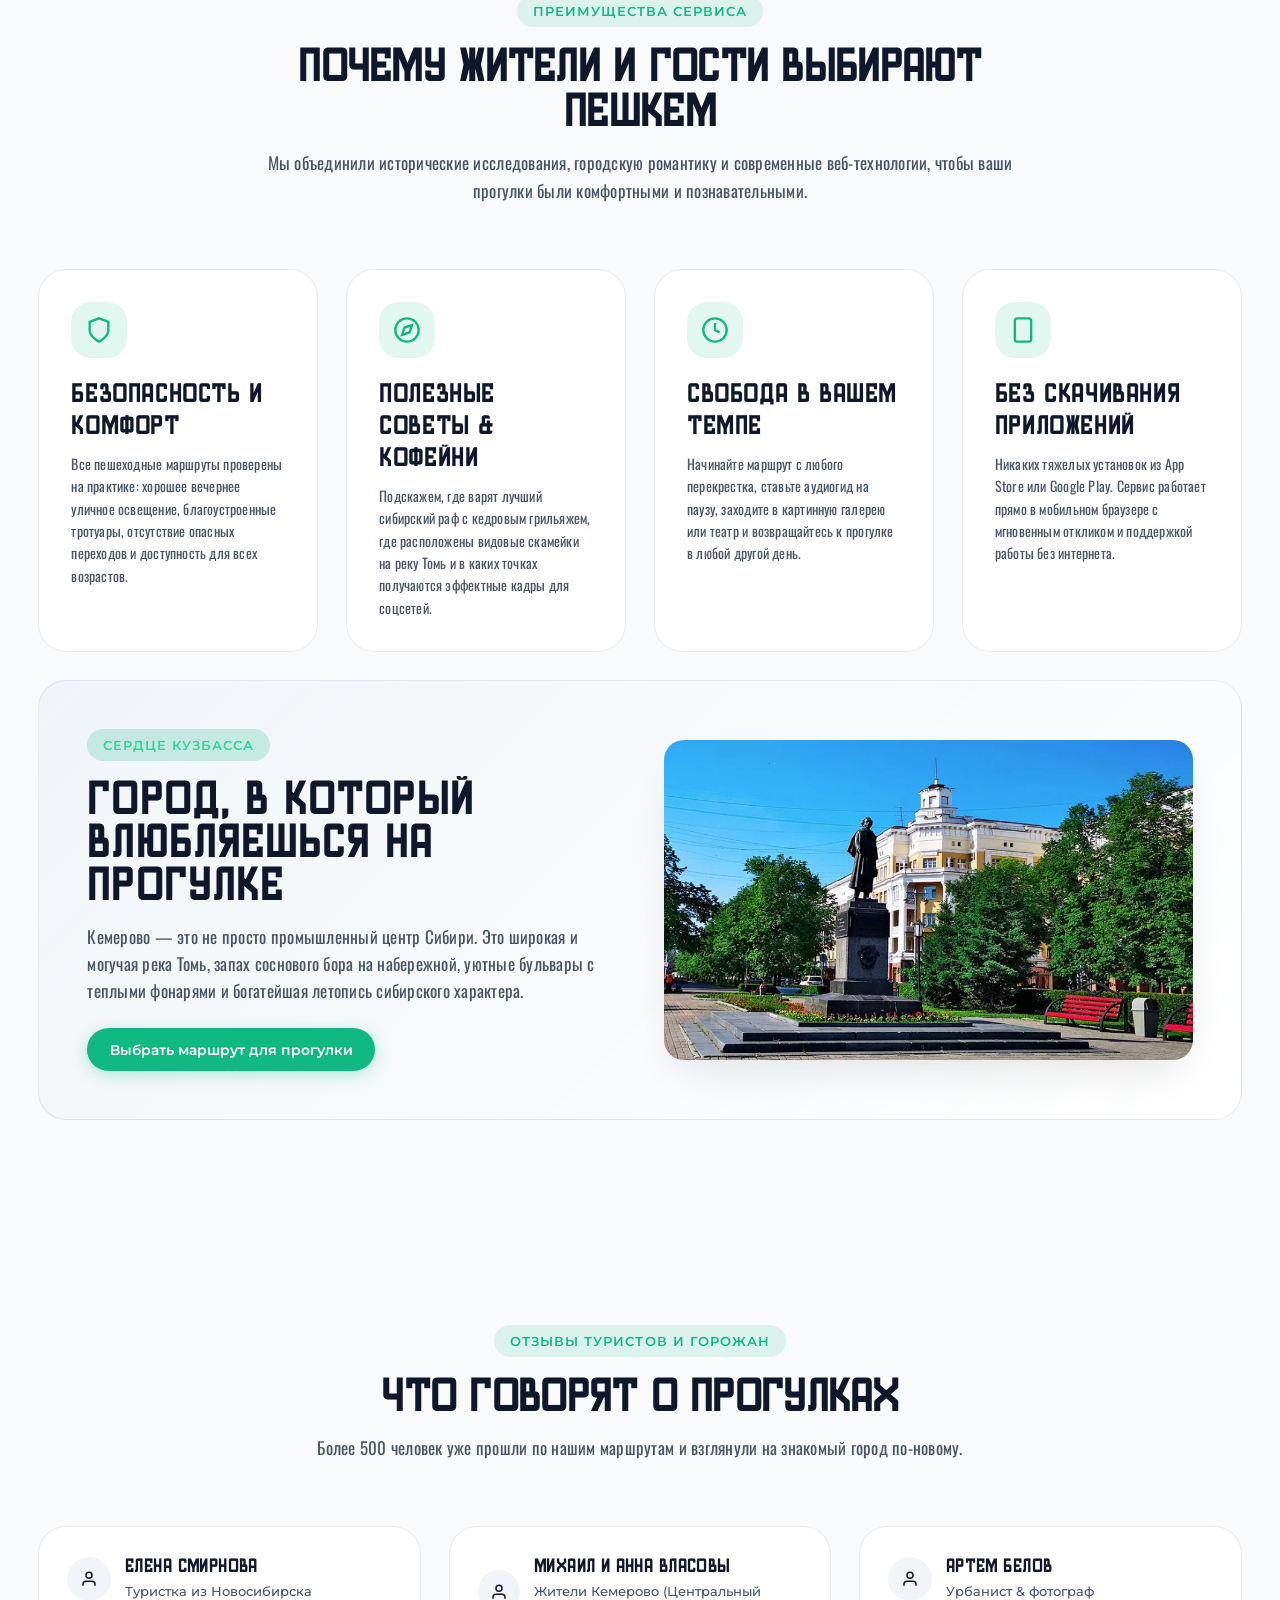
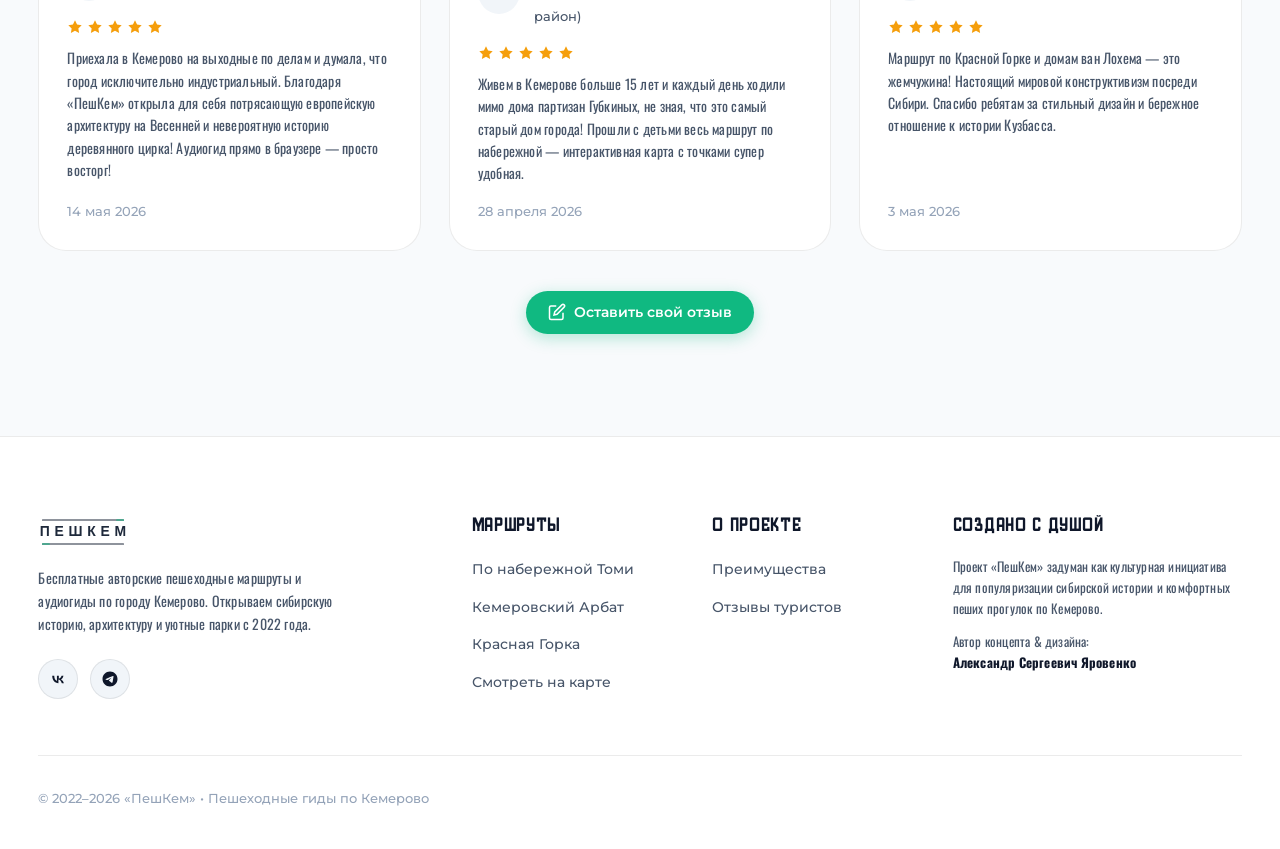
==== commit 64b47693: "refactor(peshkem): remove FAQ section and related navigation links" ====
--- a/peshkem/index.html
+++ b/peshkem/index.html
@@ -52,7 +52,6 @@
           <li><a href="#routes-section">Маршруты</a></li>
           <li><a href="#map-section">Интерактивная карта</a></li>
           <li><a href="#features-section">О сервисе</a></li>
-          <li><a href="#faq-section">FAQ</a></li>
           <li><a href="#reviews-section">Отзывы</a></li>
         </ul>
       </nav>
@@ -96,7 +95,6 @@
         <li><a href="#routes-section">Маршруты</a></li>
         <li><a href="#map-section">Интерактивная карта</a></li>
         <li><a href="#features-section">О сервисе</a></li>
-        <li><a href="#faq-section">FAQ</a></li>
         <li><a href="#reviews-section">Отзывы</a></li>
       </ul>
     </div>
@@ -424,101 +422,6 @@
     </section>
 
     <!-- 6. FAQ Accordion (Compliant with Modern Web Guidance) -->
-    <section class="section" id="faq-section" aria-labelledby="faq-heading">
-      <div class="container">
-        <div class="section-header">
-          <span class="section-tag">Вопросы и ответы</span>
-          <h2 class="section-title" id="faq-heading">Часто задаваемые вопросы</h2>
-          <p class="section-subtitle">
-            Все, что нужно знать перед тем, как надеть удобную обувь и отправиться на прогулку по городу.
-          </p>
-        </div>
-
-        <div class="faq-wrap">
-          <div class="faq-top-actions">
-            <!-- Expand all / Collapse all button with aria-expanded -->
-            <button type="button" class="btn-expand-all" id="btn-faq-toggle-all" aria-expanded="false">
-              <svg width="16" height="16" viewBox="0 0 24 24" fill="none" stroke="currentColor" stroke-width="2"><path d="M7 11l5 5 5-5M7 7l5 5 5-5"/></svg>
-              <span class="btn-text">Развернуть все</span>
-            </button>
-          </div>
-
-          <div class="faq-list">
-            
-            <details class="faq-item" name="faq-group">
-              <summary class="faq-summary">
-                <span>Это действительно бесплатно?</span>
-                <svg class="faq-chevron" width="18" height="18" viewBox="0 0 24 24" fill="none" stroke="currentColor" stroke-width="2"><polyline points="6 9 12 15 18 9"/></svg>
-              </summary>
-              <div class="faq-answer">
-                Да, абсолютно все пешеходные гиды, исторические справки, интерактивная карта и голосовой аудиогид на платформе «ПешКем» бесплатны для всех жителей и гостей города без скрытых платежей и платных подписок.
-              </div>
-            </details>
-
-            <details class="faq-item" name="faq-group">
-              <summary class="faq-summary">
-                <span>Нужно ли устанавливать отдельное мобильное приложение?</span>
-                <svg class="faq-chevron" width="18" height="18" viewBox="0 0 24 24" fill="none" stroke="currentColor" stroke-width="2"><polyline points="6 9 12 15 18 9"/></svg>
-              </summary>
-              <div class="faq-answer">
-                Нет! Сайт «ПешКем» спроектирован как прогрессивное веб-приложение (PWA). Все карты, маршруты и аудиогиды мгновенно работают прямо в вашем мобильном браузере (Safari, Chrome, Яндекс, Firefox) без лишней траты памяти телефона.
-              </div>
-            </details>
-
-            <details class="faq-item" name="faq-group">
-              <summary class="faq-summary">
-                <span>Работает ли сервис без стабильного интернета?</span>
-                <svg class="faq-chevron" width="18" height="18" viewBox="0 0 24 24" fill="none" stroke="currentColor" stroke-width="2"><polyline points="6 9 12 15 18 9"/></svg>
-              </summary>
-              <div class="faq-answer">
-                Да. Все основные данные маршрутов и карты кэшируются на вашем устройстве при первом открытии. Даже если в пути пропадёт сигнал связи, вы сможете видеть маршрут, читать описания остановок и слушать гид.
-              </div>
-            </details>
-
-            <details class="faq-item" name="faq-group">
-              <summary class="faq-summary">
-                <span>Как работает встроенный аудиогид?</span>
-                <svg class="faq-chevron" width="18" height="18" viewBox="0 0 24 24" fill="none" stroke="currentColor" stroke-width="2"><polyline points="6 9 12 15 18 9"/></svg>
-              </summary>
-              <div class="faq-answer">
-                В карточке любого маршрута или отдельной достопримечательности нажмите кнопку «Слушать аудиогид». Браузерный движок Web Speech озвучит авторский экскурсионный рассказ на русском языке. В нижней панели плеера можно регулировать скорость (1x, 1.25x, 1.5x), ставить на паузу и переключать точки.
-              </div>
-            </details>
-
-            <details class="faq-item" name="faq-group">
-              <summary class="faq-summary">
-                <span>Откуда лучше начинать экскурсию?</span>
-                <svg class="faq-chevron" width="18" height="18" viewBox="0 0 24 24" fill="none" stroke="currentColor" stroke-width="2"><polyline points="6 9 12 15 18 9"/></svg>
-              </summary>
-              <div class="faq-answer">
-                У каждого маршрута есть рекомендуемая начальная точка (например, Старый цирк или начало улицы Весенней), однако вы можете стартовать с любого удобного для вас места на карте — система сама определит ваше местоположение и покажет ближайшую точку.
-              </div>
-            </details>
-
-            <details class="faq-item" name="faq-group">
-              <summary class="faq-summary">
-                <span>Подходят ли маршруты для прогулок с детьми и на велосипеде?</span>
-                <svg class="faq-chevron" width="18" height="18" viewBox="0 0 24 24" fill="none" stroke="currentColor" stroke-width="2"><polyline points="6 9 12 15 18 9"/></svg>
-              </summary>
-              <div class="faq-answer">
-                Маршруты №1 («По набережной Томи») и №2 («Кемеровский Арбат») проходят исключительно по широким пешеходным зонам, аллеям и скверам без крутых лестниц — они идеальны для прогулок с колясками, детьми, а также для неспешной поездки на самокате или велосипеде.
-              </div>
-            </details>
-
-            <details class="faq-item" name="faq-group">
-              <summary class="faq-summary">
-                <span>Как предложить свою историю или новую локацию для гида?</span>
-                <svg class="faq-chevron" width="18" height="18" viewBox="0 0 24 24" fill="none" stroke="currentColor" stroke-width="2"><polyline points="6 9 12 15 18 9"/></svg>
-              </summary>
-              <div class="faq-answer">
-                Мы развиваем сообщество исследователей Кемерово! Напишите нам через форму внизу сайта или в нашей группе ВКонтакте — краеведы и команда «ПешКем» проверят исторические факты и добавят новую точку с указанием вашего авторства.
-              </div>
-            </details>
-
-          </div>
-        </div>
-      </div>
-    </section>
 
     <!-- 8. Reviews & Community Section -->
     <section class="section" id="reviews-section" aria-labelledby="reviews-heading">
@@ -627,7 +530,6 @@
           <h4>О проекте</h4>
           <ul class="footer-links">
             <li><a href="#features-section">Преимущества</a></li>
-            <li><a href="#faq-section">Частые вопросы</a></li>
             <li><a href="#reviews-section">Отзывы туристов</a></li>
           </ul>
         </div>
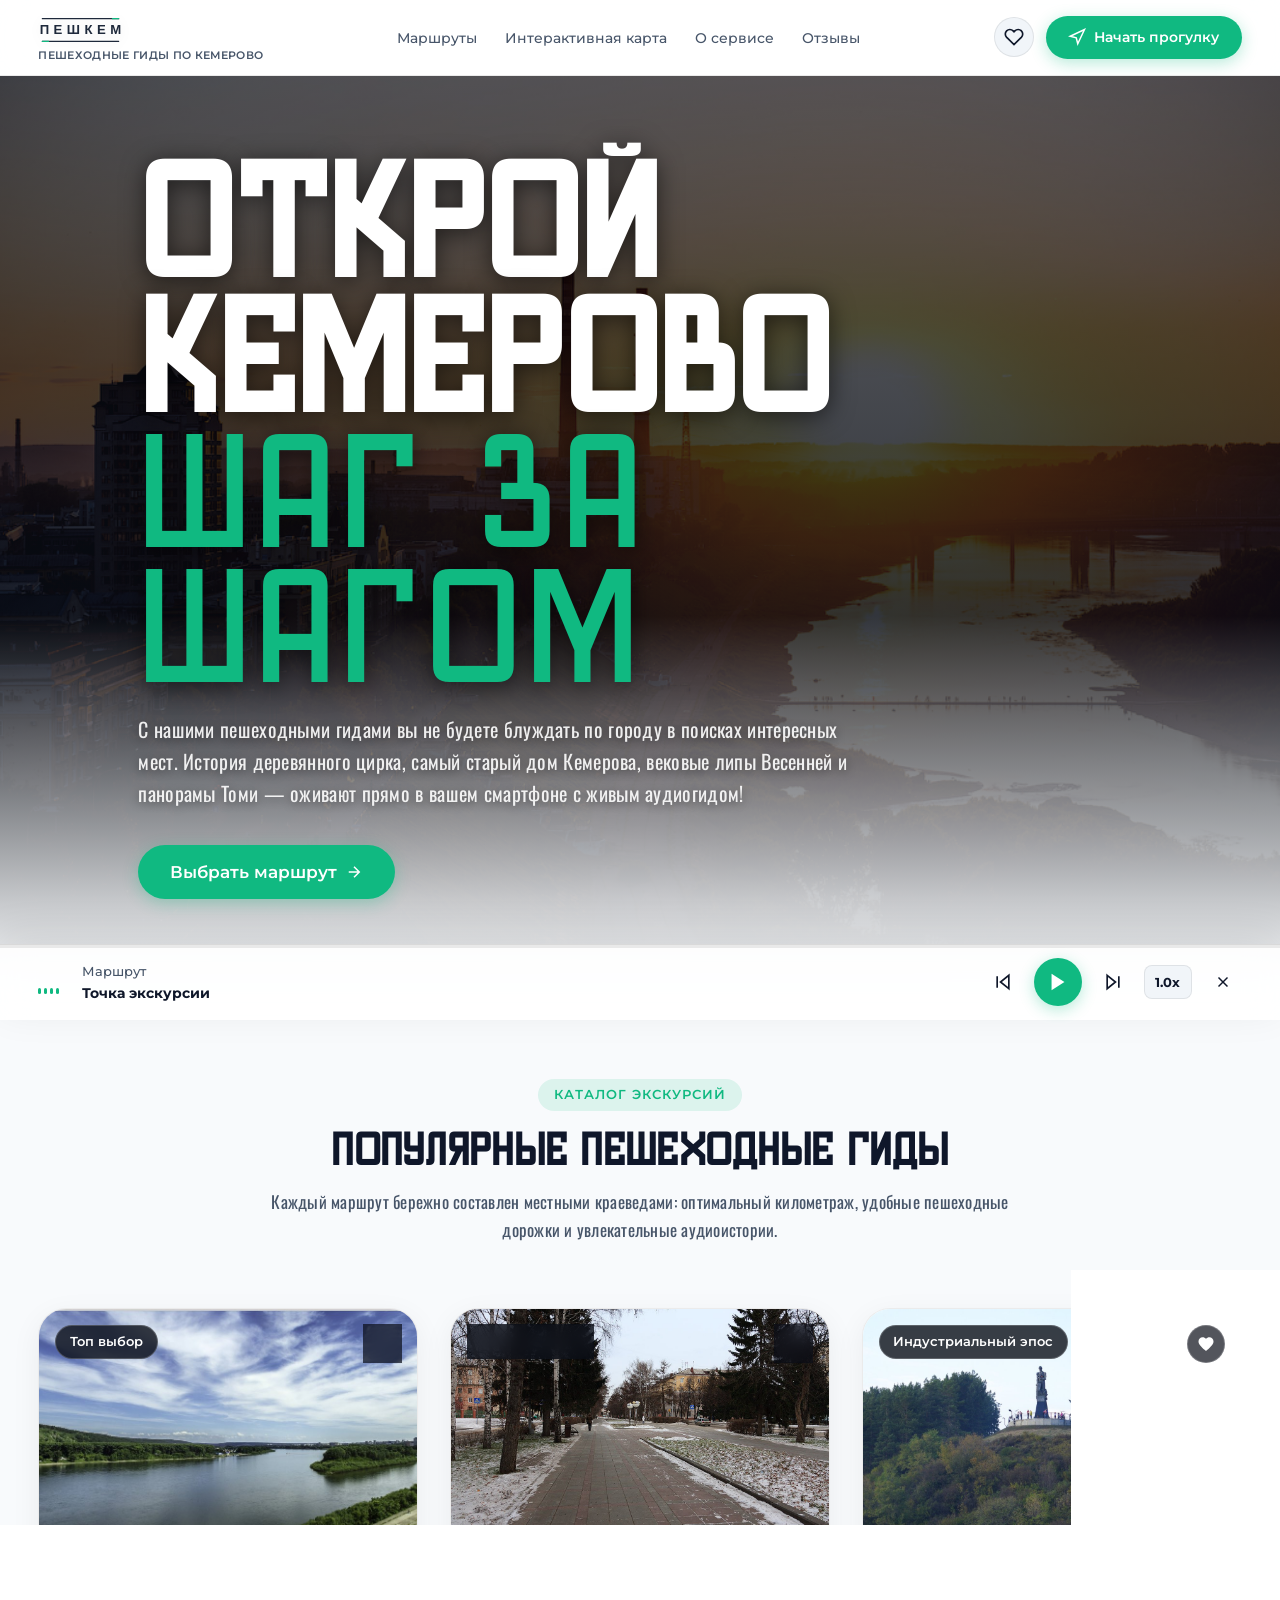
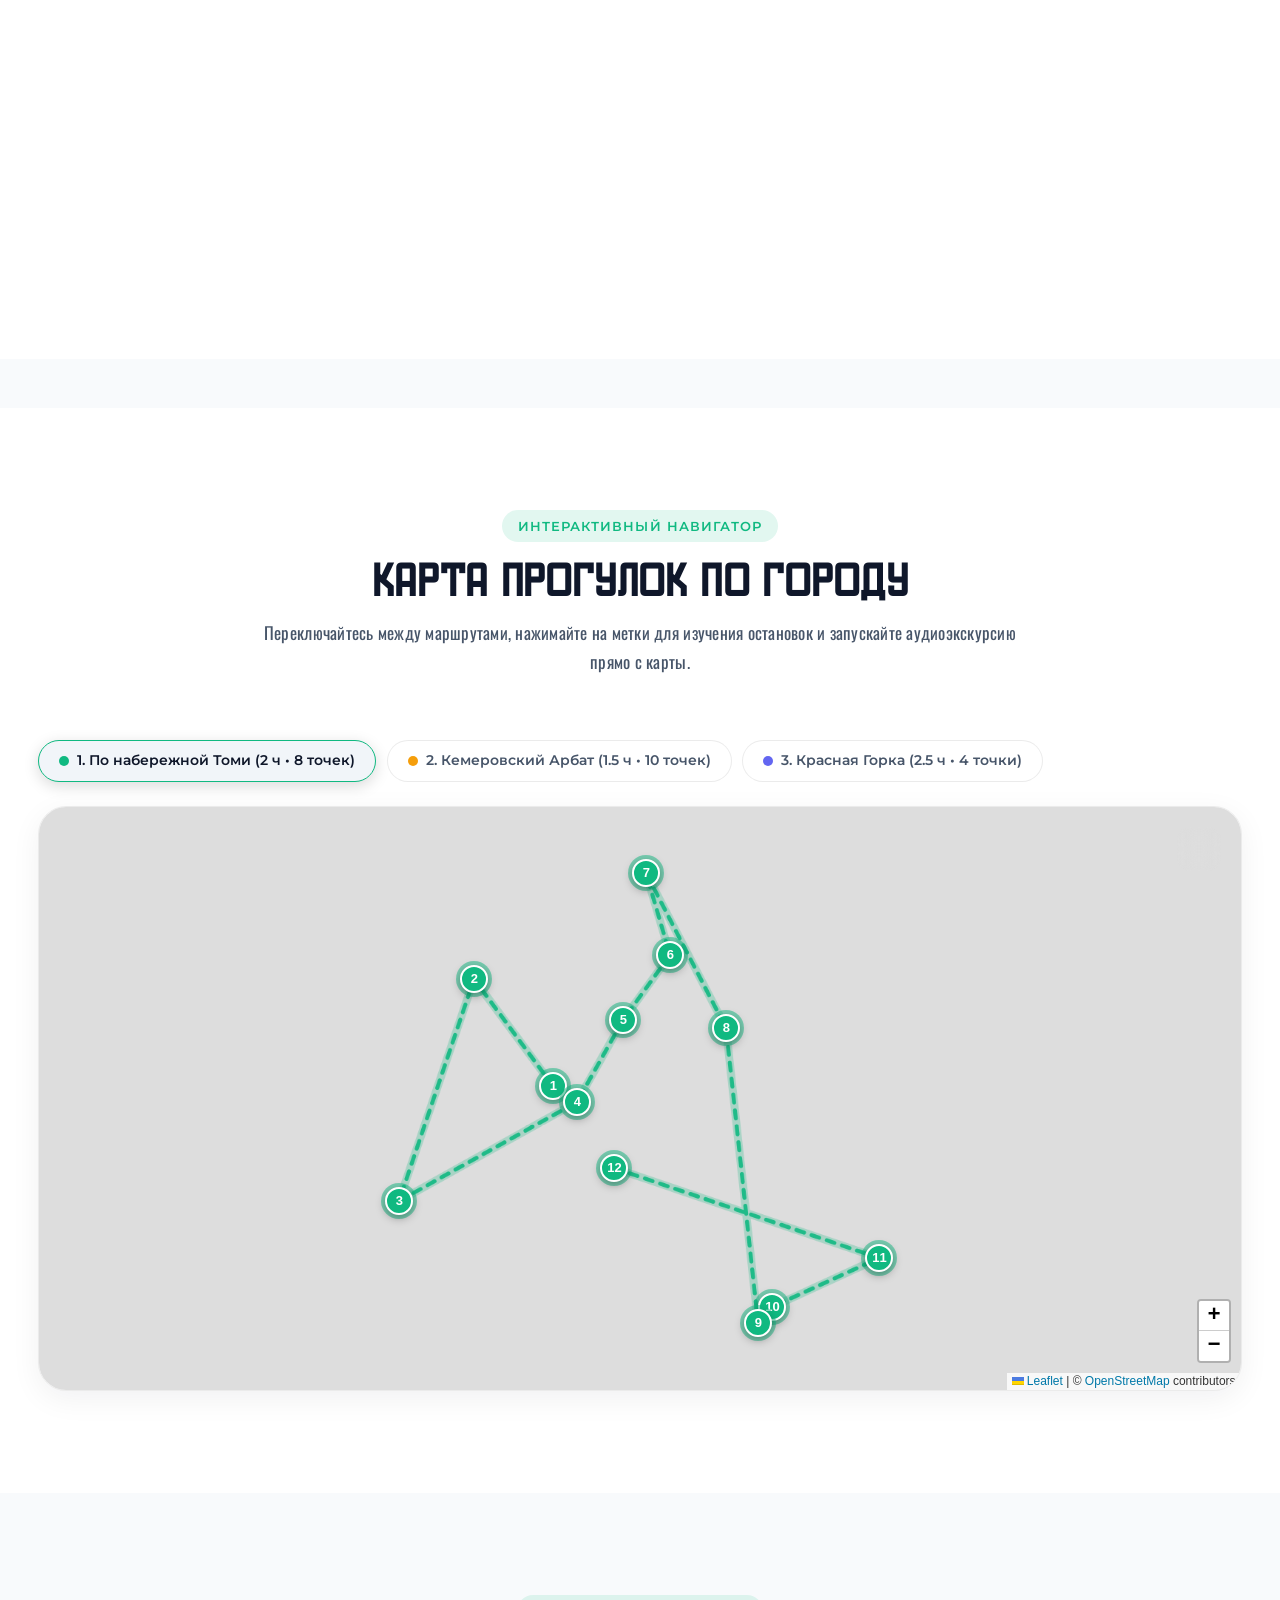
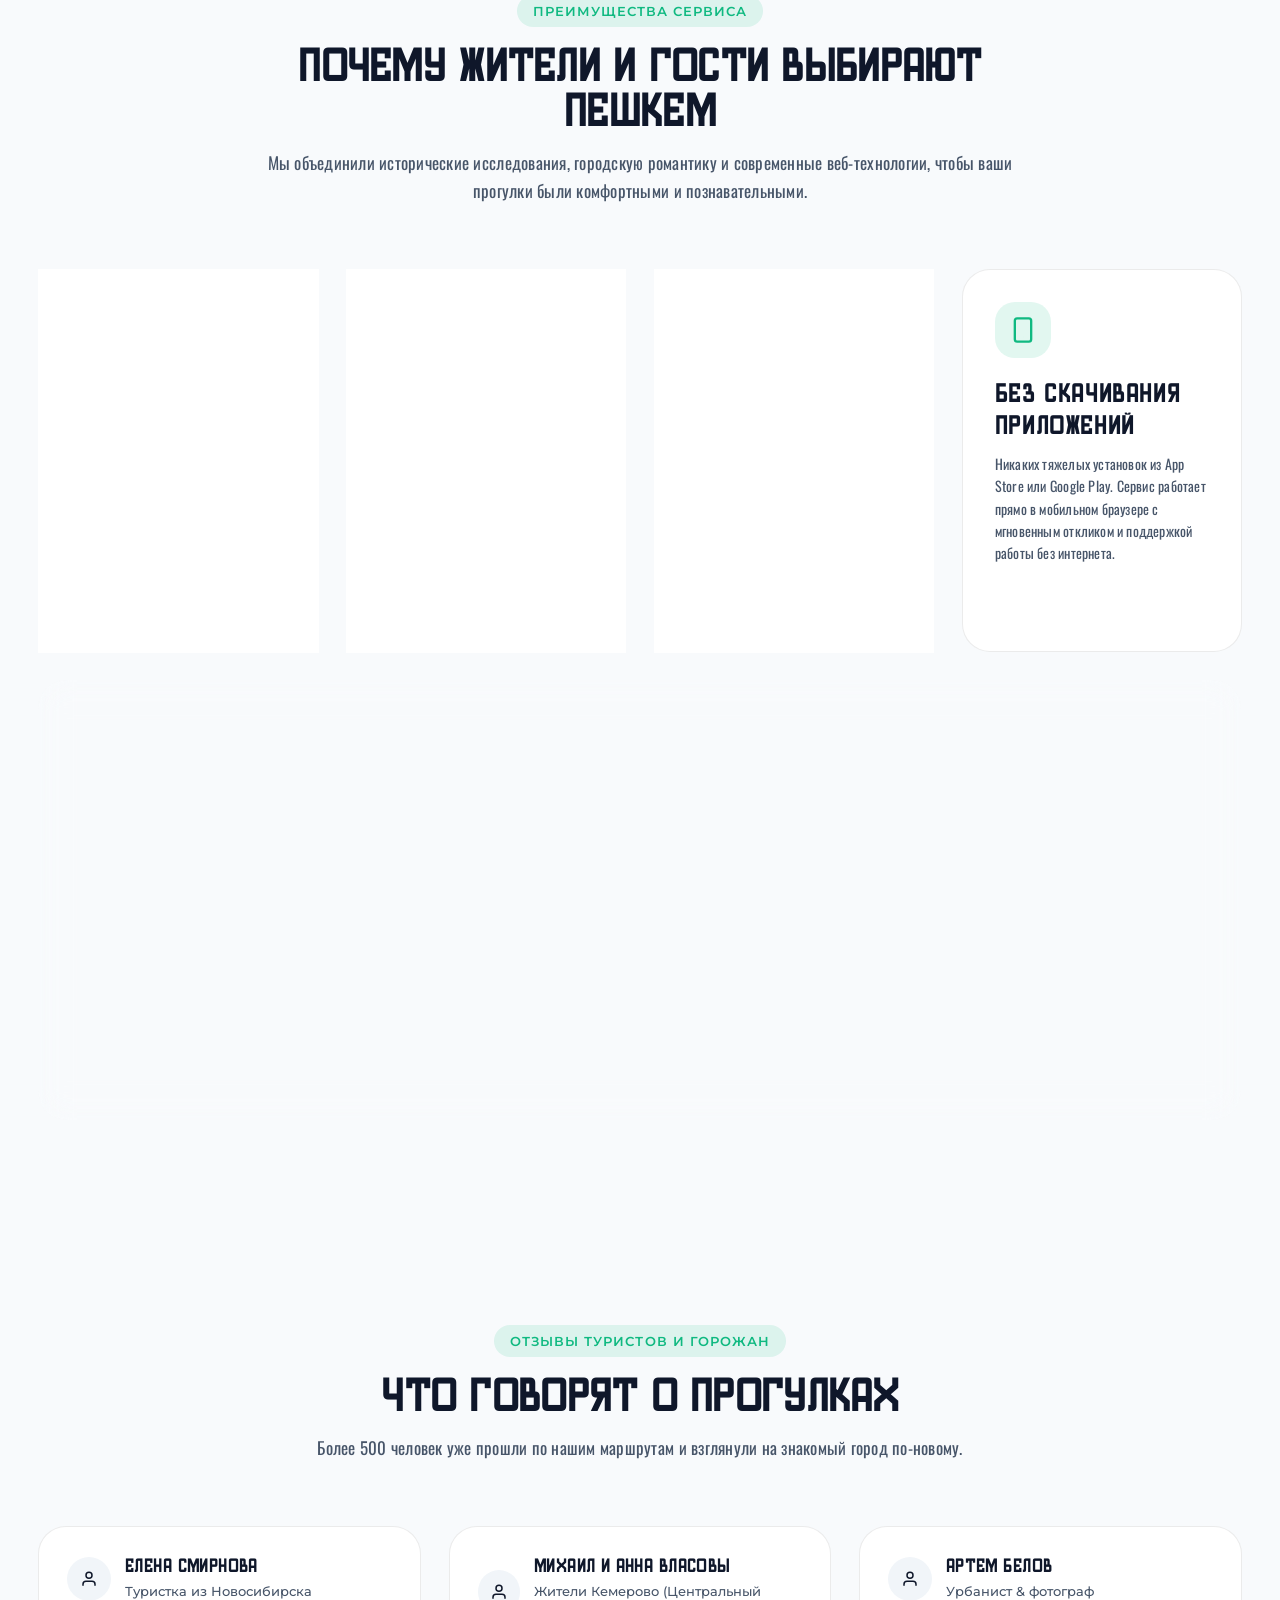
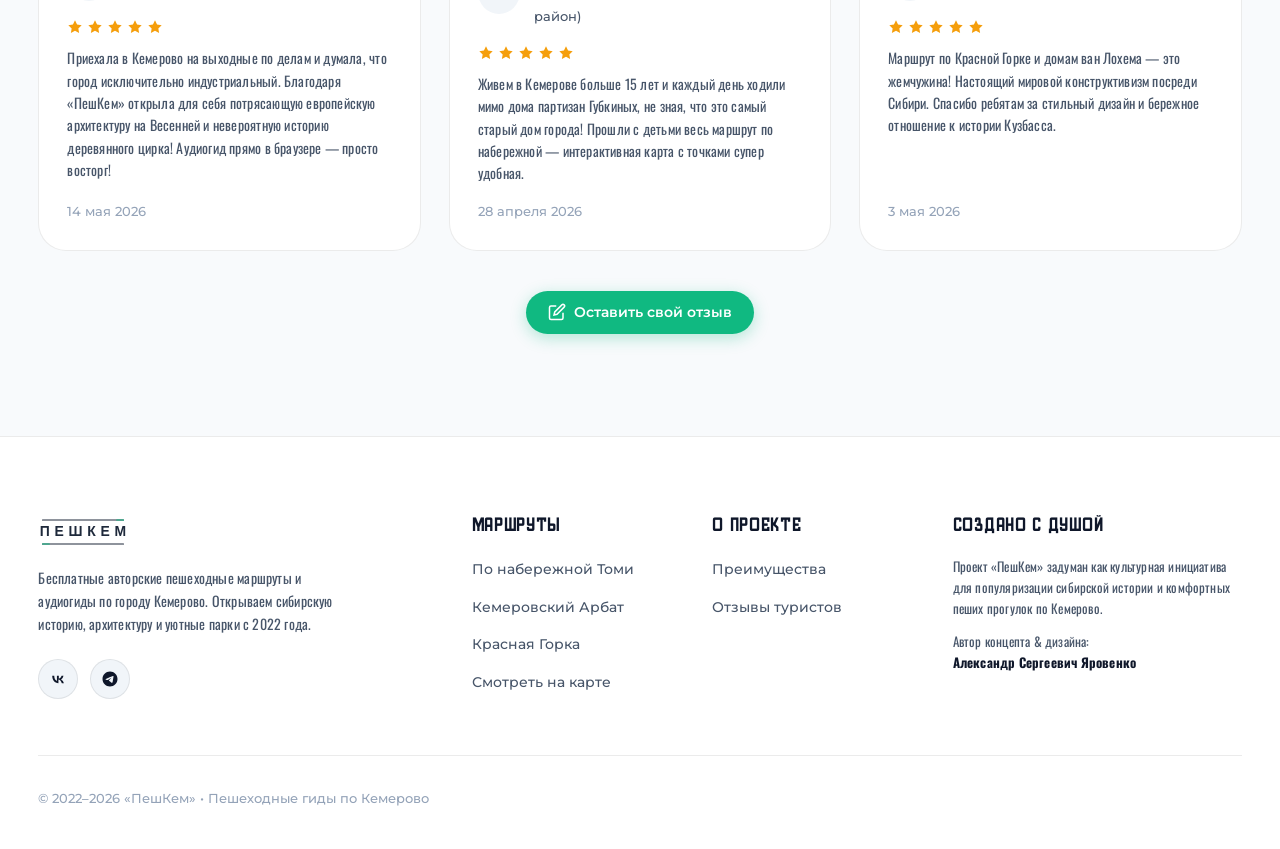
==== commit d7ba089b: "Fix audio guide script syntax error and audio dock initialization" ====
--- a/peshkem/index.html
+++ b/peshkem/index.html
@@ -420,8 +420,6 @@
         </div>
       </div>
     </section>
-
-    <!-- 6. FAQ Accordion (Compliant with Modern Web Guidance) -->
 
     <!-- 8. Reviews & Community Section -->
     <section class="section" id="reviews-section" aria-labelledby="reviews-heading">
